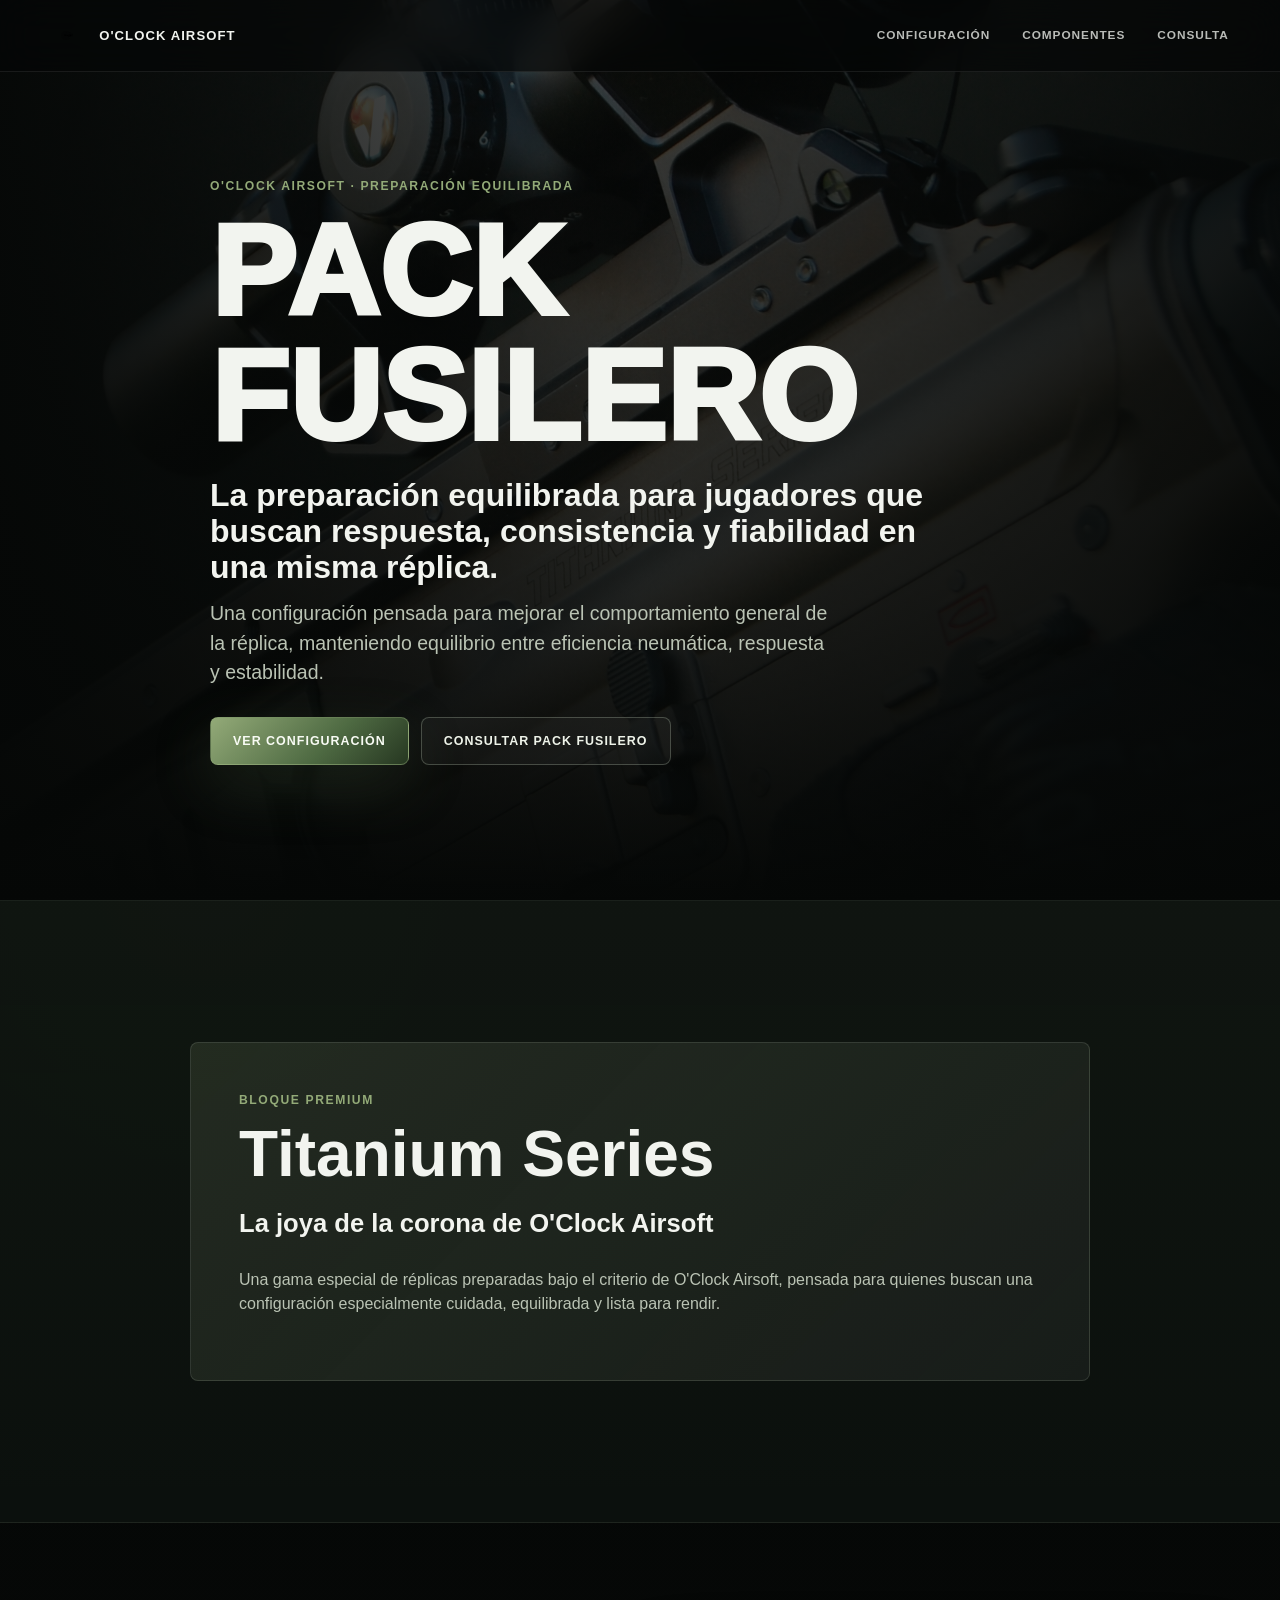
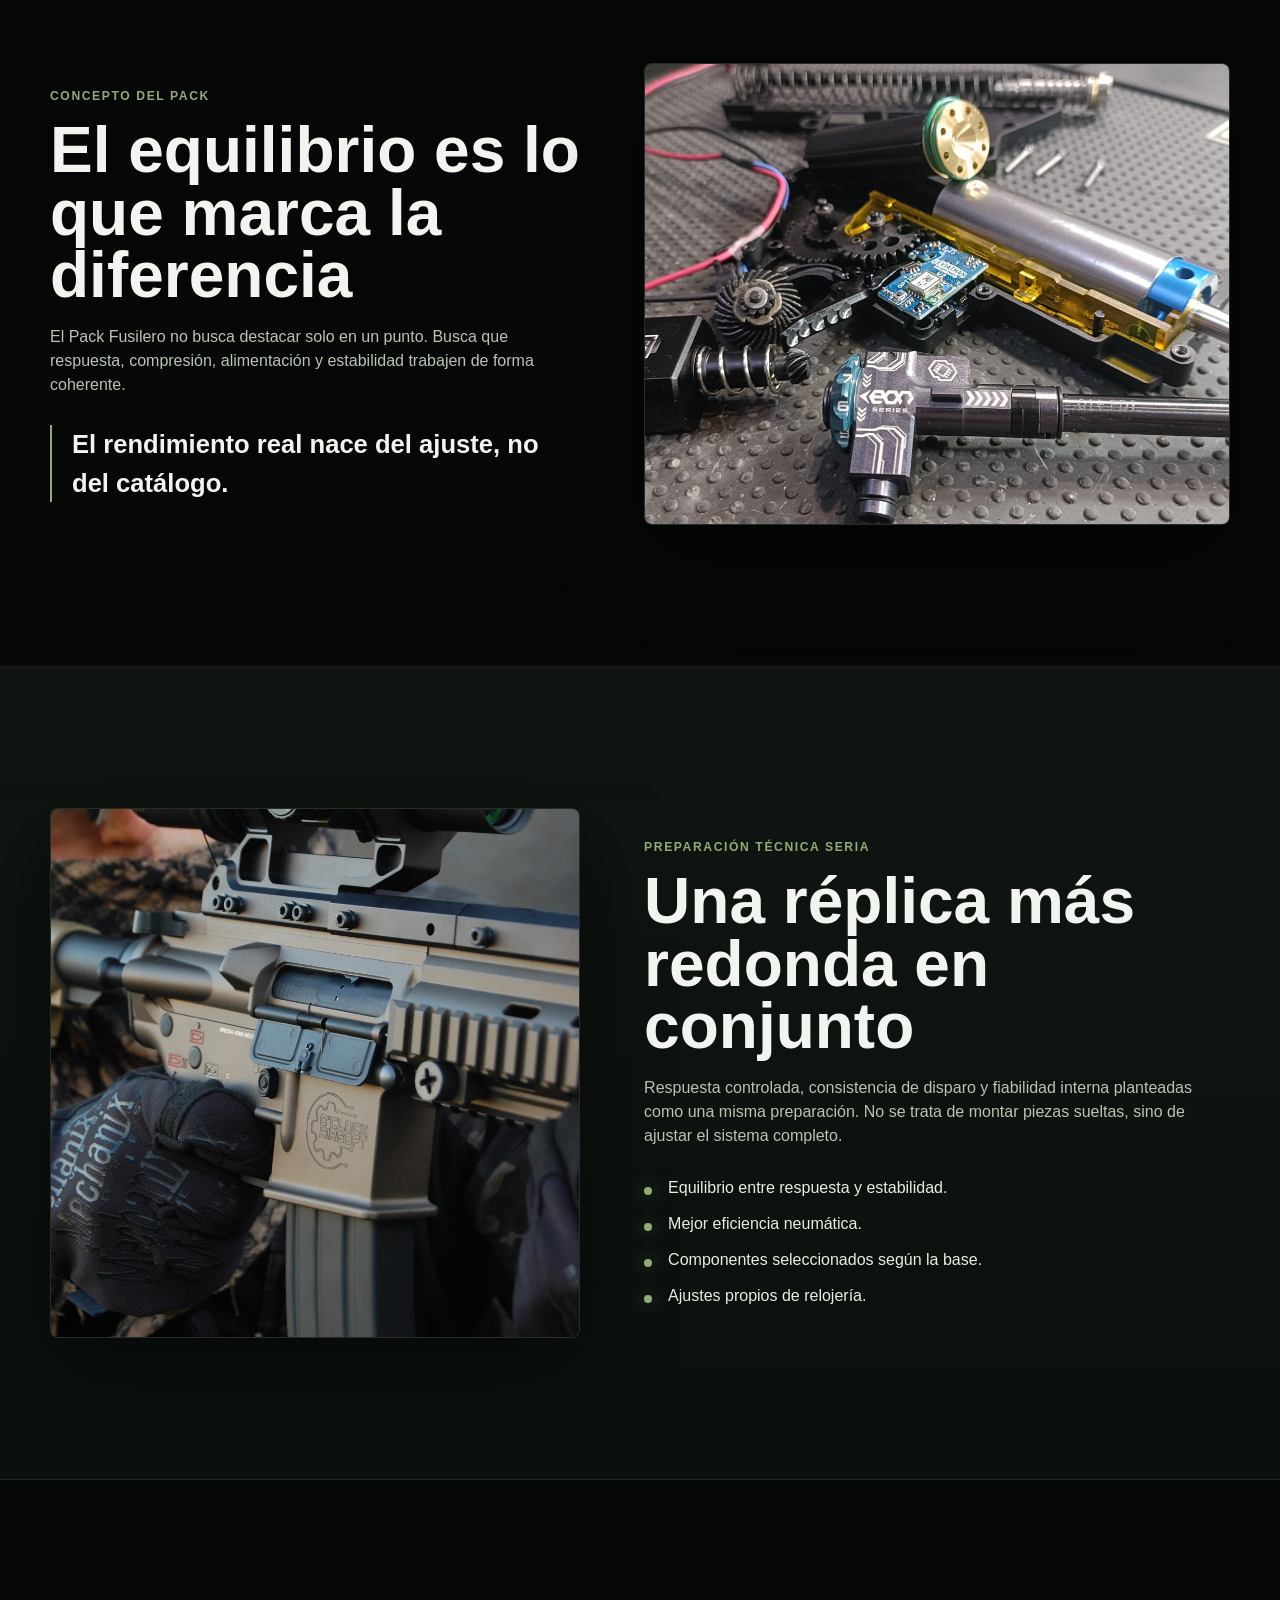
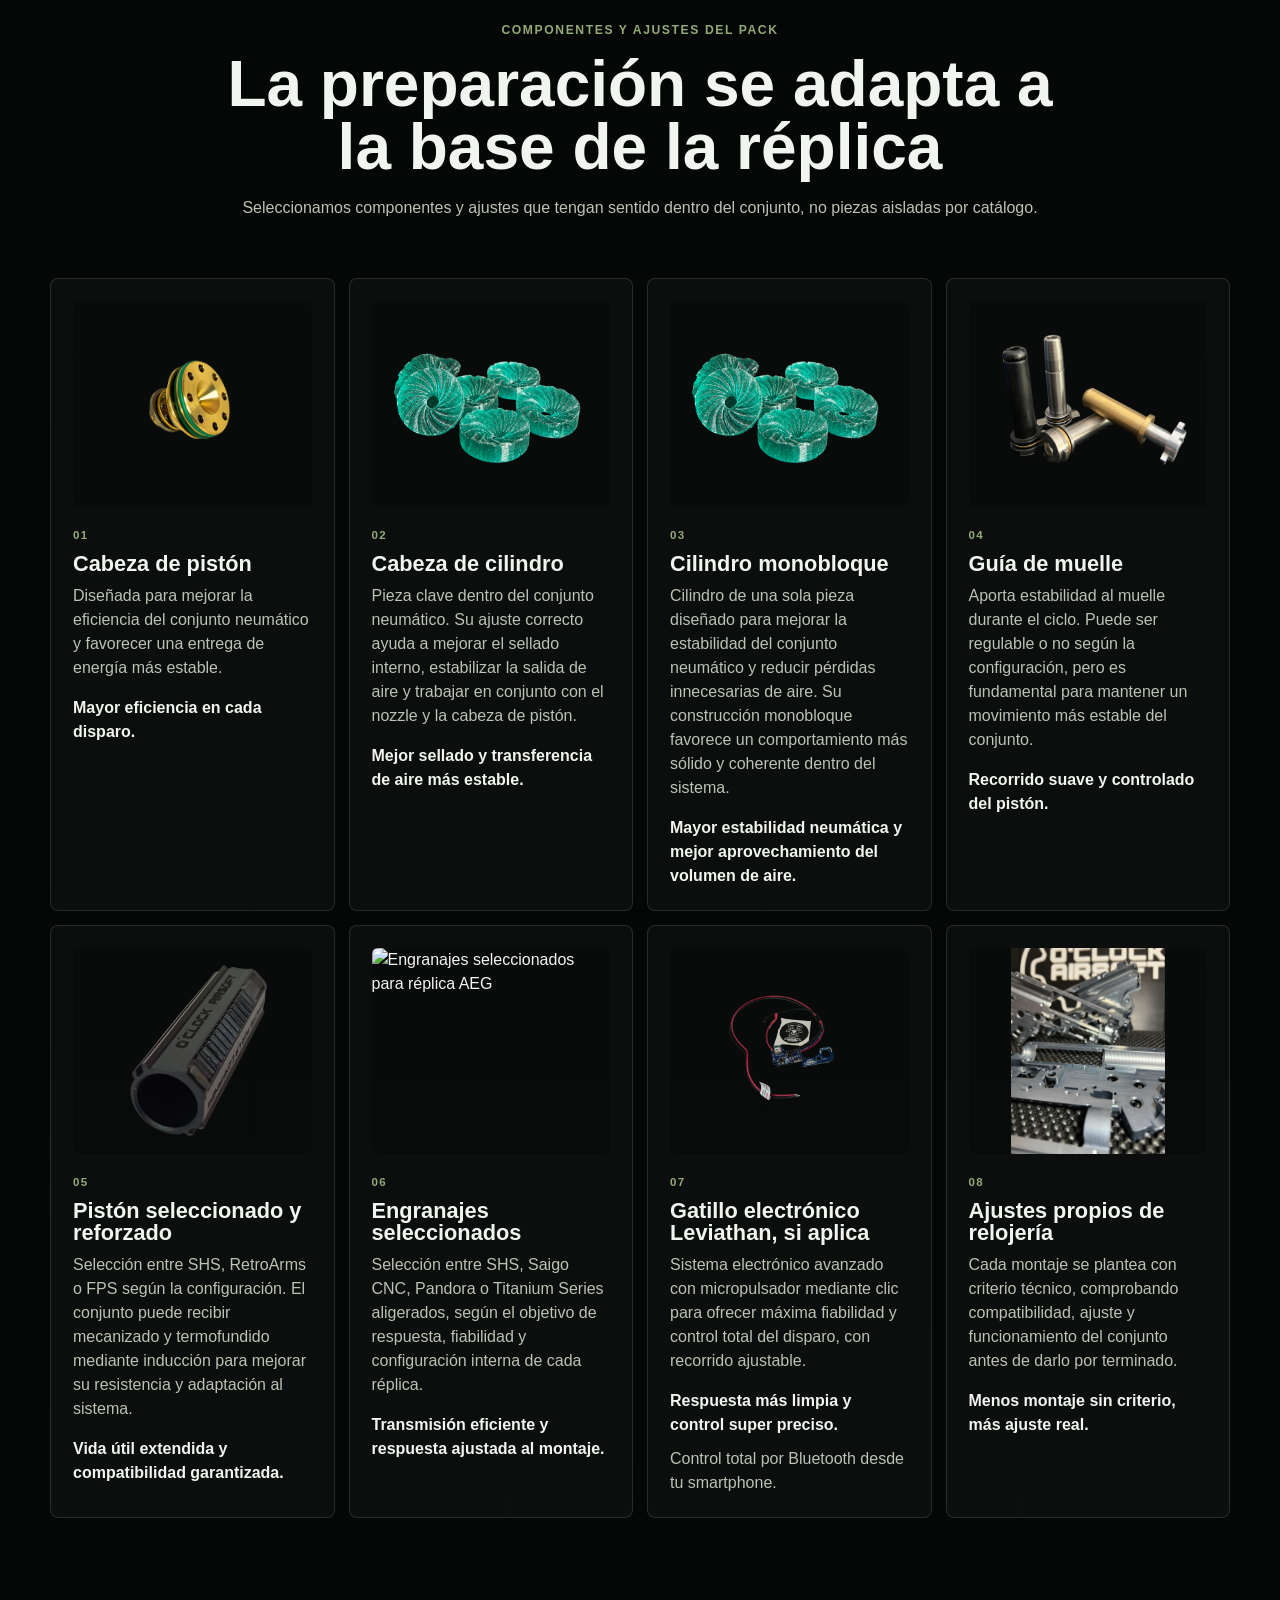
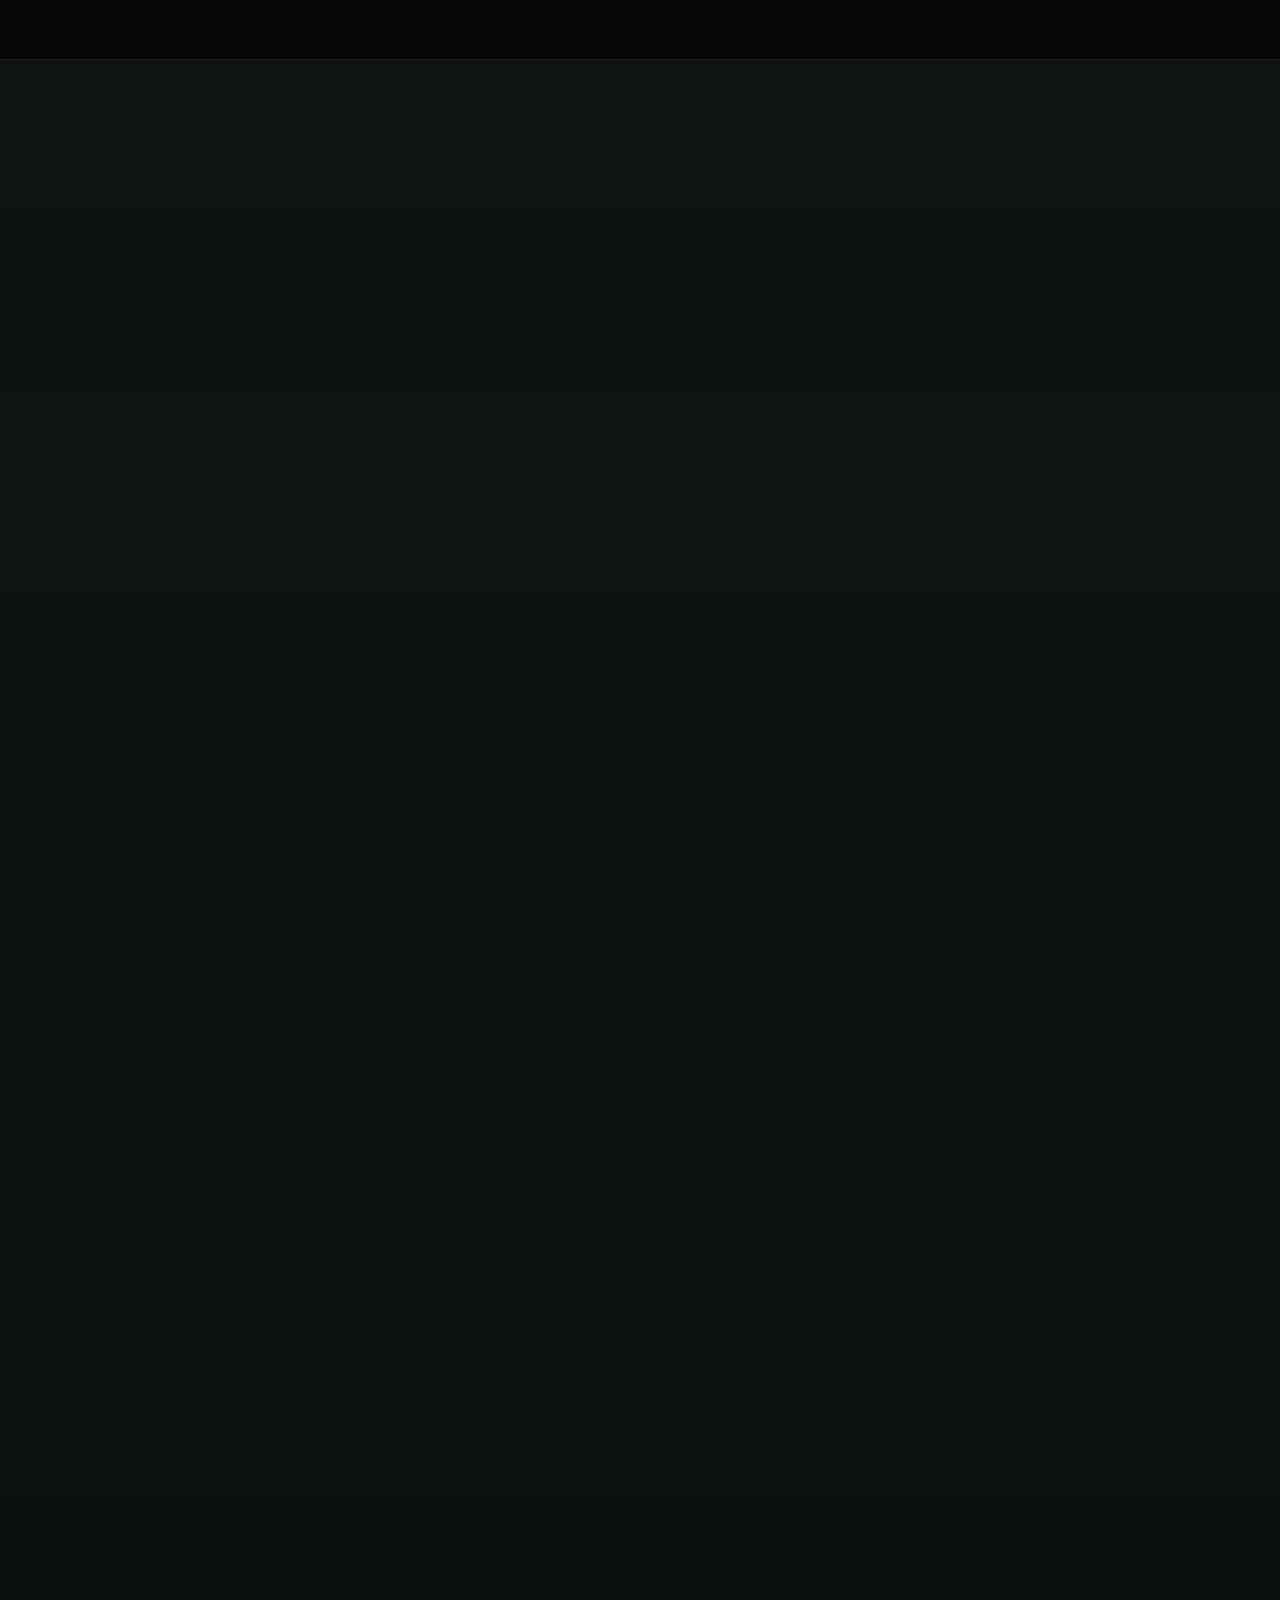
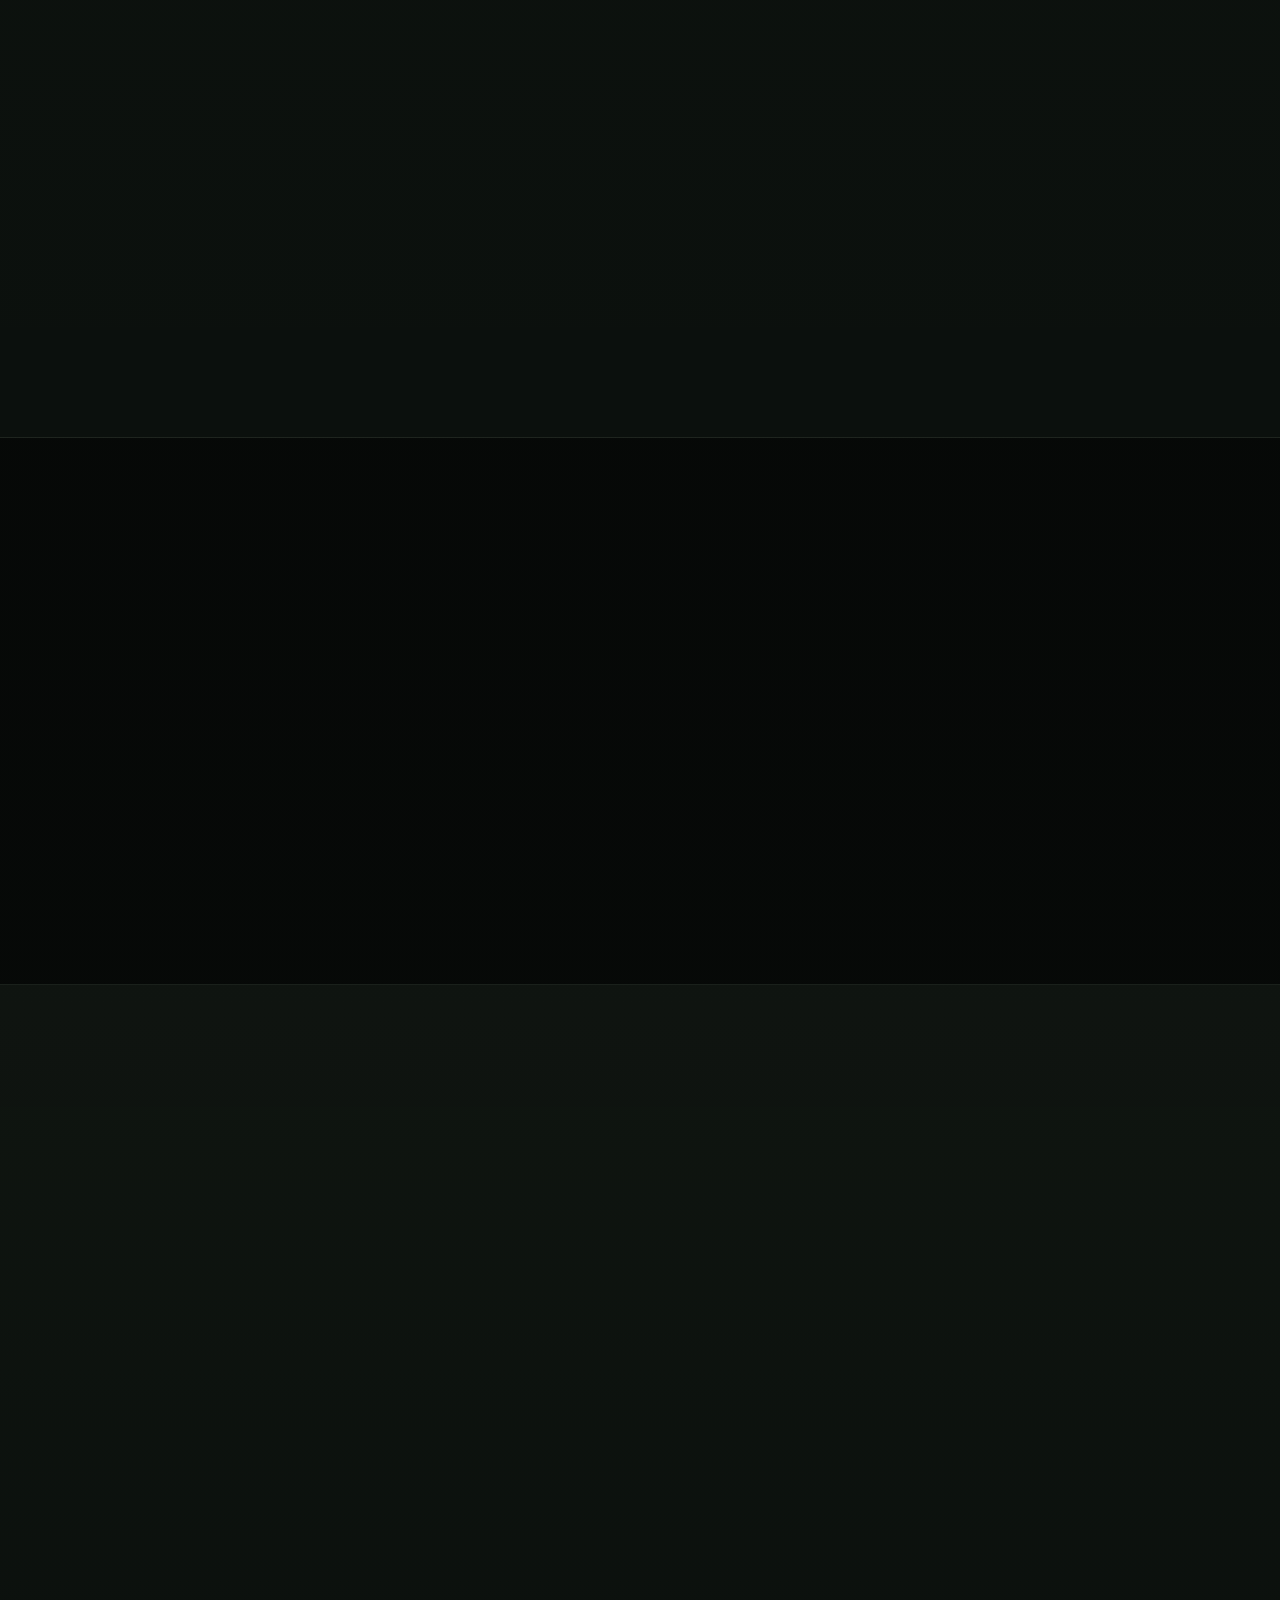
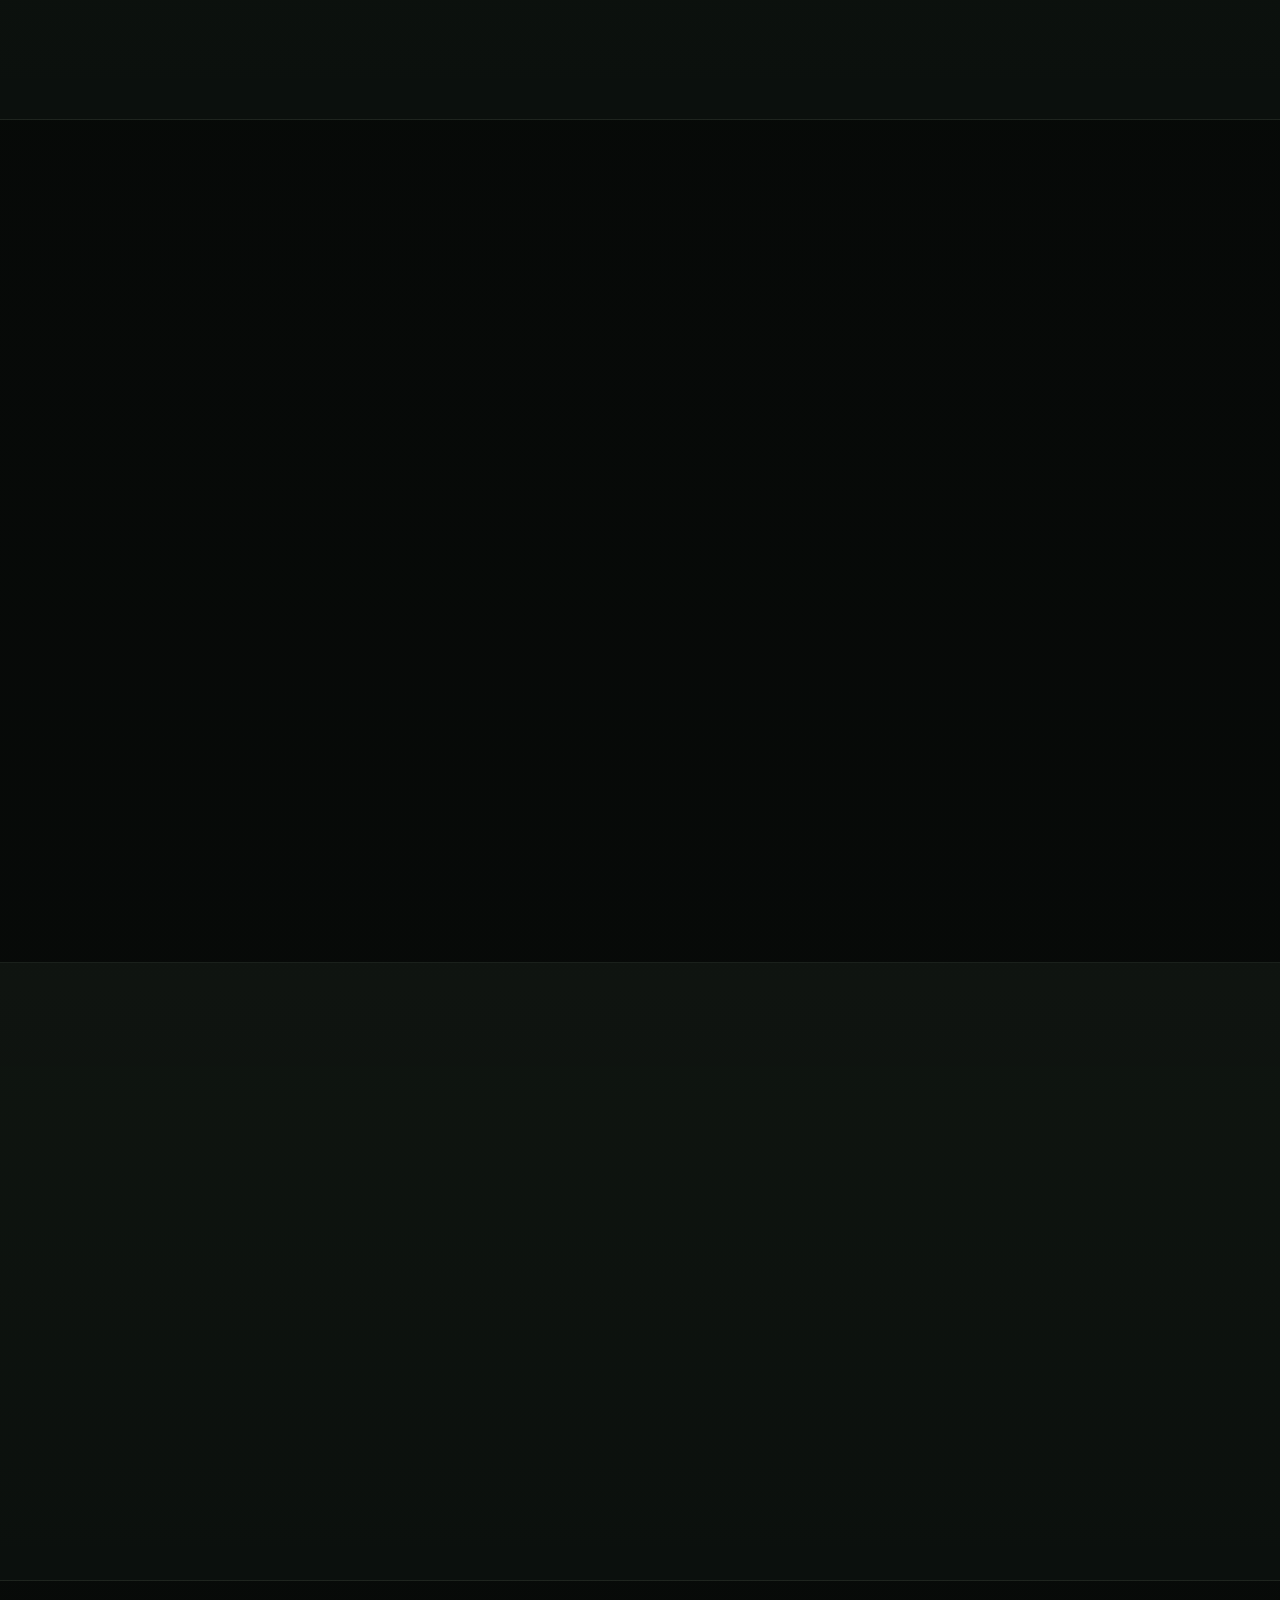
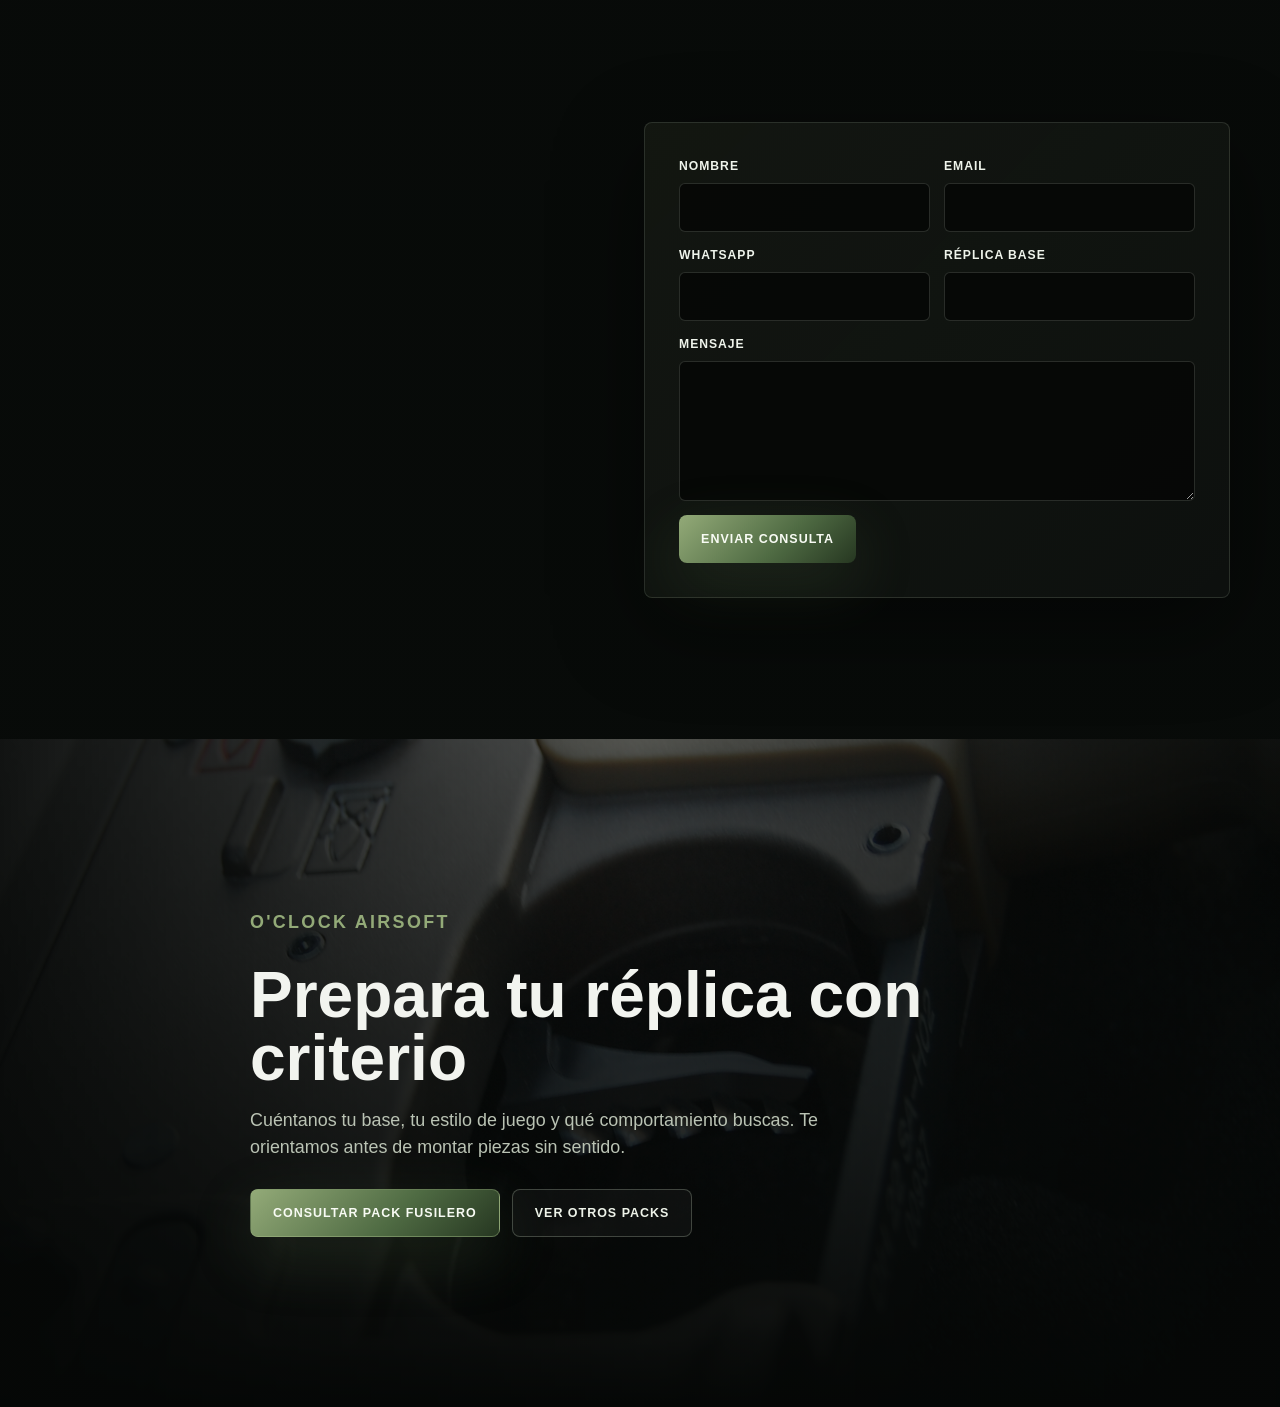
==== index.html @ 848386f7 "Add files via upload" ====
﻿<!DOCTYPE html>
<html lang="es">
<head>
  <meta charset="UTF-8">
  <meta name="viewport" content="width=device-width, initial-scale=1.0">
  <meta name="description" content="Landing del Pack Fusilero de O'Clock Airsoft: equilibrio, consistencia, respuesta controlada y preparación técnica seria.">
  <title>O'Clock Airsoft | Pack Fusilero</title>
  <link rel="stylesheet" href="style.css">
</head>
<body>
  <header class="site-header" aria-label="Navegación principal">
    <a class="site-header__brand" href="#inicio" aria-label="O'Clock Airsoft">
      <img src="images/oclock-logo.png" alt="Logotipo de O'Clock Airsoft">
      <span>O'Clock Airsoft</span>
    </a>
    <nav class="site-header__nav" aria-label="Secciones">
      <a href="#configuracion">Configuración</a>
      <a href="#componentes">Componentes</a>
      <a href="#consulta">Consulta</a>
    </nav>
  </header>

  <main id="inicio">
    <!-- HERO PRINCIPAL -->
    <section class="hero" aria-labelledby="hero-title">
      <div class="hero__bg" aria-hidden="true">
        <img src="images/pack-overview.JPG" alt="">
      </div>
      <div class="hero__content page-shell">
        <div class="hero__copy">
          <p class="eyebrow reveal">O'Clock Airsoft · Preparación equilibrada</p>
          <h1 id="hero-title" class="hero__title reveal">Pack Fusilero</h1>
          <p class="hero__subtitle reveal">La preparación equilibrada para jugadores que buscan respuesta, consistencia y fiabilidad en una misma réplica.</p>
          <p class="hero__text reveal">
            Una configuración pensada para mejorar el comportamiento general de la réplica, manteniendo equilibrio entre eficiencia neumática, respuesta y estabilidad.
          </p>
          <div class="hero__actions reveal">
            <a class="button button--primary" href="#configuracion">Ver configuración</a>
            <a class="button button--secondary" href="#consulta">Consultar Pack Fusilero</a>
          </div>
        </div>
      </div>
    </section>
    <!-- FIN HERO PRINCIPAL -->

    <!-- TITANIUM SERIES -->
    <section class="titanium section-pad section-raised" aria-labelledby="titanium-title">
      <div class="titanium__inner page-shell reveal">
        <p class="section-kicker">Bloque premium</p>
        <h2 id="titanium-title">Titanium Series</h2>
        <p class="titanium__lead">La joya de la corona de O'Clock Airsoft</p>
        <p>
          Una gama especial de réplicas preparadas bajo el criterio de O'Clock Airsoft, pensada para quienes buscan una configuración especialmente cuidada, equilibrada y lista para rendir.
        </p>
      </div>
    </section>
    <!-- FIN TITANIUM SERIES -->

    <!-- CONCEPTO DEL PACK -->
    <section class="concept section-pad" aria-labelledby="concept-title">
      <div class="concept__inner page-shell">
        <div class="concept__copy reveal">
          <p class="section-kicker">Concepto del pack</p>
          <h2 id="concept-title">El equilibrio es lo que marca la diferencia</h2>
          <p>
            El Pack Fusilero no busca destacar solo en un punto. Busca que respuesta, compresión, alimentación y estabilidad trabajen de forma coherente.
          </p>
          <blockquote>El rendimiento real nace del ajuste, no del catálogo.</blockquote>
        </div>
        <div class="concept__media image-panel reveal">
          <img src="images/concept-system.jpg" alt="Sistema técnico de componentes trabajando en equilibrio">
        </div>
      </div>
    </section>
    <!-- FIN CONCEPTO DEL PACK -->

    <!-- CONFIGURACIÓN PRINCIPAL -->
    <section id="configuracion" class="overview section-pad section-raised" aria-labelledby="overview-title">
      <div class="overview__inner page-shell">
        <div class="overview__media image-panel reveal">
          <img src="images/performance-detail.JPG" alt="Detalle técnico del Pack Fusilero">
        </div>
        <div class="overview__copy reveal">
          <p class="section-kicker">Preparación técnica seria</p>
          <h2 id="overview-title">Una réplica más redonda en conjunto</h2>
          <p>
            Respuesta controlada, consistencia de disparo y fiabilidad interna planteadas como una misma preparación. No se trata de montar piezas sueltas, sino de ajustar el sistema completo.
          </p>
          <ul class="feature-list">
            <li>Equilibrio entre respuesta y estabilidad.</li>
            <li>Mejor eficiencia neumática.</li>
            <li>Componentes seleccionados según la base.</li>
            <li>Ajustes propios de relojería.</li>
          </ul>
        </div>
      </div>
    </section>
    <!-- FIN CONFIGURACIÓN PRINCIPAL -->

    <!-- COMPONENTES Y AJUSTES -->
    <section id="componentes" class="components section-pad" aria-labelledby="components-title">
      <div class="page-shell">
        <div class="section-heading reveal">
          <p class="section-kicker">Componentes y ajustes del pack</p>
          <h2 id="components-title">La preparación se adapta a la base de la réplica</h2>
          <p>Seleccionamos componentes y ajustes que tengan sentido dentro del conjunto, no piezas aisladas por catálogo.</p>
        </div>
        <div class="component-grid">
          <article class="component-card reveal">
            <img src="images/component-piston-head.png" alt="Cabeza de pistón para Pack Fusilero">
            <span>01</span>
            <h3>Cabeza de pistón</h3>
            <p>Diseñada para mejorar la eficiencia del conjunto neumático y favorecer una entrega de energía más estable.</p>
            <strong>Mayor eficiencia en cada disparo.</strong>
          </article>
          <article class="component-card reveal">
            <img src="images/component-cylinder-head.png" alt="Cabeza de cilindro para Pack Fusilero">
            <span>02</span>
            <h3>Cabeza de cilindro</h3>
            <p>Pieza clave dentro del conjunto neumático. Su ajuste correcto ayuda a mejorar el sellado interno, estabilizar la salida de aire y trabajar en conjunto con el nozzle y la cabeza de pistón.</p>
            <strong>Mejor sellado y transferencia de aire más estable.</strong>
          </article>
          <article class="component-card reveal">
            <img src="images/component-cylinder-head.png" alt="Cilindro monobloque para Pack Fusilero">
            <span>03</span>
            <h3>Cilindro monobloque</h3>
            <p>Cilindro de una sola pieza diseñado para mejorar la estabilidad del conjunto neumático y reducir pérdidas innecesarias de aire. Su construcción monobloque favorece un comportamiento más sólido y coherente dentro del sistema.</p>
            <strong>Mayor estabilidad neumática y mejor aprovechamiento del volumen de aire.</strong>
          </article>
          <article class="component-card reveal">
            <img src="images/component-spring-guide.png" alt="Guía de muelle para Pack Fusilero">
            <span>04</span>
            <h3>Guía de muelle</h3>
            <p>Aporta estabilidad al muelle durante el ciclo. Puede ser regulable o no según la configuración, pero es fundamental para mantener un movimiento más estable del conjunto.</p>
            <strong>Recorrido suave y controlado del pistón.</strong>
          </article>
          <article class="component-card reveal">
            <img src="images/component-piston.png" alt="Pistón seleccionado y reforzado para Pack Fusilero">
            <span>05</span>
            <h3>Pistón seleccionado y reforzado</h3>
            <p>Selección entre SHS, RetroArms o FPS según la configuración. El conjunto puede recibir mecanizado y termofundido mediante inducción para mejorar su resistencia y adaptación al sistema.</p>
            <strong>Vida útil extendida y compatibilidad garantizada.</strong>
          </article>
          <article class="component-card reveal">
            <img src="images/engranajes-seleccionados.png" alt="Engranajes seleccionados para réplica AEG">
            <span>06</span>
            <h3>Engranajes seleccionados</h3>
            <p>Selección entre SHS, Saigo CNC, Pandora o Titanium Series aligerados, según el objetivo de respuesta, fiabilidad y configuración interna de cada réplica.</p>
            <strong>Transmisión eficiente y respuesta ajustada al montaje.</strong>
          </article>
          <article class="component-card reveal">
            <img src="images/component-extra.png" alt="Gatillo electrónico Leviathan para Pack Fusilero">
            <span>07</span>
            <h3>Gatillo electrónico Leviathan, si aplica</h3>
            <p>Sistema electrónico avanzado con micropulsador mediante clic para ofrecer máxima fiabilidad y control total del disparo, con recorrido ajustable.</p>
            <strong>Respuesta más limpia y control super preciso.</strong>
            <em>Control total por Bluetooth desde tu smartphone.</em>
          </article>
          <article class="component-card reveal">
            <img src="images/Gearbox.jpeg" alt="Ajustes propios de relojería en gearbox">
            <span>08</span>
            <h3>Ajustes propios de relojería</h3>
            <p>Cada montaje se plantea con criterio técnico, comprobando compatibilidad, ajuste y funcionamiento del conjunto antes de darlo por terminado.</p>
            <strong>Menos montaje sin criterio, más ajuste real.</strong>
          </article>
        </div>
      </div>
    </section>
    <!-- FIN COMPONENTES Y AJUSTES -->

    <!-- LO QUE EL USUARIO NOTA -->
    <section class="benefits section-pad section-raised" aria-labelledby="benefits-title">
      <div class="page-shell">
        <div class="section-heading reveal">
          <p class="section-kicker">Beneficios técnicos</p>
          <h2 id="benefits-title">Lo que el usuario nota</h2>
        </div>
        <div class="benefit-grid">
          <article class="benefit-card reveal"><span>01</span><h3>Respuesta más directa</h3><p>Una configuración correctamente equilibrada reduce pérdidas innecesarias y permite que la réplica transmita una sensación de disparo más inmediata y controlada.</p><strong>Respuesta instantánea.</strong></article>
          <article class="benefit-card reveal"><span>02</span><h3>Mayor consistencia</h3><p>La mejora del conjunto neumático y mecánico ayuda a reducir variaciones entre disparos, favoreciendo una trayectoria más repetible.</p><strong>Agrupación a largas distancias.</strong></article>
          <article class="benefit-card reveal"><span>03</span><h3>Mejor eficiencia neumática</h3><p>Un sellado correcto permite aprovechar mejor el aire disponible, reducir pérdidas de energía y estabilizar el comportamiento del sistema.</p><strong>Más rendimiento con menos pérdida.</strong></article>
          <article class="benefit-card reveal"><span>04</span><h3>Ajustes propios de relojería</h3><p>La preparación no se basa en montar piezas sin criterio, sino en revisar compatibilidad, funcionamiento y ajuste real.</p><strong>Ajuste técnico real.</strong></article>
        </div>
        <div class="benefits__image image-panel reveal">
          <img src="images/performance-detail.JPG" alt="Detalle técnico del Pack Fusilero orientado a consistencia y respuesta controlada">
        </div>
      </div>
    </section>
    <!-- FIN LO QUE EL USUARIO NOTA -->

    <!-- CRITERIO TÉCNICO -->
    <section class="criteria section-pad" aria-labelledby="criteria-title">
      <div class="criteria__inner page-shell">
        <div class="criteria__copy reveal">
          <p class="section-kicker">Criterio técnico</p>
          <h2 id="criteria-title">Ajustes propios de relojería</h2>
          <p>
            Cada réplica tiene tolerancias, desgaste y comportamiento propio. Por eso una preparación seria necesita revisar compresión, transmisión, alimentación y electrónica como partes de un mismo sistema.
          </p>
        </div>
        <div class="criteria__grid reveal">
          <span>Compresión</span>
          <span>Transmisión</span>
          <span>Alimentación</span>
          <span>Electrónica</span>
          <span>Compatibilidad</span>
          <span>Prueba final</span>
        </div>
      </div>
    </section>
    <!-- FIN CRITERIO TÉCNICO -->

    <!-- PROCESO DE TRABAJO -->
    <section class="process section-pad section-raised" aria-labelledby="process-title">
      <div class="page-shell">
        <div class="section-heading reveal">
          <p class="section-kicker">Proceso de trabajo</p>
          <h2 id="process-title">Cómo trabajamos una preparación</h2>
        </div>
        <div class="process-grid">
          <article class="process-step reveal"><span>01</span><h3>Analizamos la réplica</h3><p>Revisamos base, compatibilidad y estado interno.</p></article>
          <article class="process-step reveal"><span>02</span><h3>Definimos el uso</h3><p>No se prepara igual una réplica de asalto, fusilero, tirador o DMR.</p></article>
          <article class="process-step reveal"><span>03</span><h3>Seleccionamos componentes</h3><p>Elegimos piezas que tengan sentido dentro del conjunto.</p></article>
          <article class="process-step reveal"><span>04</span><h3>Ajustamos el sistema</h3><p>Compresión, transmisión, electrónica y alimentación deben trabajar juntas.</p></article>
          <article class="process-step reveal"><span>05</span><h3>Probamos funcionamiento</h3><p>La configuración se comprueba antes de darla por cerrada.</p></article>
        </div>
      </div>
    </section>
    <!-- FIN PROCESO DE TRABAJO -->

    <!-- FICHA PRÁCTICA -->
    <section class="specs section-pad" aria-labelledby="specs-title">
      <div class="page-shell">
        <div class="section-heading reveal">
          <p class="section-kicker">Ficha práctica</p>
          <h2 id="specs-title">Información práctica para decidir</h2>
        </div>
        <div class="spec-grid">
          <article class="spec-card reveal"><h3>Para quién es</h3><p>Jugadores que buscan una réplica versátil, equilibrada y fiable para uso general.</p></article>
          <article class="spec-card reveal"><h3>Qué se revisa</h3><p>Compresión, alimentación, transmisión, compatibilidad interna y comportamiento general.</p></article>
          <article class="spec-card reveal"><h3>Qué puede incluir</h3><p>Componentes seleccionados según la base de la réplica y el objetivo de rendimiento.</p></article>
          <article class="spec-card reveal"><h3>Instalación</h3><p>Recomendable instalación técnica para asegurar ajuste, compatibilidad y funcionamiento correcto.</p></article>
          <article class="spec-card reveal"><h3>Compatibilidad</h3><p>Depende de la plataforma, gearbox, tolerancias internas y estado previo de la réplica.</p></article>
          <article class="spec-card reveal"><h3>Antes de comprar</h3><p>Consulta compatibilidad para evitar montar piezas que no trabajen bien juntas.</p></article>
        </div>
      </div>
    </section>
    <!-- FIN FICHA PRÁCTICA -->

    <!-- OTRAS CONFIGURACIONES -->
    <section id="otros-packs" class="other-packs section-pad section-raised" aria-labelledby="other-title">
      <div class="page-shell">
        <div class="section-heading reveal">
          <p class="section-kicker">Otras configuraciones disponibles</p>
          <h2 id="other-title">Elige el enfoque según tu forma de jugar</h2>
        </div>
        <div class="other-packs__grid">
          <a class="pack-link reveal" href="#"><span>Pack Asalto</span><strong>Respuesta inmediata, ciclo limpio y control en juego dinámico.</strong></a>
          <a class="pack-link reveal" href="#"><span>Pack Tirador</span><strong>Precisión, agrupación y disparo limpio para usuarios que buscan control.</strong></a>
          <a class="pack-link reveal" href="#"><span>Pack DMR</span><strong>Consistencia con bola pesada, estabilidad y largo alcance.</strong></a>
        </div>
      </div>
    </section>
    <!-- FIN OTRAS CONFIGURACIONES -->

    <!-- FORMULARIO DE CONSULTA -->
    <section id="consulta" class="consult section-pad" aria-labelledby="consult-title">
      <div class="consult__inner page-shell">
        <div class="consult__copy reveal">
          <p class="section-kicker">Consulta técnica</p>
          <h2 id="consult-title">Cuéntanos qué réplica quieres preparar</h2>
          <p>
            Déjanos tu base, estilo de juego y comportamiento buscado. Revisaremos compatibilidad antes de recomendar una configuración.
          </p>
        </div>
        <form class="consult-form reveal" action="https://formspree.io/f/xnjrakep" method="POST">
          <input type="hidden" name="_subject" value="Nueva consulta Pack Fusilero - O’Clock Airsoft">
          <input type="hidden" name="_next" value="gracias.html">
          <input type="hidden" name="pack" value="Pack Fusilero">
          <label>Nombre<input type="text" name="nombre" autocomplete="name" required></label>
          <label>Email<input type="email" name="email" autocomplete="email" required></label>
          <label>WhatsApp<input type="tel" name="whatsapp" autocomplete="tel"></label>
          <label>Réplica base<input type="text" name="replica"></label>
          <label class="consult-form__wide">Mensaje<textarea name="mensaje" rows="5" required></textarea></label>
          <button class="button button--primary" type="submit">Enviar consulta</button>
        </form>
      </div>
    </section>
    <!-- FIN FORMULARIO DE CONSULTA -->

    <!-- CTA FINAL -->
    <section class="final-cta" aria-labelledby="final-title">
      <div class="final-cta__bg" aria-hidden="true">
        <img src="images/final-cta-bg.JPG" alt="">
      </div>
      <div class="final-cta__content page-shell reveal">
        <p class="section-kicker">O'Clock Airsoft</p>
        <h2 id="final-title">Prepara tu réplica con criterio</h2>
        <p>
          Cuéntanos tu base, tu estilo de juego y qué comportamiento buscas. Te orientamos antes de montar piezas sin sentido.
        </p>
        <div class="final-cta__actions">
          <a class="button button--primary" href="#consulta">Consultar Pack Fusilero</a>
          <a class="button button--secondary" href="#otros-packs">Ver otros packs</a>
        </div>
      </div>
    </section>
    <!-- FIN CTA FINAL -->
  </main>

  <script src="script.js"></script>
</body>
</html>
---- style.css ----
:root {
  --bg: #050706;
  --bg-elevated: #0a0f0c;
  --panel: #101711;
  --panel-soft: #162017;
  --text: #f2f4ef;
  --muted: #bac3b4;
  --soft: #7f8a7b;
  --line: rgba(222, 236, 214, 0.13);
  --line-strong: rgba(222, 236, 214, 0.24);
  --accent: #4f6b43;
  --accent-strong: #93aa78;
  --steel: #758579;
  --shadow: 0 28px 90px rgba(0, 0, 0, 0.48);
  --radius: 8px;
  --container: 1180px;
  --header-height: 72px;
}

* {
  box-sizing: border-box;
}

html {
  scroll-behavior: smooth;
}

body {
  margin: 0;
  color: var(--text);
  font-family: Inter, Arial, sans-serif;
  line-height: 1.5;
  background:
    radial-gradient(circle at 82% 4%, rgba(117, 133, 121, 0.18), transparent 30rem),
    radial-gradient(circle at 16% 8%, rgba(79, 107, 67, 0.2), transparent 28rem),
    linear-gradient(180deg, #060807 0%, var(--bg) 36%, #080b09 100%);
  overflow-x: hidden;
}

body::before {
  position: fixed;
  inset: 0;
  z-index: -1;
  pointer-events: none;
  content: "";
  background-image:
    linear-gradient(rgba(255, 255, 255, 0.025) 1px, transparent 1px),
    linear-gradient(90deg, rgba(255, 255, 255, 0.018) 1px, transparent 1px);
  background-size: 72px 72px;
  mask-image: linear-gradient(to bottom, rgba(0, 0, 0, 0.9), transparent 76%);
}

img {
  display: block;
  max-width: 100%;
  height: auto;
}

a {
  color: inherit;
  text-decoration: none;
}

button,
input,
textarea {
  font: inherit;
}

.page-shell {
  width: min(calc(100% - 40px), var(--container));
  margin-inline: auto;
}

.section-pad {
  padding: clamp(78px, 11vw, 150px) 0;
}

.section-raised {
  background:
    linear-gradient(180deg, rgba(143, 166, 118, 0.045), rgba(255, 255, 255, 0.008)),
    rgba(10, 15, 12, 0.94);
  border-block: 1px solid rgba(222, 236, 214, 0.07);
}

.site-header {
  position: fixed;
  inset: 0 0 auto;
  z-index: 20;
  display: grid;
  grid-template-columns: 1fr auto;
  align-items: center;
  min-height: var(--header-height);
  padding: 0 clamp(18px, 4vw, 52px);
  background: rgba(5, 7, 6, 0.68);
  border-bottom: 1px solid rgba(255, 255, 255, 0.08);
  backdrop-filter: blur(18px);
}

.site-header__brand {
  display: inline-flex;
  align-items: center;
  gap: 12px;
  width: fit-content;
  font-size: 0.82rem;
  font-weight: 850;
  letter-spacing: 0.08em;
  text-transform: uppercase;
}

.site-header__brand img {
  width: 36px;
  height: 36px;
  object-fit: contain;
}

.site-header__nav {
  display: flex;
  gap: clamp(14px, 3vw, 32px);
  color: rgba(242, 244, 239, 0.76);
  font-size: 0.74rem;
  font-weight: 850;
  letter-spacing: 0.08em;
  text-transform: uppercase;
}

.eyebrow,
.section-kicker {
  margin: 0 0 14px;
  color: var(--accent-strong);
  font-size: 0.76rem;
  font-weight: 850;
  letter-spacing: 0.13em;
  text-transform: uppercase;
}

h1,
h2,
h3,
p {
  margin-top: 0;
}

h1,
h2,
h3 {
  color: var(--text);
  line-height: 0.98;
  letter-spacing: 0;
}

h2 {
  margin-bottom: 18px;
  font-size: clamp(2.25rem, 5vw, 5rem);
  font-weight: 890;
}

h3 {
  margin-bottom: 10px;
  font-size: clamp(1.08rem, 1.7vw, 1.45rem);
}

p {
  color: var(--muted);
}

.button {
  display: inline-flex;
  align-items: center;
  justify-content: center;
  min-height: 48px;
  padding: 0 22px;
  border: 1px solid var(--line-strong);
  border-radius: var(--radius);
  font-size: 0.78rem;
  font-weight: 850;
  letter-spacing: 0.08em;
  text-transform: uppercase;
  transition: transform 220ms ease, background 220ms ease, border-color 220ms ease;
}

.button:hover {
  transform: translateY(-2px);
}

.button--primary {
  background: linear-gradient(135deg, var(--accent-strong), var(--accent) 58%, #263721);
  border-color: rgba(147, 170, 120, 0.46);
  color: #f8fbf4;
  box-shadow: 0 20px 60px rgba(79, 107, 67, 0.24);
}

.button--secondary {
  background: rgba(255, 255, 255, 0.035);
  color: #eef3e9;
}

.hero {
  position: relative;
  display: grid;
  min-height: 100svh;
  align-items: center;
  padding: calc(var(--header-height) + 42px) 0 72px;
  overflow: hidden;
}

.hero__bg {
  position: absolute;
  inset: 0;
}

.hero__bg::after {
  position: absolute;
  inset: 0;
  content: "";
  background:
    linear-gradient(90deg, rgba(5, 7, 6, 0.94), rgba(5, 7, 6, 0.58), rgba(5, 7, 6, 0.9)),
    linear-gradient(180deg, rgba(5, 7, 6, 0.08), var(--bg));
}

.hero__bg img {
  width: 100%;
  height: 100%;
  object-fit: cover;
  object-position: center 46%;
  transform: scale(1.02);
}

.hero__content,
.concept__inner,
.overview__inner,
.criteria__inner,
.consult__inner {
  display: grid;
  grid-template-columns: minmax(0, 0.95fr) minmax(0, 1.05fr);
  gap: clamp(28px, 5vw, 72px);
  align-items: center;
}

.hero__content {
  position: relative;
  z-index: 1;
  max-width: 860px;
  grid-template-columns: minmax(0, 1fr);
}

.hero__title {
  margin: 0 0 18px;
  max-width: 9ch;
  font-size: clamp(4rem, 10vw, 8.8rem);
  font-weight: 940;
  text-transform: uppercase;
}

.hero__subtitle {
  max-width: 720px;
  margin-bottom: 14px;
  color: var(--text);
  font-size: clamp(1.35rem, 2.5vw, 2.25rem);
  font-weight: 780;
  line-height: 1.12;
}

.hero__text {
  max-width: 620px;
  margin-bottom: 30px;
  font-size: clamp(1.02rem, 1.55vw, 1.22rem);
}

.hero__actions,
.final-cta__actions {
  display: flex;
  flex-wrap: wrap;
  gap: 12px;
}

.image-panel {
  overflow: hidden;
  border: 1px solid var(--line);
  border-radius: var(--radius);
  background: #0b0f0c;
  box-shadow: var(--shadow);
}

.image-panel img {
  width: 100%;
  min-height: 460px;
  object-fit: cover;
}

.titanium__inner,
.control-panel {
  max-width: 900px;
  padding: clamp(26px, 4vw, 48px);
  border: 1px solid var(--line);
  border-radius: var(--radius);
  background:
    linear-gradient(135deg, rgba(147, 170, 120, 0.12), rgba(255, 255, 255, 0.025)),
    rgba(255, 255, 255, 0.025);
}

.titanium__lead {
  color: var(--text);
  font-size: clamp(1.2rem, 2vw, 1.65rem);
  font-weight: 780;
}

.concept blockquote {
  margin: 28px 0 0;
  padding-left: 20px;
  border-left: 2px solid var(--accent-strong);
  color: var(--text);
  font-size: clamp(1.2rem, 2vw, 1.65rem);
  font-weight: 720;
}

.feature-list {
  display: grid;
  gap: 12px;
  margin: 28px 0 0;
  padding: 0;
  list-style: none;
}

.feature-list li {
  position: relative;
  padding-left: 24px;
  color: #e7eee1;
}

.feature-list li::before {
  position: absolute;
  left: 0;
  top: 0.68em;
  width: 8px;
  height: 8px;
  content: "";
  border-radius: 50%;
  background: var(--accent-strong);
  box-shadow: 0 0 20px rgba(147, 170, 120, 0.55);
}

.section-heading {
  max-width: 840px;
  margin: 0 auto clamp(34px, 5vw, 58px);
  text-align: center;
}

.component-grid {
  display: grid;
  grid-template-columns: repeat(4, 1fr);
  gap: 14px;
}

.component-card,
.benefit-card,
.process-step,
.spec-card,
.pack-link {
  min-height: 100%;
  padding: 22px;
  border: 1px solid var(--line);
  border-radius: var(--radius);
  background: rgba(255, 255, 255, 0.032);
}

.component-card img {
  width: 100%;
  aspect-ratio: 1.16;
  margin-bottom: 20px;
  border-radius: 6px;
  object-fit: contain;
  background: rgba(0, 0, 0, 0.2);
}

.component-card span,
.benefit-card span,
.process-step span,
.pack-link span {
  display: block;
  margin-bottom: 9px;
  color: var(--accent-strong);
  font-size: 0.72rem;
  font-weight: 900;
  letter-spacing: 0.12em;
  text-transform: uppercase;
}

.component-card strong,
.benefit-card strong {
  display: block;
  margin-top: 14px;
  color: var(--text);
}

.component-card em {
  display: block;
  margin-top: 10px;
  color: var(--muted);
  font-style: normal;
}

.benefit-grid {
  display: grid;
  grid-template-columns: repeat(4, 1fr);
  gap: 14px;
}

.benefits__image {
  margin-top: clamp(28px, 5vw, 54px);
}

.benefits__image img {
  width: 100%;
  min-height: clamp(220px, 30vw, 360px);
  object-fit: cover;
  object-position: center;
}

.criteria__grid {
  display: grid;
  grid-template-columns: repeat(2, 1fr);
  gap: 12px;
}

.criteria__grid span {
  padding: 18px;
  border: 1px solid var(--line);
  border-radius: var(--radius);
  background: rgba(255, 255, 255, 0.032);
  color: var(--text);
  font-weight: 820;
}

.process-grid {
  display: grid;
  grid-template-columns: repeat(5, 1fr);
  gap: 14px;
}

.spec-grid {
  display: grid;
  grid-template-columns: repeat(3, 1fr);
  gap: 14px;
}

.spec-card h3 {
  color: var(--accent-strong);
}

.other-packs__grid {
  display: grid;
  grid-template-columns: repeat(3, 1fr);
  gap: 14px;
}

.pack-link strong {
  display: block;
  color: var(--text);
}

.consult__inner {
  align-items: start;
}

.consult-form {
  display: grid;
  grid-template-columns: repeat(2, 1fr);
  gap: 14px;
  padding: clamp(22px, 3vw, 34px);
  border: 1px solid var(--line);
  border-radius: var(--radius);
  background:
    linear-gradient(135deg, rgba(147, 170, 120, 0.08), rgba(255, 255, 255, 0.025)),
    rgba(8, 11, 9, 0.82);
  box-shadow: var(--shadow);
}

.consult-form label {
  display: grid;
  gap: 8px;
  color: #eff4eb;
  font-size: 0.76rem;
  font-weight: 850;
  letter-spacing: 0.08em;
  text-transform: uppercase;
}

.consult-form__wide {
  grid-column: 1 / -1;
}

.consult-form input,
.consult-form textarea {
  width: 100%;
  min-height: 46px;
  padding: 12px 14px;
  border: 1px solid rgba(222, 236, 214, 0.16);
  border-radius: 6px;
  outline: 0;
  background: rgba(5, 7, 6, 0.82);
  color: var(--text);
  font-size: 0.95rem;
  letter-spacing: 0;
  text-transform: none;
  transition: border-color 200ms ease, box-shadow 200ms ease;
}

.consult-form textarea {
  min-height: 128px;
  resize: vertical;
}

.consult-form input:focus,
.consult-form textarea:focus {
  border-color: rgba(147, 170, 120, 0.7);
  box-shadow: 0 0 0 3px rgba(147, 170, 120, 0.12);
}

.consult-form button {
  width: fit-content;
  border: 0;
  cursor: pointer;
}

.final-cta {
  position: relative;
  display: grid;
  min-height: 620px;
  align-items: center;
  overflow: hidden;
  padding: clamp(90px, 14vw, 170px) 0;
}

.final-cta__bg {
  position: absolute;
  inset: 0;
}

.final-cta__bg::after {
  position: absolute;
  inset: 0;
  content: "";
  background:
    linear-gradient(90deg, rgba(5, 7, 6, 0.92), rgba(5, 7, 6, 0.58), rgba(5, 7, 6, 0.9)),
    linear-gradient(180deg, rgba(5, 7, 6, 0.2), var(--bg));
}

.final-cta__bg img {
  width: 100%;
  height: 100%;
  object-fit: cover;
}

.final-cta__content {
  position: relative;
  z-index: 1;
  max-width: 780px;
}

.final-cta__content p {
  max-width: 640px;
  margin-bottom: 28px;
  font-size: 1.12rem;
}

.thanks {
  position: relative;
  display: grid;
  min-height: 100svh;
  align-items: center;
  overflow: hidden;
  padding: clamp(80px, 12vw, 150px) 0;
}

.thanks__bg {
  position: absolute;
  inset: 0;
}

.thanks__bg::after {
  position: absolute;
  inset: 0;
  content: "";
  background:
    linear-gradient(90deg, rgba(5, 7, 6, 0.94), rgba(5, 7, 6, 0.68), rgba(5, 7, 6, 0.92)),
    linear-gradient(180deg, rgba(5, 7, 6, 0.16), var(--bg));
}

.thanks__bg img {
  width: 100%;
  height: 100%;
  object-fit: cover;
}

.thanks__content {
  position: relative;
  z-index: 1;
  max-width: 820px;
  padding: clamp(24px, 5vw, 48px);
  border: 1px solid var(--line);
  border-radius: var(--radius);
  background:
    linear-gradient(135deg, rgba(147, 170, 120, 0.1), rgba(255, 255, 255, 0.025)),
    rgba(8, 11, 9, 0.82);
  box-shadow: var(--shadow);
  backdrop-filter: blur(16px);
}

.thanks__brand {
  display: inline-flex;
  align-items: center;
  gap: 12px;
  margin-bottom: 34px;
  color: var(--text);
  font-size: 0.82rem;
  font-weight: 850;
  letter-spacing: 0.08em;
  text-transform: uppercase;
}

.thanks__brand img {
  width: 38px;
  height: 38px;
  object-fit: contain;
}

.thanks h1 {
  margin: 0 0 20px;
  font-size: clamp(3.4rem, 8vw, 7.2rem);
  font-weight: 940;
  text-transform: uppercase;
}

.thanks p {
  max-width: 660px;
  margin-bottom: 30px;
  font-size: clamp(1.02rem, 1.7vw, 1.24rem);
}

.reveal {
  opacity: 0;
  transform: translateY(24px);
  transition: opacity 620ms ease, transform 620ms ease;
}

.reveal.is-visible {
  opacity: 1;
  transform: translateY(0);
}

@media (max-width: 1080px) {
  .component-grid,
  .benefit-grid {
    grid-template-columns: repeat(2, 1fr);
  }

  .process-grid {
    grid-template-columns: repeat(3, 1fr);
  }
}

@media (max-width: 900px) {
  .site-header {
    grid-template-columns: 1fr;
    gap: 12px;
    padding-block: 14px;
  }

  .site-header__nav {
    display: none;
  }

  .hero {
    padding-top: 110px;
  }

  .hero__content,
  .concept__inner,
  .overview__inner,
  .criteria__inner,
  .consult__inner {
    grid-template-columns: 1fr;
  }

  .spec-grid,
  .other-packs__grid {
    grid-template-columns: 1fr;
  }
}

@media (max-width: 700px) {
  .page-shell {
    width: min(calc(100% - 28px), var(--container));
  }

  .section-pad {
    padding: 68px 0;
  }

  .hero__title {
    font-size: clamp(3.25rem, 15vw, 6rem);
  }

  .hero__actions,
  .final-cta__actions {
    align-items: stretch;
    flex-direction: column;
  }

  .button {
    width: 100%;
  }

  .component-grid,
  .benefit-grid,
  .process-grid,
  .criteria__grid,
  .consult-form {
    grid-template-columns: 1fr;
  }

  .image-panel img {
    min-height: 320px;
  }

  .consult-form button {
    width: 100%;
  }
}

@media (prefers-reduced-motion: reduce) {
  *,
  *::before,
  *::after {
    scroll-behavior: auto !important;
    transition-duration: 0.01ms !important;
    animation-duration: 0.01ms !important;
  }

  .reveal {
    opacity: 1;
    transform: none;
  }
}
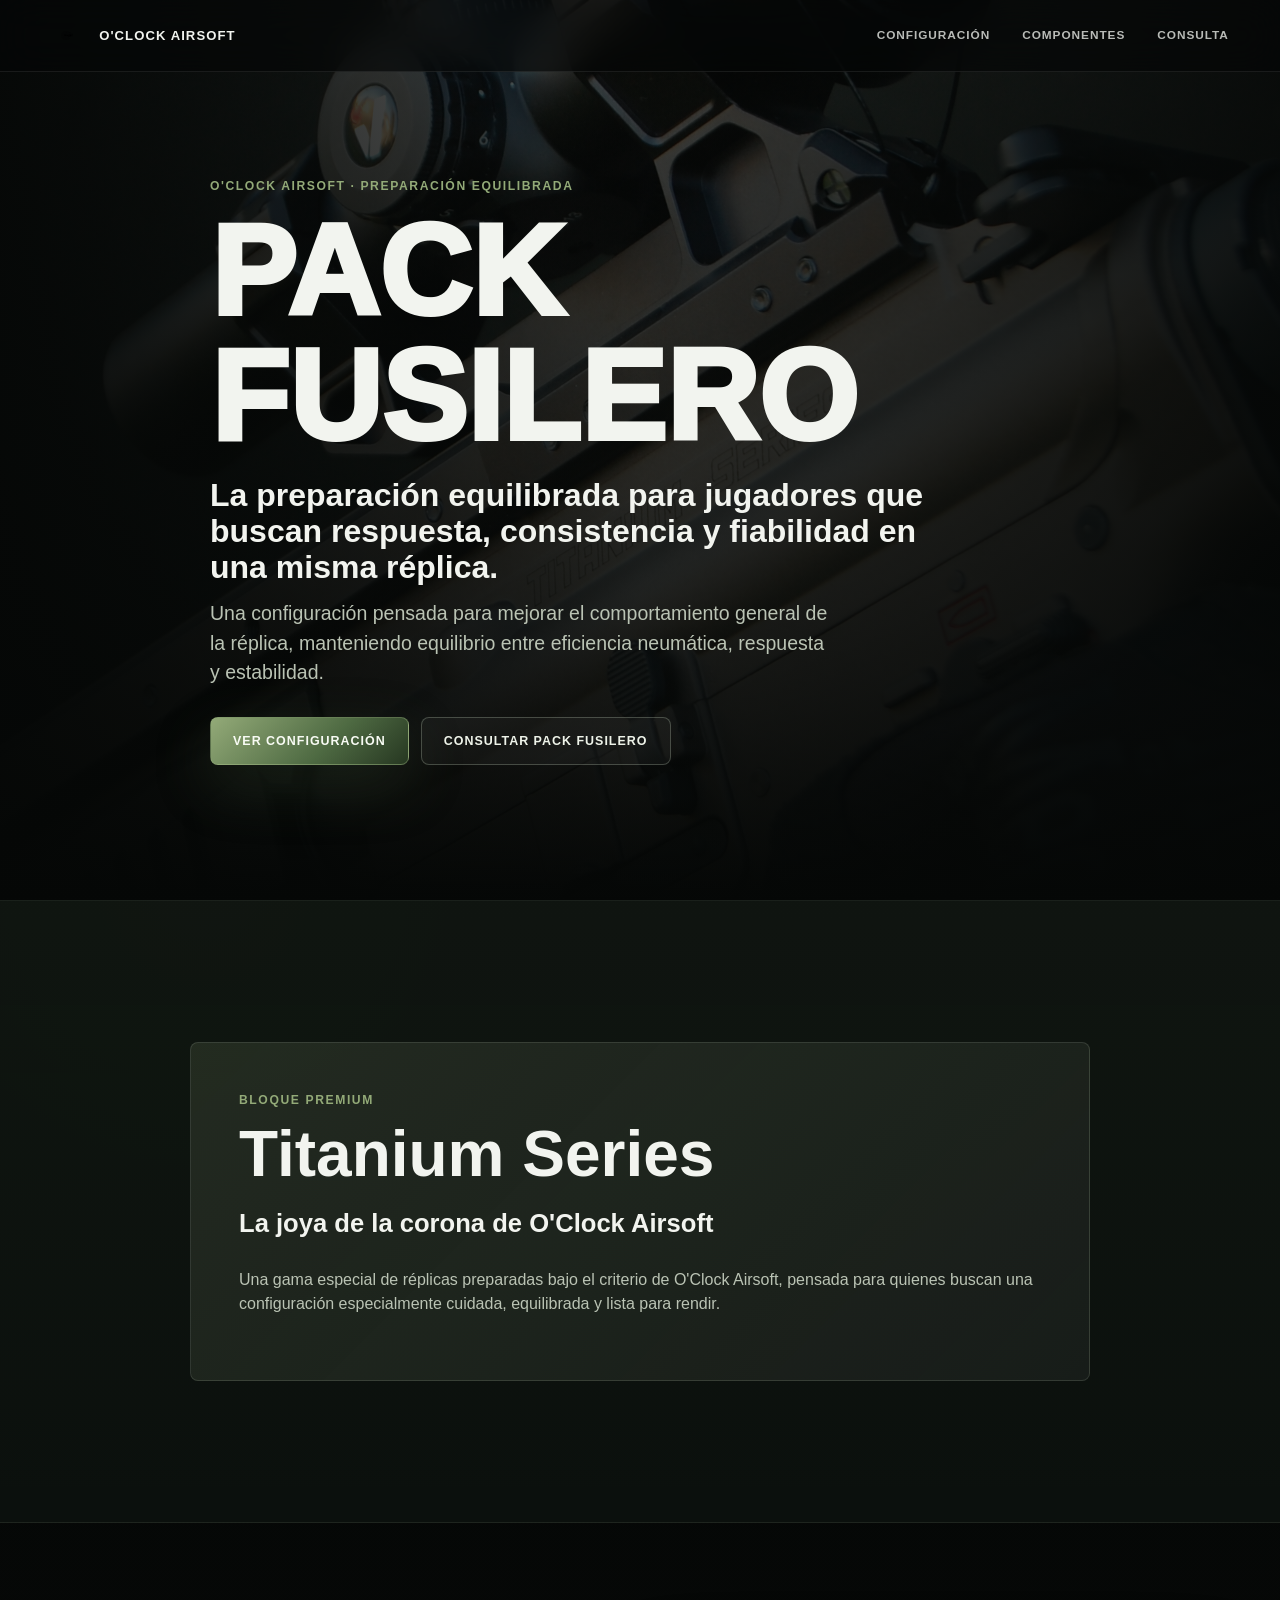
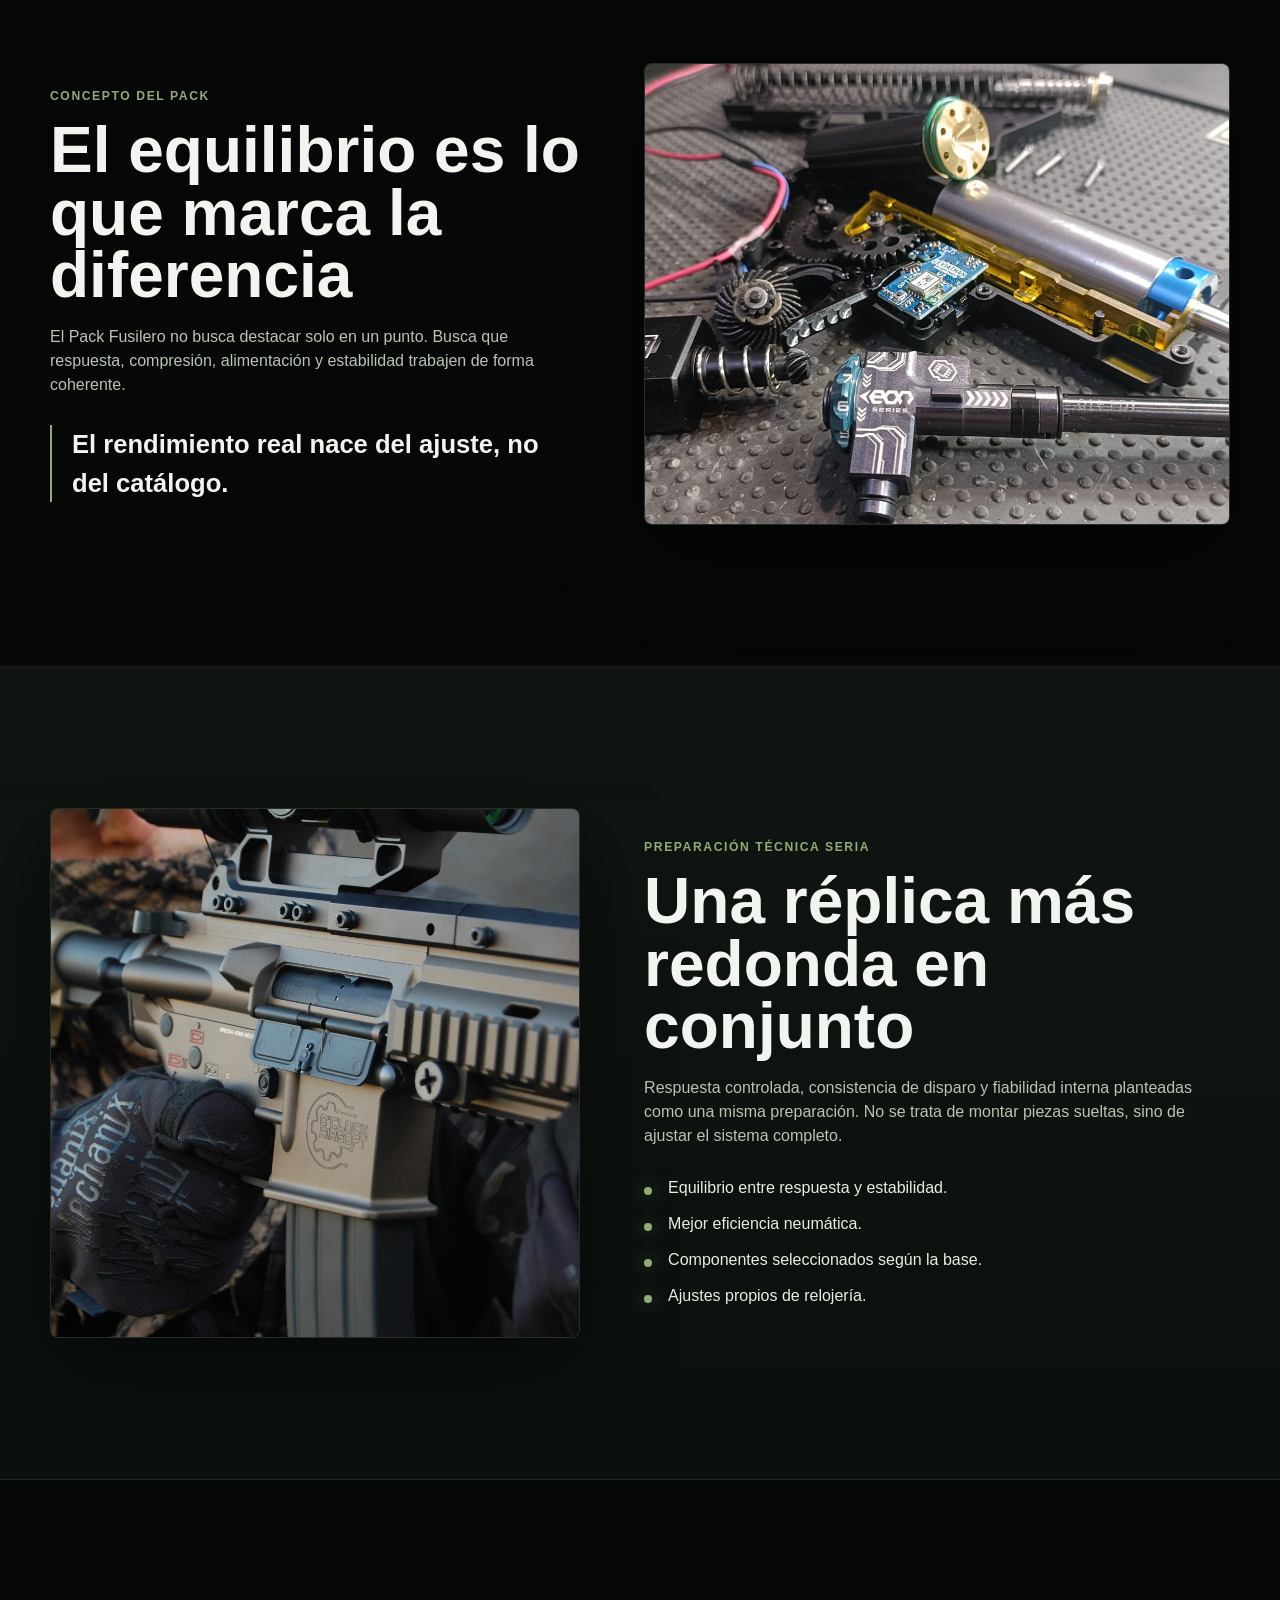
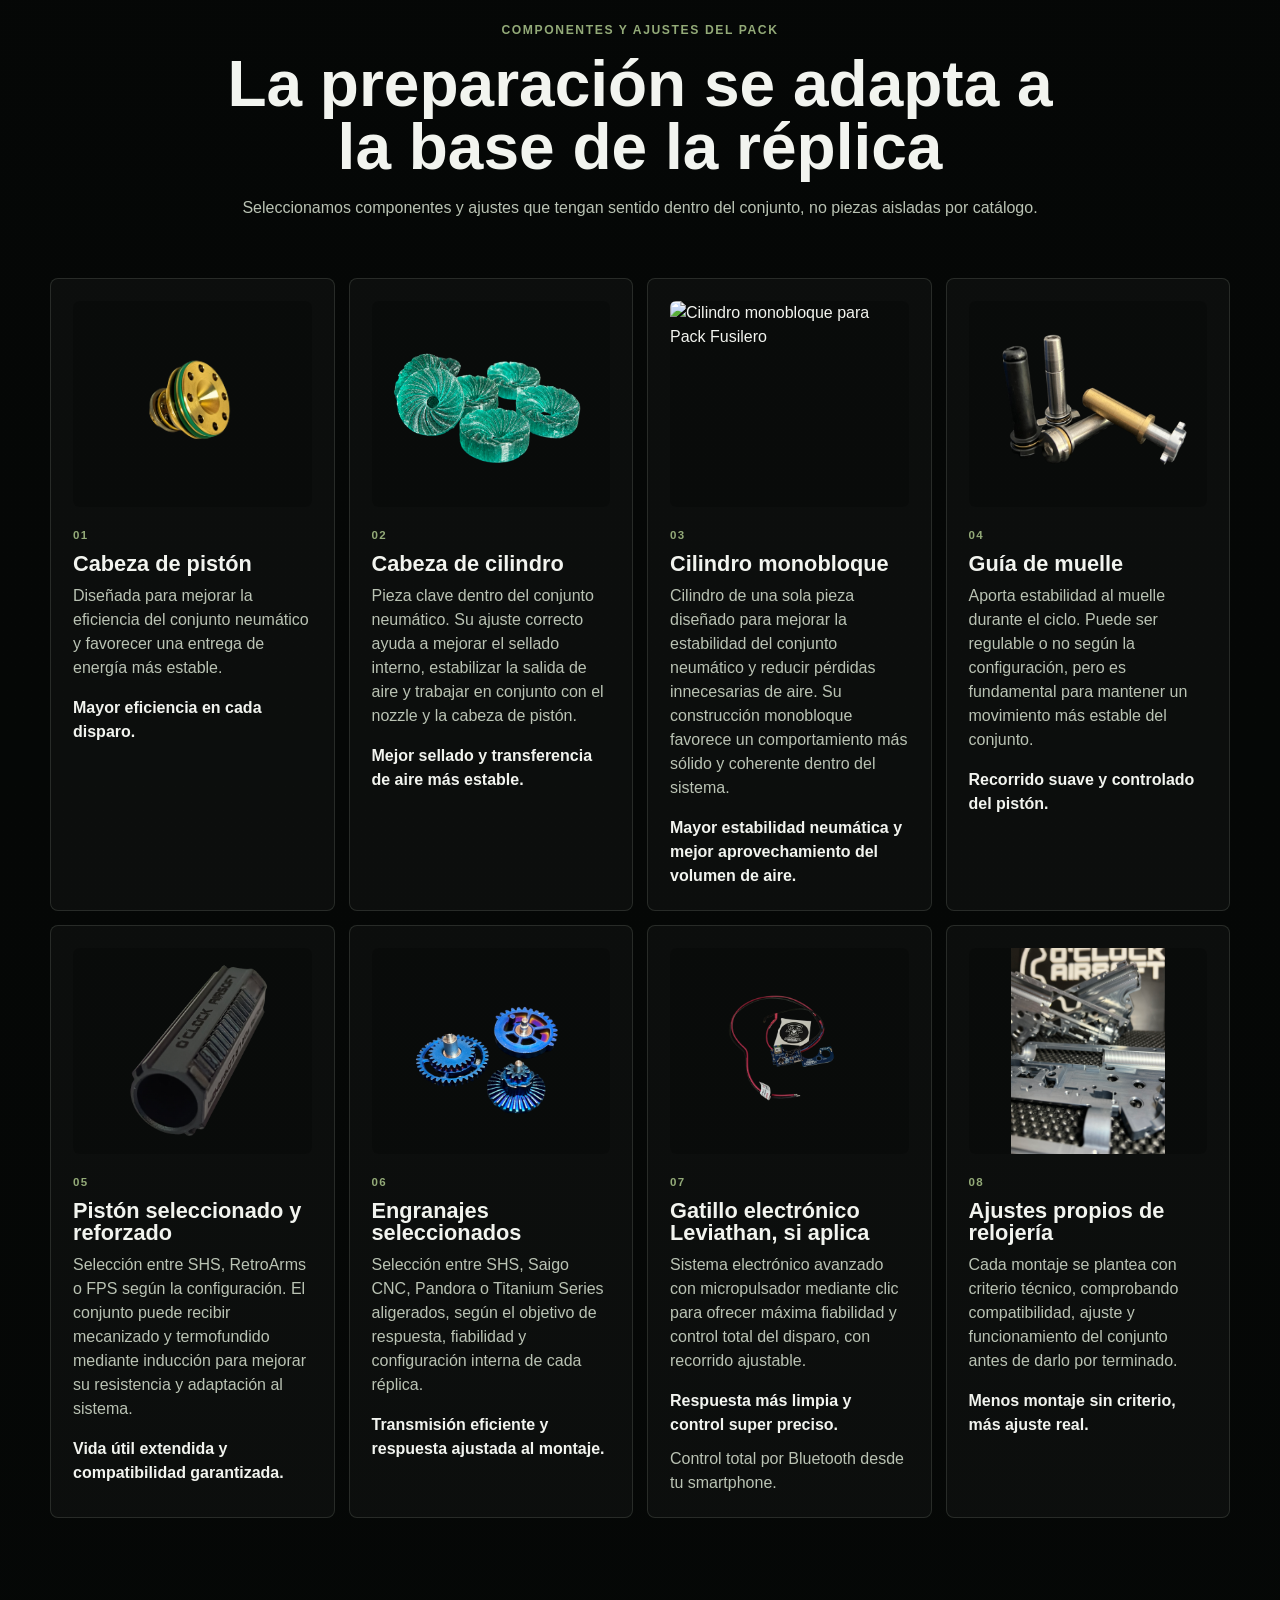
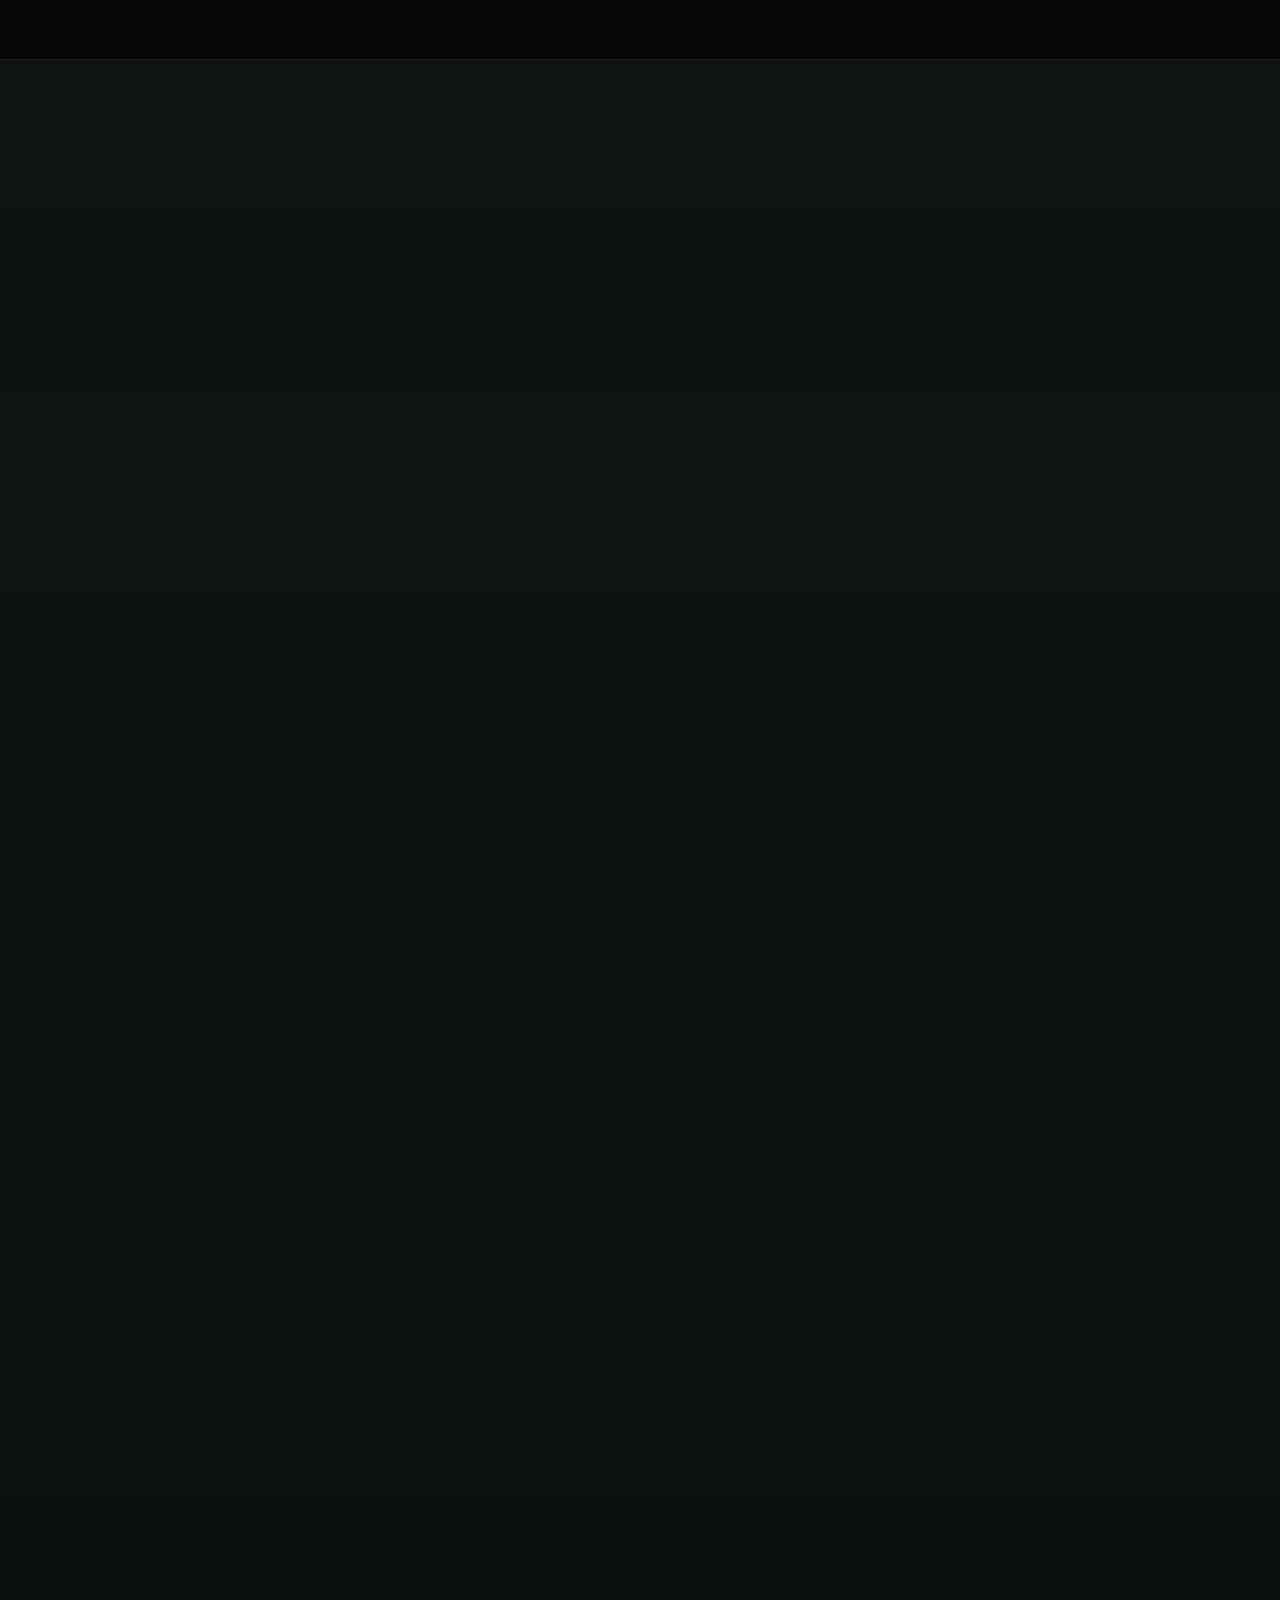
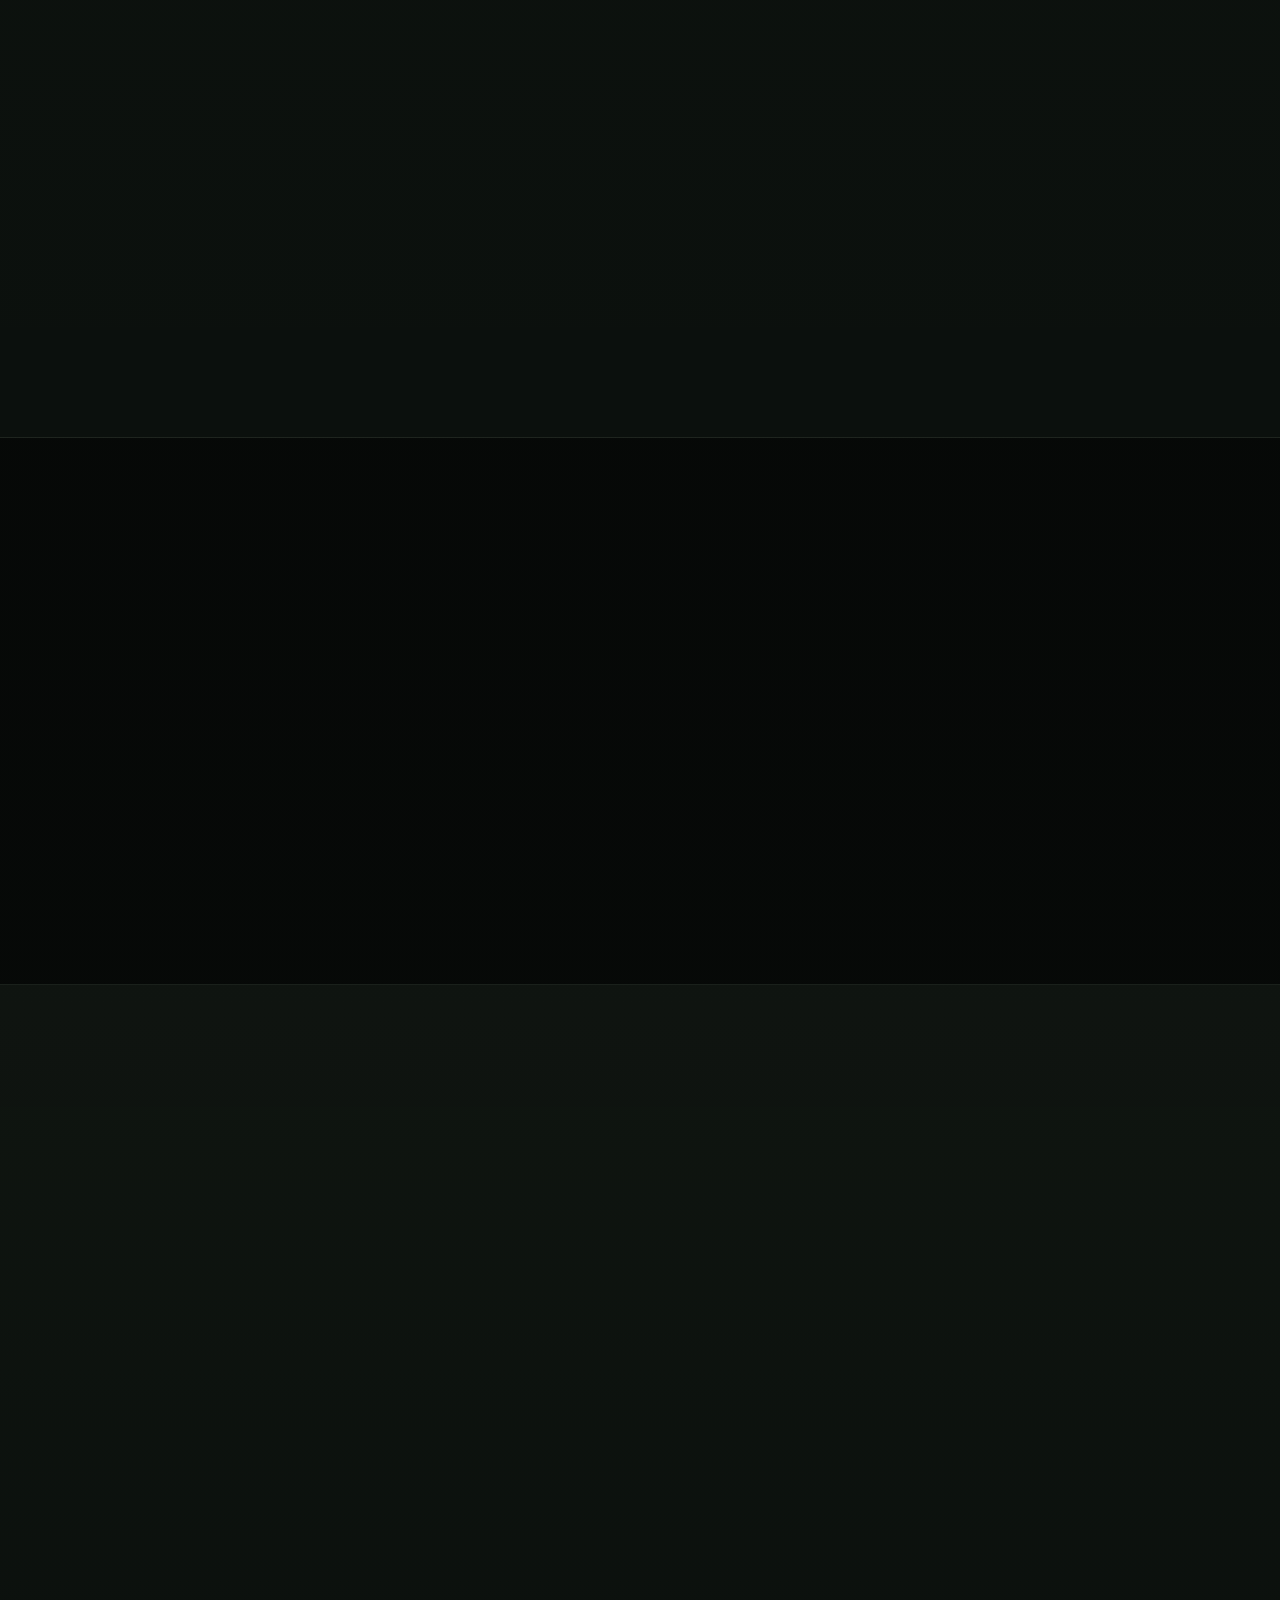
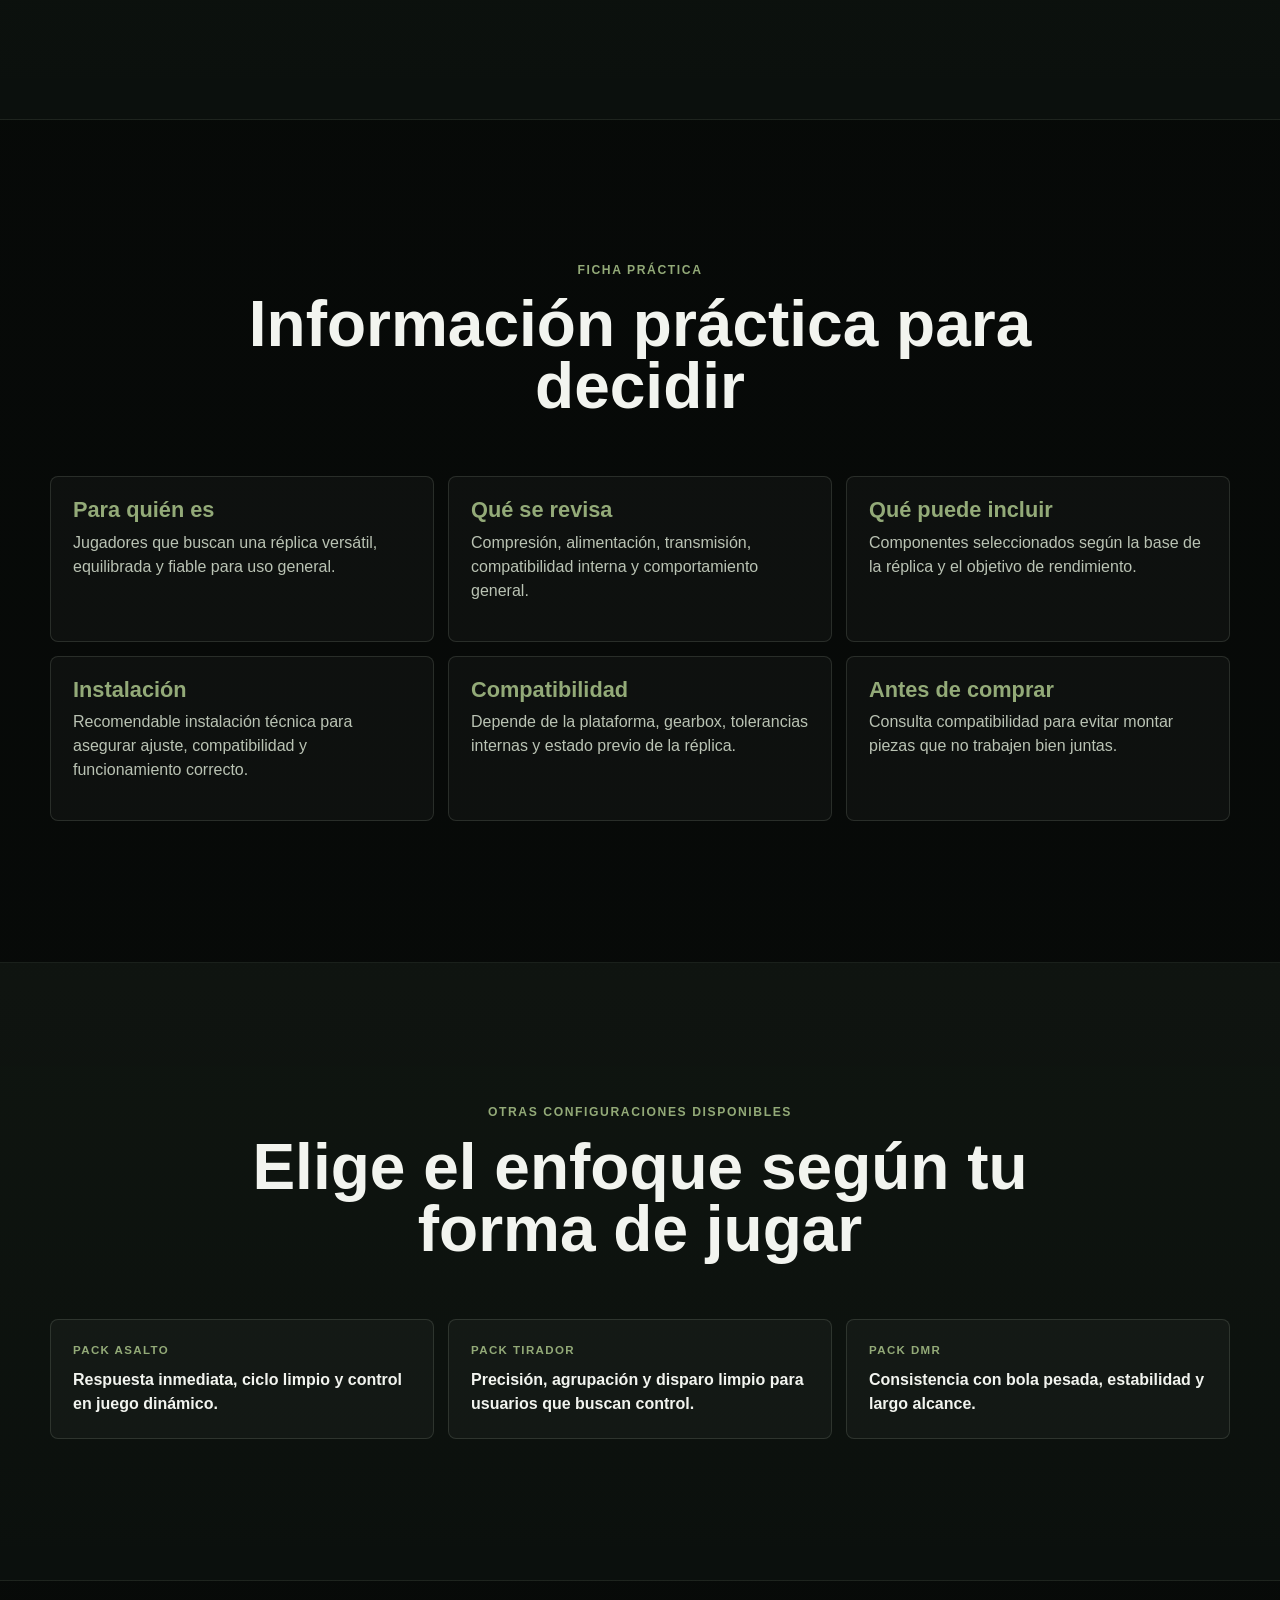
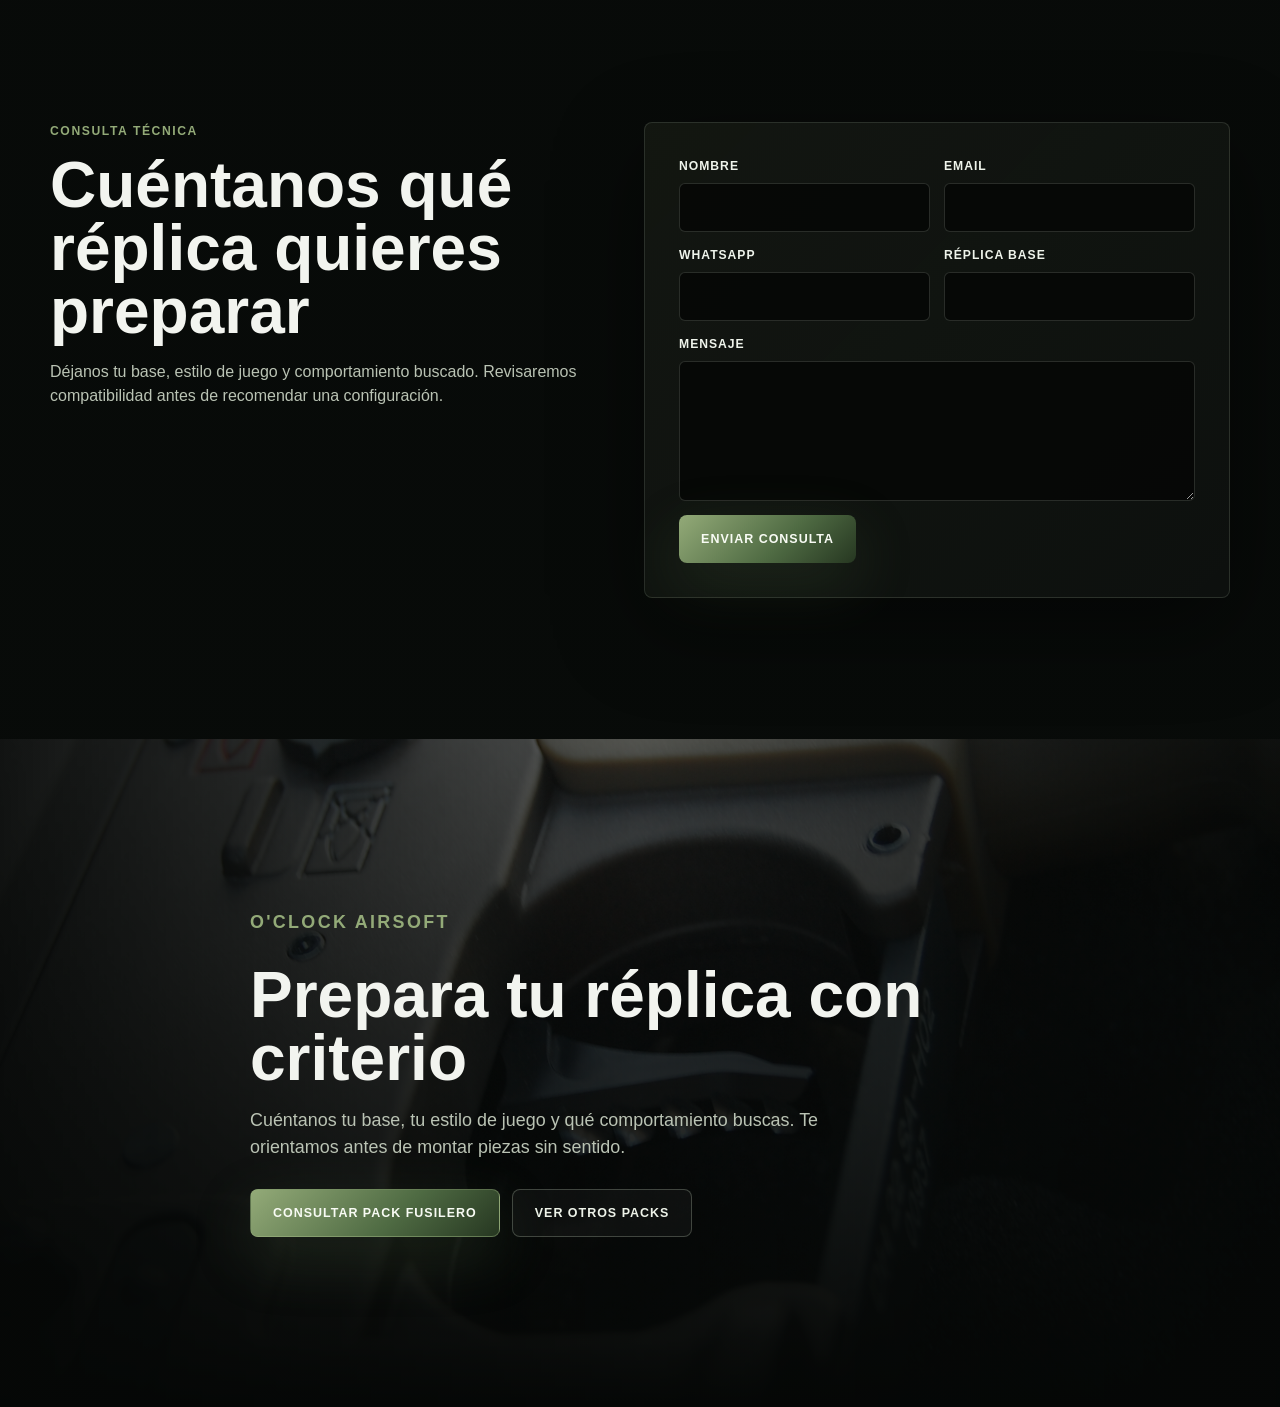
==== commit e763a5d9: "Update index.html" ====
--- a/index.html
+++ b/index.html
@@ -1,314 +1,314 @@
-﻿<!DOCTYPE html>
-<html lang="es">
-<head>
-  <meta charset="UTF-8">
-  <meta name="viewport" content="width=device-width, initial-scale=1.0">
-  <meta name="description" content="Landing del Pack Fusilero de O'Clock Airsoft: equilibrio, consistencia, respuesta controlada y preparación técnica seria.">
-  <title>O'Clock Airsoft | Pack Fusilero</title>
-  <link rel="stylesheet" href="style.css">
-</head>
-<body>
-  <header class="site-header" aria-label="Navegación principal">
-    <a class="site-header__brand" href="#inicio" aria-label="O'Clock Airsoft">
-      <img src="images/oclock-logo.png" alt="Logotipo de O'Clock Airsoft">
-      <span>O'Clock Airsoft</span>
-    </a>
-    <nav class="site-header__nav" aria-label="Secciones">
-      <a href="#configuracion">Configuración</a>
-      <a href="#componentes">Componentes</a>
-      <a href="#consulta">Consulta</a>
-    </nav>
-  </header>
-
-  <main id="inicio">
-    <!-- HERO PRINCIPAL -->
-    <section class="hero" aria-labelledby="hero-title">
-      <div class="hero__bg" aria-hidden="true">
-        <img src="images/pack-overview.JPG" alt="">
-      </div>
-      <div class="hero__content page-shell">
-        <div class="hero__copy">
-          <p class="eyebrow reveal">O'Clock Airsoft · Preparación equilibrada</p>
-          <h1 id="hero-title" class="hero__title reveal">Pack Fusilero</h1>
-          <p class="hero__subtitle reveal">La preparación equilibrada para jugadores que buscan respuesta, consistencia y fiabilidad en una misma réplica.</p>
-          <p class="hero__text reveal">
-            Una configuración pensada para mejorar el comportamiento general de la réplica, manteniendo equilibrio entre eficiencia neumática, respuesta y estabilidad.
-          </p>
-          <div class="hero__actions reveal">
-            <a class="button button--primary" href="#configuracion">Ver configuración</a>
-            <a class="button button--secondary" href="#consulta">Consultar Pack Fusilero</a>
-          </div>
-        </div>
-      </div>
-    </section>
-    <!-- FIN HERO PRINCIPAL -->
-
-    <!-- TITANIUM SERIES -->
-    <section class="titanium section-pad section-raised" aria-labelledby="titanium-title">
-      <div class="titanium__inner page-shell reveal">
-        <p class="section-kicker">Bloque premium</p>
-        <h2 id="titanium-title">Titanium Series</h2>
-        <p class="titanium__lead">La joya de la corona de O'Clock Airsoft</p>
-        <p>
-          Una gama especial de réplicas preparadas bajo el criterio de O'Clock Airsoft, pensada para quienes buscan una configuración especialmente cuidada, equilibrada y lista para rendir.
-        </p>
-      </div>
-    </section>
-    <!-- FIN TITANIUM SERIES -->
-
-    <!-- CONCEPTO DEL PACK -->
-    <section class="concept section-pad" aria-labelledby="concept-title">
-      <div class="concept__inner page-shell">
-        <div class="concept__copy reveal">
-          <p class="section-kicker">Concepto del pack</p>
-          <h2 id="concept-title">El equilibrio es lo que marca la diferencia</h2>
-          <p>
-            El Pack Fusilero no busca destacar solo en un punto. Busca que respuesta, compresión, alimentación y estabilidad trabajen de forma coherente.
-          </p>
-          <blockquote>El rendimiento real nace del ajuste, no del catálogo.</blockquote>
-        </div>
-        <div class="concept__media image-panel reveal">
-          <img src="images/concept-system.jpg" alt="Sistema técnico de componentes trabajando en equilibrio">
-        </div>
-      </div>
-    </section>
-    <!-- FIN CONCEPTO DEL PACK -->
-
-    <!-- CONFIGURACIÓN PRINCIPAL -->
-    <section id="configuracion" class="overview section-pad section-raised" aria-labelledby="overview-title">
-      <div class="overview__inner page-shell">
-        <div class="overview__media image-panel reveal">
-          <img src="images/performance-detail.JPG" alt="Detalle técnico del Pack Fusilero">
-        </div>
-        <div class="overview__copy reveal">
-          <p class="section-kicker">Preparación técnica seria</p>
-          <h2 id="overview-title">Una réplica más redonda en conjunto</h2>
-          <p>
-            Respuesta controlada, consistencia de disparo y fiabilidad interna planteadas como una misma preparación. No se trata de montar piezas sueltas, sino de ajustar el sistema completo.
-          </p>
-          <ul class="feature-list">
-            <li>Equilibrio entre respuesta y estabilidad.</li>
-            <li>Mejor eficiencia neumática.</li>
-            <li>Componentes seleccionados según la base.</li>
-            <li>Ajustes propios de relojería.</li>
-          </ul>
-        </div>
-      </div>
-    </section>
-    <!-- FIN CONFIGURACIÓN PRINCIPAL -->
-
-    <!-- COMPONENTES Y AJUSTES -->
-    <section id="componentes" class="components section-pad" aria-labelledby="components-title">
-      <div class="page-shell">
-        <div class="section-heading reveal">
-          <p class="section-kicker">Componentes y ajustes del pack</p>
-          <h2 id="components-title">La preparación se adapta a la base de la réplica</h2>
-          <p>Seleccionamos componentes y ajustes que tengan sentido dentro del conjunto, no piezas aisladas por catálogo.</p>
-        </div>
-        <div class="component-grid">
-          <article class="component-card reveal">
-            <img src="images/component-piston-head.png" alt="Cabeza de pistón para Pack Fusilero">
-            <span>01</span>
-            <h3>Cabeza de pistón</h3>
-            <p>Diseñada para mejorar la eficiencia del conjunto neumático y favorecer una entrega de energía más estable.</p>
-            <strong>Mayor eficiencia en cada disparo.</strong>
-          </article>
-          <article class="component-card reveal">
-            <img src="images/component-cylinder-head.png" alt="Cabeza de cilindro para Pack Fusilero">
-            <span>02</span>
-            <h3>Cabeza de cilindro</h3>
-            <p>Pieza clave dentro del conjunto neumático. Su ajuste correcto ayuda a mejorar el sellado interno, estabilizar la salida de aire y trabajar en conjunto con el nozzle y la cabeza de pistón.</p>
-            <strong>Mejor sellado y transferencia de aire más estable.</strong>
-          </article>
-          <article class="component-card reveal">
-            <img src="images/component-cylinder-head.png" alt="Cilindro monobloque para Pack Fusilero">
-            <span>03</span>
-            <h3>Cilindro monobloque</h3>
-            <p>Cilindro de una sola pieza diseñado para mejorar la estabilidad del conjunto neumático y reducir pérdidas innecesarias de aire. Su construcción monobloque favorece un comportamiento más sólido y coherente dentro del sistema.</p>
-            <strong>Mayor estabilidad neumática y mejor aprovechamiento del volumen de aire.</strong>
-          </article>
-          <article class="component-card reveal">
-            <img src="images/component-spring-guide.png" alt="Guía de muelle para Pack Fusilero">
-            <span>04</span>
-            <h3>Guía de muelle</h3>
-            <p>Aporta estabilidad al muelle durante el ciclo. Puede ser regulable o no según la configuración, pero es fundamental para mantener un movimiento más estable del conjunto.</p>
-            <strong>Recorrido suave y controlado del pistón.</strong>
-          </article>
-          <article class="component-card reveal">
-            <img src="images/component-piston.png" alt="Pistón seleccionado y reforzado para Pack Fusilero">
-            <span>05</span>
-            <h3>Pistón seleccionado y reforzado</h3>
-            <p>Selección entre SHS, RetroArms o FPS según la configuración. El conjunto puede recibir mecanizado y termofundido mediante inducción para mejorar su resistencia y adaptación al sistema.</p>
-            <strong>Vida útil extendida y compatibilidad garantizada.</strong>
-          </article>
-          <article class="component-card reveal">
-            <img src="images/engranajes-seleccionados.png" alt="Engranajes seleccionados para réplica AEG">
-            <span>06</span>
-            <h3>Engranajes seleccionados</h3>
-            <p>Selección entre SHS, Saigo CNC, Pandora o Titanium Series aligerados, según el objetivo de respuesta, fiabilidad y configuración interna de cada réplica.</p>
-            <strong>Transmisión eficiente y respuesta ajustada al montaje.</strong>
-          </article>
-          <article class="component-card reveal">
-            <img src="images/component-extra.png" alt="Gatillo electrónico Leviathan para Pack Fusilero">
-            <span>07</span>
-            <h3>Gatillo electrónico Leviathan, si aplica</h3>
-            <p>Sistema electrónico avanzado con micropulsador mediante clic para ofrecer máxima fiabilidad y control total del disparo, con recorrido ajustable.</p>
-            <strong>Respuesta más limpia y control super preciso.</strong>
-            <em>Control total por Bluetooth desde tu smartphone.</em>
-          </article>
-          <article class="component-card reveal">
-            <img src="images/Gearbox.jpeg" alt="Ajustes propios de relojería en gearbox">
-            <span>08</span>
-            <h3>Ajustes propios de relojería</h3>
-            <p>Cada montaje se plantea con criterio técnico, comprobando compatibilidad, ajuste y funcionamiento del conjunto antes de darlo por terminado.</p>
-            <strong>Menos montaje sin criterio, más ajuste real.</strong>
-          </article>
-        </div>
-      </div>
-    </section>
-    <!-- FIN COMPONENTES Y AJUSTES -->
-
-    <!-- LO QUE EL USUARIO NOTA -->
-    <section class="benefits section-pad section-raised" aria-labelledby="benefits-title">
-      <div class="page-shell">
-        <div class="section-heading reveal">
-          <p class="section-kicker">Beneficios técnicos</p>
-          <h2 id="benefits-title">Lo que el usuario nota</h2>
-        </div>
-        <div class="benefit-grid">
-          <article class="benefit-card reveal"><span>01</span><h3>Respuesta más directa</h3><p>Una configuración correctamente equilibrada reduce pérdidas innecesarias y permite que la réplica transmita una sensación de disparo más inmediata y controlada.</p><strong>Respuesta instantánea.</strong></article>
-          <article class="benefit-card reveal"><span>02</span><h3>Mayor consistencia</h3><p>La mejora del conjunto neumático y mecánico ayuda a reducir variaciones entre disparos, favoreciendo una trayectoria más repetible.</p><strong>Agrupación a largas distancias.</strong></article>
-          <article class="benefit-card reveal"><span>03</span><h3>Mejor eficiencia neumática</h3><p>Un sellado correcto permite aprovechar mejor el aire disponible, reducir pérdidas de energía y estabilizar el comportamiento del sistema.</p><strong>Más rendimiento con menos pérdida.</strong></article>
-          <article class="benefit-card reveal"><span>04</span><h3>Ajustes propios de relojería</h3><p>La preparación no se basa en montar piezas sin criterio, sino en revisar compatibilidad, funcionamiento y ajuste real.</p><strong>Ajuste técnico real.</strong></article>
-        </div>
-        <div class="benefits__image image-panel reveal">
-          <img src="images/performance-detail.JPG" alt="Detalle técnico del Pack Fusilero orientado a consistencia y respuesta controlada">
-        </div>
-      </div>
-    </section>
-    <!-- FIN LO QUE EL USUARIO NOTA -->
-
-    <!-- CRITERIO TÉCNICO -->
-    <section class="criteria section-pad" aria-labelledby="criteria-title">
-      <div class="criteria__inner page-shell">
-        <div class="criteria__copy reveal">
-          <p class="section-kicker">Criterio técnico</p>
-          <h2 id="criteria-title">Ajustes propios de relojería</h2>
-          <p>
-            Cada réplica tiene tolerancias, desgaste y comportamiento propio. Por eso una preparación seria necesita revisar compresión, transmisión, alimentación y electrónica como partes de un mismo sistema.
-          </p>
-        </div>
-        <div class="criteria__grid reveal">
-          <span>Compresión</span>
-          <span>Transmisión</span>
-          <span>Alimentación</span>
-          <span>Electrónica</span>
-          <span>Compatibilidad</span>
-          <span>Prueba final</span>
-        </div>
-      </div>
-    </section>
-    <!-- FIN CRITERIO TÉCNICO -->
-
-    <!-- PROCESO DE TRABAJO -->
-    <section class="process section-pad section-raised" aria-labelledby="process-title">
-      <div class="page-shell">
-        <div class="section-heading reveal">
-          <p class="section-kicker">Proceso de trabajo</p>
-          <h2 id="process-title">Cómo trabajamos una preparación</h2>
-        </div>
-        <div class="process-grid">
-          <article class="process-step reveal"><span>01</span><h3>Analizamos la réplica</h3><p>Revisamos base, compatibilidad y estado interno.</p></article>
-          <article class="process-step reveal"><span>02</span><h3>Definimos el uso</h3><p>No se prepara igual una réplica de asalto, fusilero, tirador o DMR.</p></article>
-          <article class="process-step reveal"><span>03</span><h3>Seleccionamos componentes</h3><p>Elegimos piezas que tengan sentido dentro del conjunto.</p></article>
-          <article class="process-step reveal"><span>04</span><h3>Ajustamos el sistema</h3><p>Compresión, transmisión, electrónica y alimentación deben trabajar juntas.</p></article>
-          <article class="process-step reveal"><span>05</span><h3>Probamos funcionamiento</h3><p>La configuración se comprueba antes de darla por cerrada.</p></article>
-        </div>
-      </div>
-    </section>
-    <!-- FIN PROCESO DE TRABAJO -->
-
-    <!-- FICHA PRÁCTICA -->
-    <section class="specs section-pad" aria-labelledby="specs-title">
-      <div class="page-shell">
-        <div class="section-heading reveal">
-          <p class="section-kicker">Ficha práctica</p>
-          <h2 id="specs-title">Información práctica para decidir</h2>
-        </div>
-        <div class="spec-grid">
-          <article class="spec-card reveal"><h3>Para quién es</h3><p>Jugadores que buscan una réplica versátil, equilibrada y fiable para uso general.</p></article>
-          <article class="spec-card reveal"><h3>Qué se revisa</h3><p>Compresión, alimentación, transmisión, compatibilidad interna y comportamiento general.</p></article>
-          <article class="spec-card reveal"><h3>Qué puede incluir</h3><p>Componentes seleccionados según la base de la réplica y el objetivo de rendimiento.</p></article>
-          <article class="spec-card reveal"><h3>Instalación</h3><p>Recomendable instalación técnica para asegurar ajuste, compatibilidad y funcionamiento correcto.</p></article>
-          <article class="spec-card reveal"><h3>Compatibilidad</h3><p>Depende de la plataforma, gearbox, tolerancias internas y estado previo de la réplica.</p></article>
-          <article class="spec-card reveal"><h3>Antes de comprar</h3><p>Consulta compatibilidad para evitar montar piezas que no trabajen bien juntas.</p></article>
-        </div>
-      </div>
-    </section>
-    <!-- FIN FICHA PRÁCTICA -->
-
-    <!-- OTRAS CONFIGURACIONES -->
-    <section id="otros-packs" class="other-packs section-pad section-raised" aria-labelledby="other-title">
-      <div class="page-shell">
-        <div class="section-heading reveal">
-          <p class="section-kicker">Otras configuraciones disponibles</p>
-          <h2 id="other-title">Elige el enfoque según tu forma de jugar</h2>
-        </div>
-        <div class="other-packs__grid">
-          <a class="pack-link reveal" href="#"><span>Pack Asalto</span><strong>Respuesta inmediata, ciclo limpio y control en juego dinámico.</strong></a>
-          <a class="pack-link reveal" href="#"><span>Pack Tirador</span><strong>Precisión, agrupación y disparo limpio para usuarios que buscan control.</strong></a>
-          <a class="pack-link reveal" href="#"><span>Pack DMR</span><strong>Consistencia con bola pesada, estabilidad y largo alcance.</strong></a>
-        </div>
-      </div>
-    </section>
-    <!-- FIN OTRAS CONFIGURACIONES -->
-
-    <!-- FORMULARIO DE CONSULTA -->
-    <section id="consulta" class="consult section-pad" aria-labelledby="consult-title">
-      <div class="consult__inner page-shell">
-        <div class="consult__copy reveal">
-          <p class="section-kicker">Consulta técnica</p>
-          <h2 id="consult-title">Cuéntanos qué réplica quieres preparar</h2>
-          <p>
-            Déjanos tu base, estilo de juego y comportamiento buscado. Revisaremos compatibilidad antes de recomendar una configuración.
-          </p>
-        </div>
-        <form class="consult-form reveal" action="https://formspree.io/f/xnjrakep" method="POST">
-          <input type="hidden" name="_subject" value="Nueva consulta Pack Fusilero - O’Clock Airsoft">
-          <input type="hidden" name="_next" value="gracias.html">
-          <input type="hidden" name="pack" value="Pack Fusilero">
-          <label>Nombre<input type="text" name="nombre" autocomplete="name" required></label>
-          <label>Email<input type="email" name="email" autocomplete="email" required></label>
-          <label>WhatsApp<input type="tel" name="whatsapp" autocomplete="tel"></label>
-          <label>Réplica base<input type="text" name="replica"></label>
-          <label class="consult-form__wide">Mensaje<textarea name="mensaje" rows="5" required></textarea></label>
-          <button class="button button--primary" type="submit">Enviar consulta</button>
-        </form>
-      </div>
-    </section>
-    <!-- FIN FORMULARIO DE CONSULTA -->
-
-    <!-- CTA FINAL -->
-    <section class="final-cta" aria-labelledby="final-title">
-      <div class="final-cta__bg" aria-hidden="true">
-        <img src="images/final-cta-bg.JPG" alt="">
-      </div>
-      <div class="final-cta__content page-shell reveal">
-        <p class="section-kicker">O'Clock Airsoft</p>
-        <h2 id="final-title">Prepara tu réplica con criterio</h2>
-        <p>
-          Cuéntanos tu base, tu estilo de juego y qué comportamiento buscas. Te orientamos antes de montar piezas sin sentido.
-        </p>
-        <div class="final-cta__actions">
-          <a class="button button--primary" href="#consulta">Consultar Pack Fusilero</a>
-          <a class="button button--secondary" href="#otros-packs">Ver otros packs</a>
-        </div>
-      </div>
-    </section>
-    <!-- FIN CTA FINAL -->
-  </main>
-
-  <script src="script.js"></script>
-</body>
-</html>
-
+<!DOCTYPE html>
+<html lang="es">
+<head>
+  <meta charset="UTF-8">
+  <meta name="viewport" content="width=device-width, initial-scale=1.0">
+  <meta name="description" content="Landing del Pack Fusilero de O'Clock Airsoft: equilibrio, consistencia, respuesta controlada y preparación técnica seria.">
+  <title>O'Clock Airsoft | Pack Fusilero</title>
+  <link rel="stylesheet" href="style.css">
+</head>
+<body>
+  <header class="site-header" aria-label="Navegación principal">
+    <a class="site-header__brand" href="#inicio" aria-label="O'Clock Airsoft">
+      <img src="images/oclock-logo.png" alt="Logotipo de O'Clock Airsoft">
+      <span>O'Clock Airsoft</span>
+    </a>
+    <nav class="site-header__nav" aria-label="Secciones">
+      <a href="#configuracion">Configuración</a>
+      <a href="#componentes">Componentes</a>
+      <a href="#consulta">Consulta</a>
+    </nav>
+  </header>
+
+  <main id="inicio">
+    <!-- HERO PRINCIPAL -->
+    <section class="hero" aria-labelledby="hero-title">
+      <div class="hero__bg" aria-hidden="true">
+        <img src="images/pack-overview.JPG" alt="">
+      </div>
+      <div class="hero__content page-shell">
+        <div class="hero__copy">
+          <p class="eyebrow reveal">O'Clock Airsoft · Preparación equilibrada</p>
+          <h1 id="hero-title" class="hero__title reveal">Pack Fusilero</h1>
+          <p class="hero__subtitle reveal">La preparación equilibrada para jugadores que buscan respuesta, consistencia y fiabilidad en una misma réplica.</p>
+          <p class="hero__text reveal">
+            Una configuración pensada para mejorar el comportamiento general de la réplica, manteniendo equilibrio entre eficiencia neumática, respuesta y estabilidad.
+          </p>
+          <div class="hero__actions reveal">
+            <a class="button button--primary" href="#configuracion">Ver configuración</a>
+            <a class="button button--secondary" href="#consulta">Consultar Pack Fusilero</a>
+          </div>
+        </div>
+      </div>
+    </section>
+    <!-- FIN HERO PRINCIPAL -->
+
+    <!-- TITANIUM SERIES -->
+    <section class="titanium section-pad section-raised" aria-labelledby="titanium-title">
+      <div class="titanium__inner page-shell reveal">
+        <p class="section-kicker">Bloque premium</p>
+        <h2 id="titanium-title">Titanium Series</h2>
+        <p class="titanium__lead">La joya de la corona de O'Clock Airsoft</p>
+        <p>
+          Una gama especial de réplicas preparadas bajo el criterio de O'Clock Airsoft, pensada para quienes buscan una configuración especialmente cuidada, equilibrada y lista para rendir.
+        </p>
+      </div>
+    </section>
+    <!-- FIN TITANIUM SERIES -->
+
+    <!-- CONCEPTO DEL PACK -->
+    <section class="concept section-pad" aria-labelledby="concept-title">
+      <div class="concept__inner page-shell">
+        <div class="concept__copy reveal">
+          <p class="section-kicker">Concepto del pack</p>
+          <h2 id="concept-title">El equilibrio es lo que marca la diferencia</h2>
+          <p>
+            El Pack Fusilero no busca destacar solo en un punto. Busca que respuesta, compresión, alimentación y estabilidad trabajen de forma coherente.
+          </p>
+          <blockquote>El rendimiento real nace del ajuste, no del catálogo.</blockquote>
+        </div>
+        <div class="concept__media image-panel reveal">
+          <img src="images/concept-system.jpg" alt="Sistema técnico de componentes trabajando en equilibrio">
+        </div>
+      </div>
+    </section>
+    <!-- FIN CONCEPTO DEL PACK -->
+
+    <!-- CONFIGURACIÓN PRINCIPAL -->
+    <section id="configuracion" class="overview section-pad section-raised" aria-labelledby="overview-title">
+      <div class="overview__inner page-shell">
+        <div class="overview__media image-panel reveal">
+          <img src="images/performance-detail.JPG" alt="Detalle técnico del Pack Fusilero">
+        </div>
+        <div class="overview__copy reveal">
+          <p class="section-kicker">Preparación técnica seria</p>
+          <h2 id="overview-title">Una réplica más redonda en conjunto</h2>
+          <p>
+            Respuesta controlada, consistencia de disparo y fiabilidad interna planteadas como una misma preparación. No se trata de montar piezas sueltas, sino de ajustar el sistema completo.
+          </p>
+          <ul class="feature-list">
+            <li>Equilibrio entre respuesta y estabilidad.</li>
+            <li>Mejor eficiencia neumática.</li>
+            <li>Componentes seleccionados según la base.</li>
+            <li>Ajustes propios de relojería.</li>
+          </ul>
+        </div>
+      </div>
+    </section>
+    <!-- FIN CONFIGURACIÓN PRINCIPAL -->
+
+    <!-- COMPONENTES Y AJUSTES -->
+    <section id="componentes" class="components section-pad" aria-labelledby="components-title">
+      <div class="page-shell">
+        <div class="section-heading reveal">
+          <p class="section-kicker">Componentes y ajustes del pack</p>
+          <h2 id="components-title">La preparación se adapta a la base de la réplica</h2>
+          <p>Seleccionamos componentes y ajustes que tengan sentido dentro del conjunto, no piezas aisladas por catálogo.</p>
+        </div>
+        <div class="component-grid">
+          <article class="component-card reveal">
+            <img src="images/component-piston-head.png" alt="Cabeza de pistón para Pack Fusilero">
+            <span>01</span>
+            <h3>Cabeza de pistón</h3>
+            <p>Diseñada para mejorar la eficiencia del conjunto neumático y favorecer una entrega de energía más estable.</p>
+            <strong>Mayor eficiencia en cada disparo.</strong>
+          </article>
+          <article class="component-card reveal">
+            <img src="images/component-cylinder-head.png" alt="Cabeza de cilindro para Pack Fusilero">
+            <span>02</span>
+            <h3>Cabeza de cilindro</h3>
+            <p>Pieza clave dentro del conjunto neumático. Su ajuste correcto ayuda a mejorar el sellado interno, estabilizar la salida de aire y trabajar en conjunto con el nozzle y la cabeza de pistón.</p>
+            <strong>Mejor sellado y transferencia de aire más estable.</strong>
+          </article>
+          <article class="component-card reveal">
+            <img src="images/cilindro-monobloque.png" alt="Cilindro monobloque para Pack Fusilero">
+            <span>03</span>
+            <h3>Cilindro monobloque</h3>
+            <p>Cilindro de una sola pieza diseñado para mejorar la estabilidad del conjunto neumático y reducir pérdidas innecesarias de aire. Su construcción monobloque favorece un comportamiento más sólido y coherente dentro del sistema.</p>
+            <strong>Mayor estabilidad neumática y mejor aprovechamiento del volumen de aire.</strong>
+          </article>
+          <article class="component-card reveal">
+            <img src="images/component-spring-guide.png" alt="Guía de muelle para Pack Fusilero">
+            <span>04</span>
+            <h3>Guía de muelle</h3>
+            <p>Aporta estabilidad al muelle durante el ciclo. Puede ser regulable o no según la configuración, pero es fundamental para mantener un movimiento más estable del conjunto.</p>
+            <strong>Recorrido suave y controlado del pistón.</strong>
+          </article>
+          <article class="component-card reveal">
+            <img src="images/component-piston.png" alt="Pistón seleccionado y reforzado para Pack Fusilero">
+            <span>05</span>
+            <h3>Pistón seleccionado y reforzado</h3>
+            <p>Selección entre SHS, RetroArms o FPS según la configuración. El conjunto puede recibir mecanizado y termofundido mediante inducción para mejorar su resistencia y adaptación al sistema.</p>
+            <strong>Vida útil extendida y compatibilidad garantizada.</strong>
+          </article>
+          <article class="component-card reveal">
+            <img src="images/engranajes-seleccionados.png" alt="Engranajes seleccionados para réplica AEG">
+            <span>06</span>
+            <h3>Engranajes seleccionados</h3>
+            <p>Selección entre SHS, Saigo CNC, Pandora o Titanium Series aligerados, según el objetivo de respuesta, fiabilidad y configuración interna de cada réplica.</p>
+            <strong>Transmisión eficiente y respuesta ajustada al montaje.</strong>
+          </article>
+          <article class="component-card reveal">
+            <img src="images/component-extra.png" alt="Gatillo electrónico Leviathan para Pack Fusilero">
+            <span>07</span>
+            <h3>Gatillo electrónico Leviathan, si aplica</h3>
+            <p>Sistema electrónico avanzado con micropulsador mediante clic para ofrecer máxima fiabilidad y control total del disparo, con recorrido ajustable.</p>
+            <strong>Respuesta más limpia y control super preciso.</strong>
+            <em>Control total por Bluetooth desde tu smartphone.</em>
+          </article>
+          <article class="component-card reveal">
+            <img src="images/Gearbox.jpeg" alt="Ajustes propios de relojería en gearbox">
+            <span>08</span>
+            <h3>Ajustes propios de relojería</h3>
+            <p>Cada montaje se plantea con criterio técnico, comprobando compatibilidad, ajuste y funcionamiento del conjunto antes de darlo por terminado.</p>
+            <strong>Menos montaje sin criterio, más ajuste real.</strong>
+          </article>
+        </div>
+      </div>
+    </section>
+    <!-- FIN COMPONENTES Y AJUSTES -->
+
+    <!-- LO QUE EL USUARIO NOTA -->
+    <section class="benefits section-pad section-raised" aria-labelledby="benefits-title">
+      <div class="page-shell">
+        <div class="section-heading reveal">
+          <p class="section-kicker">Beneficios técnicos</p>
+          <h2 id="benefits-title">Lo que el usuario nota</h2>
+        </div>
+        <div class="benefit-grid">
+          <article class="benefit-card reveal"><span>01</span><h3>Respuesta más directa</h3><p>Una configuración correctamente equilibrada reduce pérdidas innecesarias y permite que la réplica transmita una sensación de disparo más inmediata y controlada.</p><strong>Respuesta instantánea.</strong></article>
+          <article class="benefit-card reveal"><span>02</span><h3>Mayor consistencia</h3><p>La mejora del conjunto neumático y mecánico ayuda a reducir variaciones entre disparos, favoreciendo una trayectoria más repetible.</p><strong>Agrupación a largas distancias.</strong></article>
+          <article class="benefit-card reveal"><span>03</span><h3>Mejor eficiencia neumática</h3><p>Un sellado correcto permite aprovechar mejor el aire disponible, reducir pérdidas de energía y estabilizar el comportamiento del sistema.</p><strong>Más rendimiento con menos pérdida.</strong></article>
+          <article class="benefit-card reveal"><span>04</span><h3>Ajustes propios de relojería</h3><p>La preparación no se basa en montar piezas sin criterio, sino en revisar compatibilidad, funcionamiento y ajuste real.</p><strong>Ajuste técnico real.</strong></article>
+        </div>
+        <div class="benefits__image image-panel reveal">
+          <img src="images/performance-detail.JPG" alt="Detalle técnico del Pack Fusilero orientado a consistencia y respuesta controlada">
+        </div>
+      </div>
+    </section>
+    <!-- FIN LO QUE EL USUARIO NOTA -->
+
+    <!-- CRITERIO TÉCNICO -->
+    <section class="criteria section-pad" aria-labelledby="criteria-title">
+      <div class="criteria__inner page-shell">
+        <div class="criteria__copy reveal">
+          <p class="section-kicker">Criterio técnico</p>
+          <h2 id="criteria-title">Ajustes propios de relojería</h2>
+          <p>
+            Cada réplica tiene tolerancias, desgaste y comportamiento propio. Por eso una preparación seria necesita revisar compresión, transmisión, alimentación y electrónica como partes de un mismo sistema.
+          </p>
+        </div>
+        <div class="criteria__grid reveal">
+          <span>Compresión</span>
+          <span>Transmisión</span>
+          <span>Alimentación</span>
+          <span>Electrónica</span>
+          <span>Compatibilidad</span>
+          <span>Prueba final</span>
+        </div>
+      </div>
+    </section>
+    <!-- FIN CRITERIO TÉCNICO -->
+
+    <!-- PROCESO DE TRABAJO -->
+    <section class="process section-pad section-raised" aria-labelledby="process-title">
+      <div class="page-shell">
+        <div class="section-heading reveal">
+          <p class="section-kicker">Proceso de trabajo</p>
+          <h2 id="process-title">Cómo trabajamos una preparación</h2>
+        </div>
+        <div class="process-grid">
+          <article class="process-step reveal"><span>01</span><h3>Analizamos la réplica</h3><p>Revisamos base, compatibilidad y estado interno.</p></article>
+          <article class="process-step reveal"><span>02</span><h3>Definimos el uso</h3><p>No se prepara igual una réplica de asalto, fusilero, tirador o DMR.</p></article>
+          <article class="process-step reveal"><span>03</span><h3>Seleccionamos componentes</h3><p>Elegimos piezas que tengan sentido dentro del conjunto.</p></article>
+          <article class="process-step reveal"><span>04</span><h3>Ajustamos el sistema</h3><p>Compresión, transmisión, electrónica y alimentación deben trabajar juntas.</p></article>
+          <article class="process-step reveal"><span>05</span><h3>Probamos funcionamiento</h3><p>La configuración se comprueba antes de darla por cerrada.</p></article>
+        </div>
+      </div>
+    </section>
+    <!-- FIN PROCESO DE TRABAJO -->
+
+    <!-- FICHA PRÁCTICA -->
+    <section class="specs section-pad" aria-labelledby="specs-title">
+      <div class="page-shell">
+        <div class="section-heading reveal">
+          <p class="section-kicker">Ficha práctica</p>
+          <h2 id="specs-title">Información práctica para decidir</h2>
+        </div>
+        <div class="spec-grid">
+          <article class="spec-card reveal"><h3>Para quién es</h3><p>Jugadores que buscan una réplica versátil, equilibrada y fiable para uso general.</p></article>
+          <article class="spec-card reveal"><h3>Qué se revisa</h3><p>Compresión, alimentación, transmisión, compatibilidad interna y comportamiento general.</p></article>
+          <article class="spec-card reveal"><h3>Qué puede incluir</h3><p>Componentes seleccionados según la base de la réplica y el objetivo de rendimiento.</p></article>
+          <article class="spec-card reveal"><h3>Instalación</h3><p>Recomendable instalación técnica para asegurar ajuste, compatibilidad y funcionamiento correcto.</p></article>
+          <article class="spec-card reveal"><h3>Compatibilidad</h3><p>Depende de la plataforma, gearbox, tolerancias internas y estado previo de la réplica.</p></article>
+          <article class="spec-card reveal"><h3>Antes de comprar</h3><p>Consulta compatibilidad para evitar montar piezas que no trabajen bien juntas.</p></article>
+        </div>
+      </div>
+    </section>
+    <!-- FIN FICHA PRÁCTICA -->
+
+    <!-- OTRAS CONFIGURACIONES -->
+    <section id="otros-packs" class="other-packs section-pad section-raised" aria-labelledby="other-title">
+      <div class="page-shell">
+        <div class="section-heading reveal">
+          <p class="section-kicker">Otras configuraciones disponibles</p>
+          <h2 id="other-title">Elige el enfoque según tu forma de jugar</h2>
+        </div>
+        <div class="other-packs__grid">
+          <a class="pack-link reveal" href="#"><span>Pack Asalto</span><strong>Respuesta inmediata, ciclo limpio y control en juego dinámico.</strong></a>
+          <a class="pack-link reveal" href="#"><span>Pack Tirador</span><strong>Precisión, agrupación y disparo limpio para usuarios que buscan control.</strong></a>
+          <a class="pack-link reveal" href="#"><span>Pack DMR</span><strong>Consistencia con bola pesada, estabilidad y largo alcance.</strong></a>
+        </div>
+      </div>
+    </section>
+    <!-- FIN OTRAS CONFIGURACIONES -->
+
+    <!-- FORMULARIO DE CONSULTA -->
+    <section id="consulta" class="consult section-pad" aria-labelledby="consult-title">
+      <div class="consult__inner page-shell">
+        <div class="consult__copy reveal">
+          <p class="section-kicker">Consulta técnica</p>
+          <h2 id="consult-title">Cuéntanos qué réplica quieres preparar</h2>
+          <p>
+            Déjanos tu base, estilo de juego y comportamiento buscado. Revisaremos compatibilidad antes de recomendar una configuración.
+          </p>
+        </div>
+        <form class="consult-form reveal" action="https://formspree.io/f/xnjrakep" method="POST">
+          <input type="hidden" name="_subject" value="Nueva consulta Pack Fusilero - O’Clock Airsoft">
+          <input type="hidden" name="_next" value="gracias.html">
+          <input type="hidden" name="pack" value="Pack Fusilero">
+          <label>Nombre<input type="text" name="nombre" autocomplete="name" required></label>
+          <label>Email<input type="email" name="email" autocomplete="email" required></label>
+          <label>WhatsApp<input type="tel" name="whatsapp" autocomplete="tel"></label>
+          <label>Réplica base<input type="text" name="replica"></label>
+          <label class="consult-form__wide">Mensaje<textarea name="mensaje" rows="5" required></textarea></label>
+          <button class="button button--primary" type="submit">Enviar consulta</button>
+        </form>
+      </div>
+    </section>
+    <!-- FIN FORMULARIO DE CONSULTA -->
+
+    <!-- CTA FINAL -->
+    <section class="final-cta" aria-labelledby="final-title">
+      <div class="final-cta__bg" aria-hidden="true">
+        <img src="images/final-cta-bg.JPG" alt="">
+      </div>
+      <div class="final-cta__content page-shell reveal">
+        <p class="section-kicker">O'Clock Airsoft</p>
+        <h2 id="final-title">Prepara tu réplica con criterio</h2>
+        <p>
+          Cuéntanos tu base, tu estilo de juego y qué comportamiento buscas. Te orientamos antes de montar piezas sin sentido.
+        </p>
+        <div class="final-cta__actions">
+          <a class="button button--primary" href="#consulta">Consultar Pack Fusilero</a>
+          <a class="button button--secondary" href="#otros-packs">Ver otros packs</a>
+        </div>
+      </div>
+    </section>
+    <!-- FIN CTA FINAL -->
+  </main>
+
+  <script src="script.js"></script>
+</body>
+</html>
+
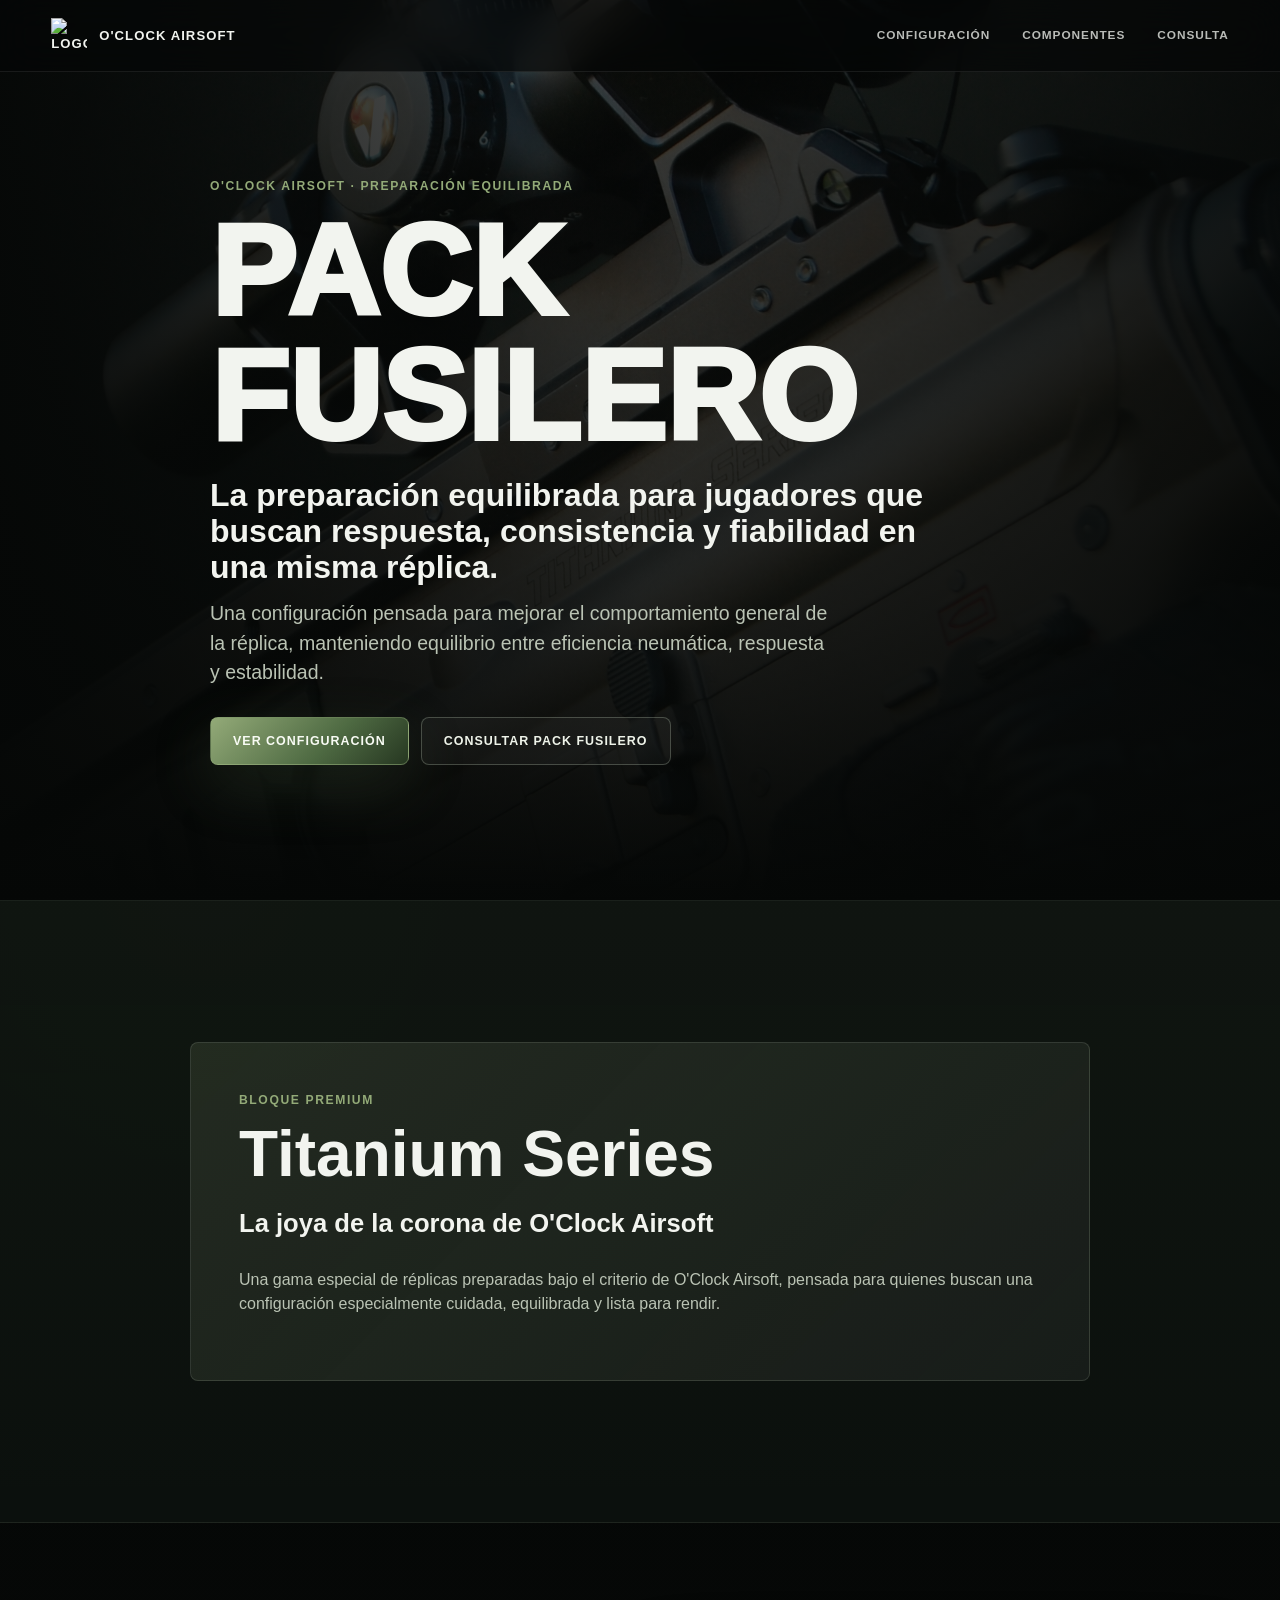
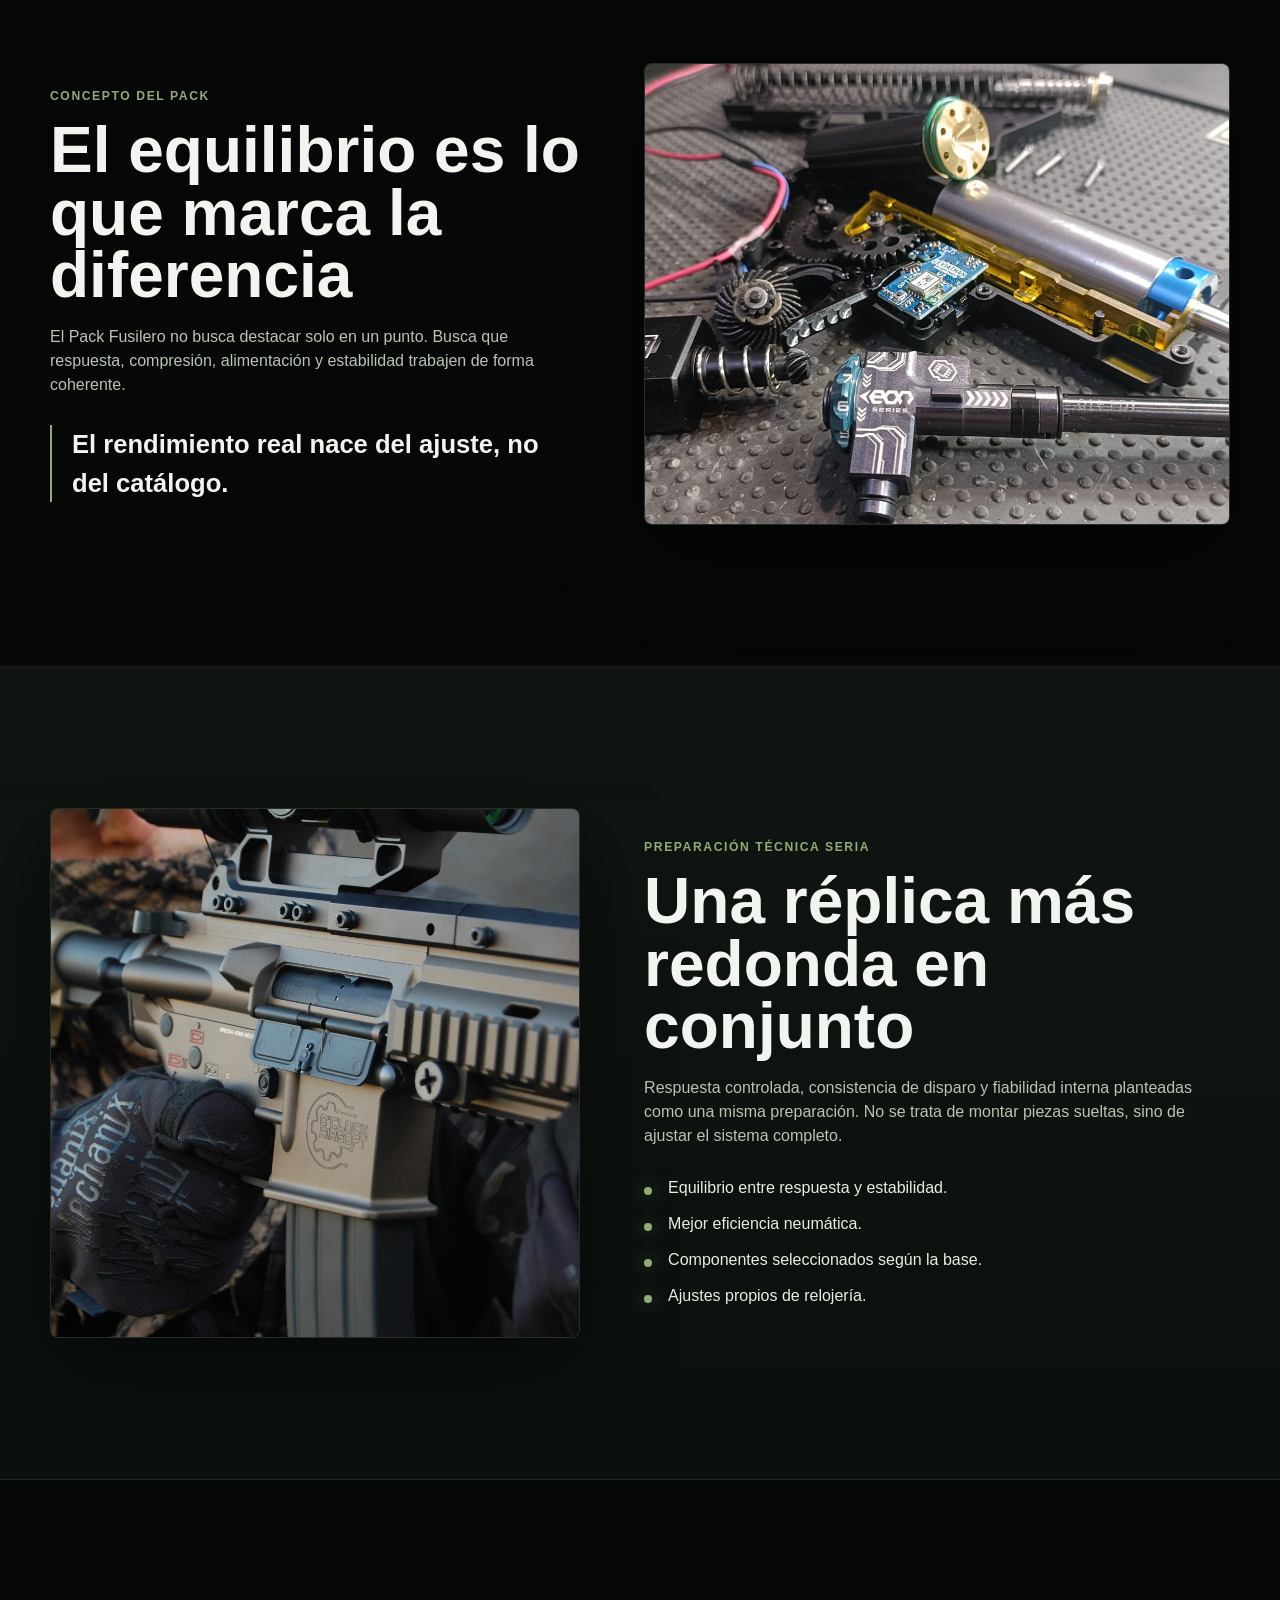
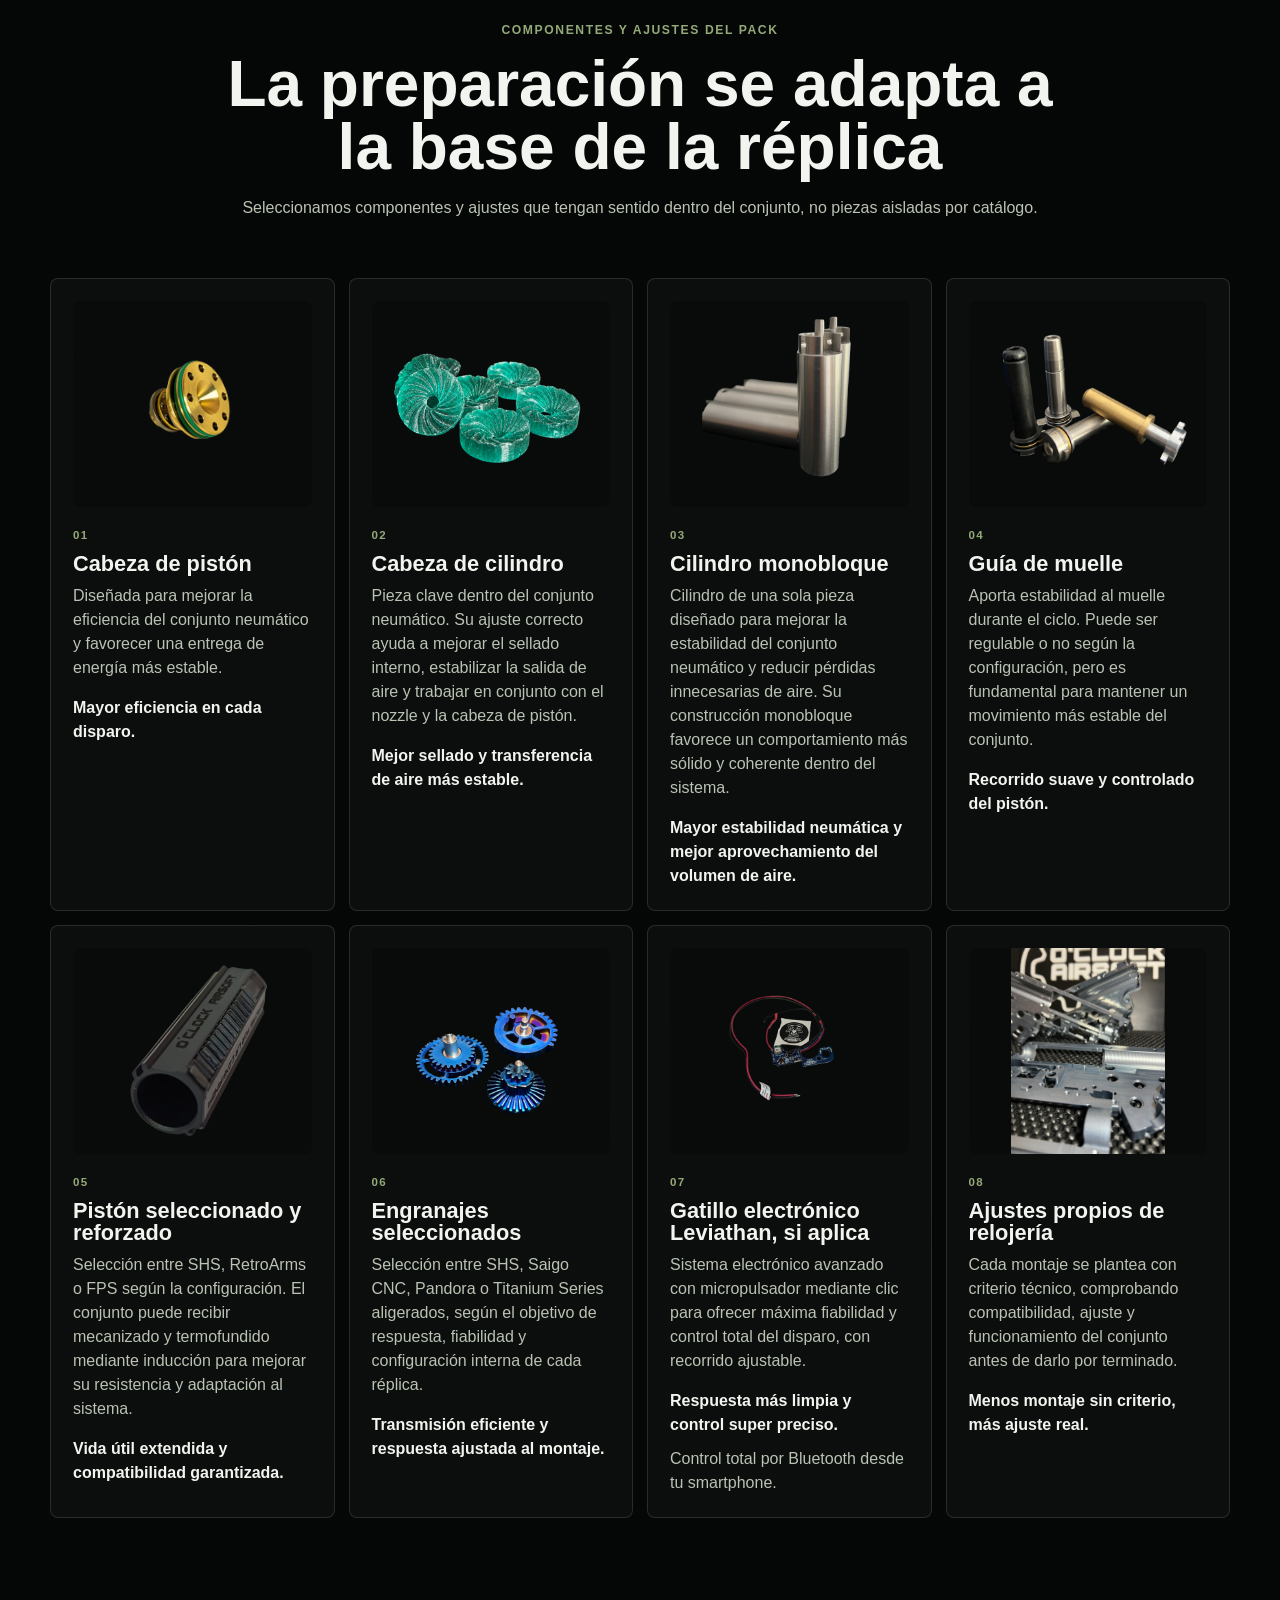
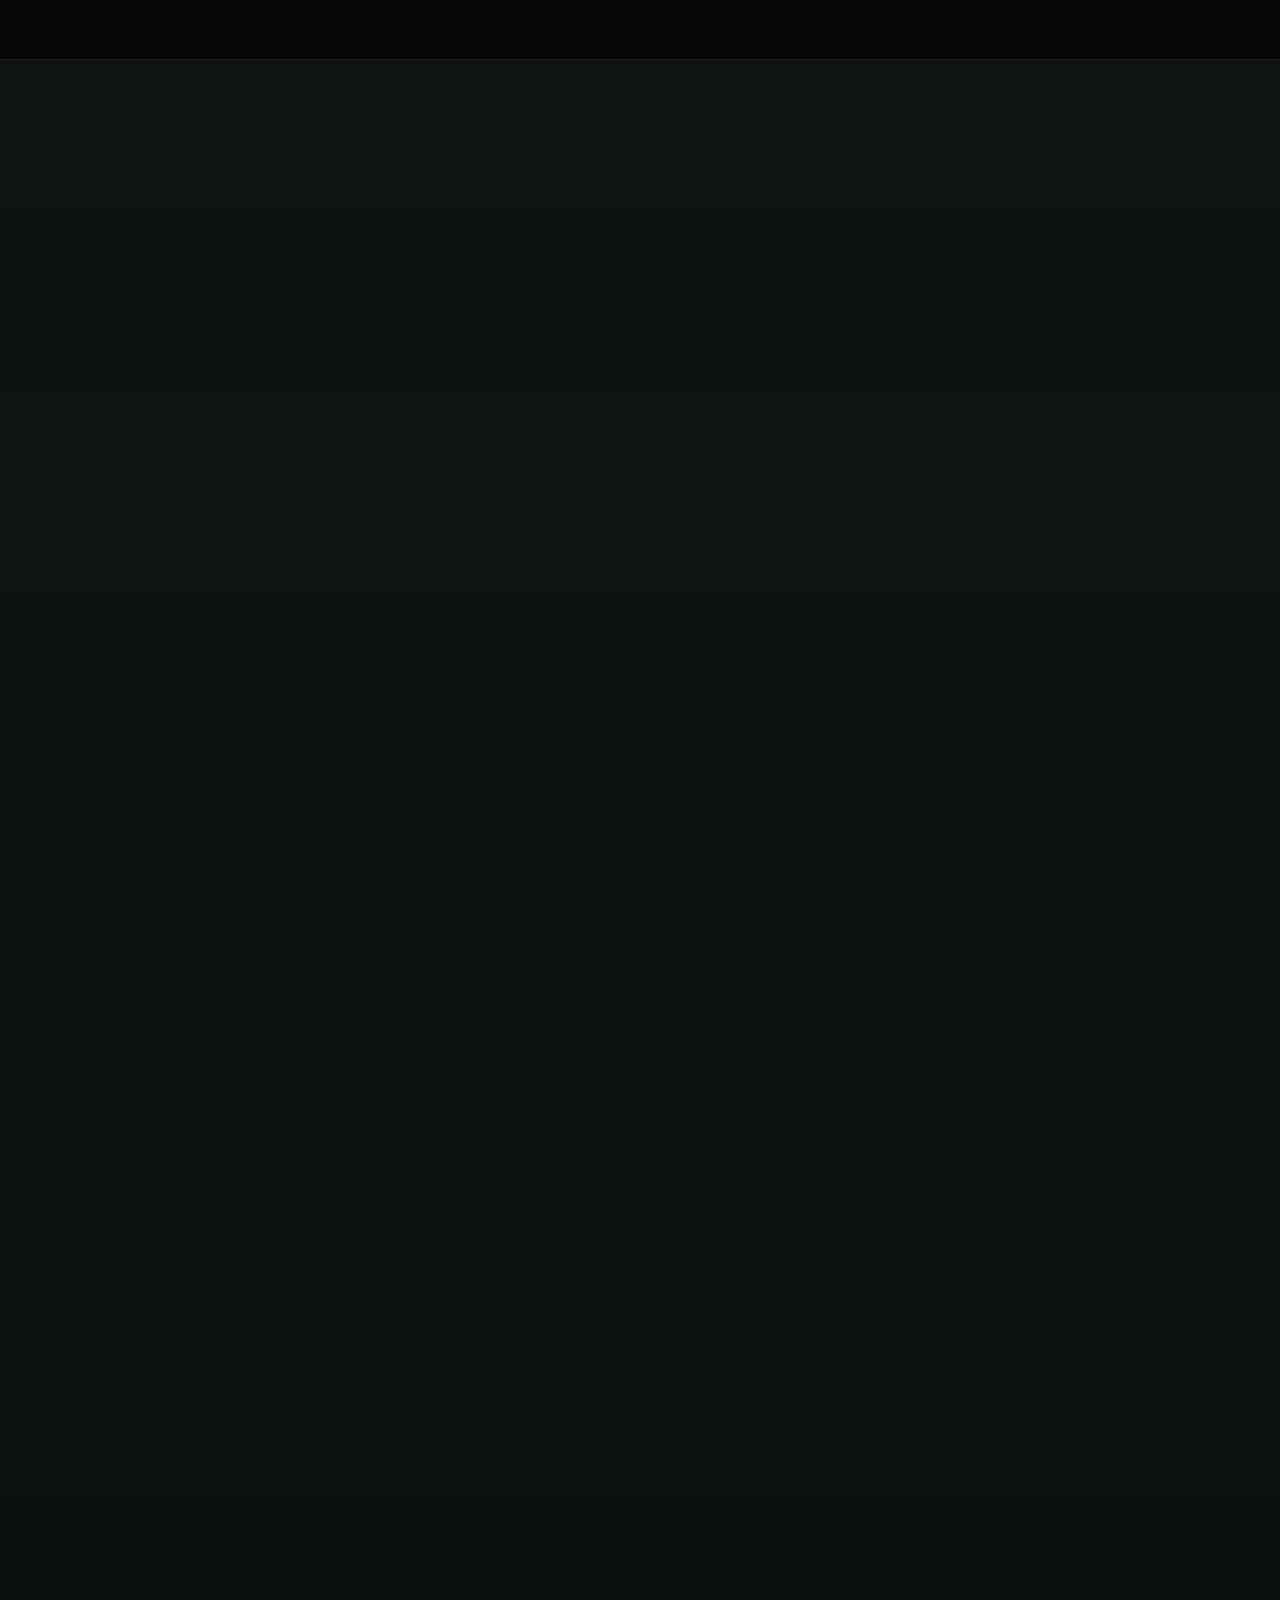
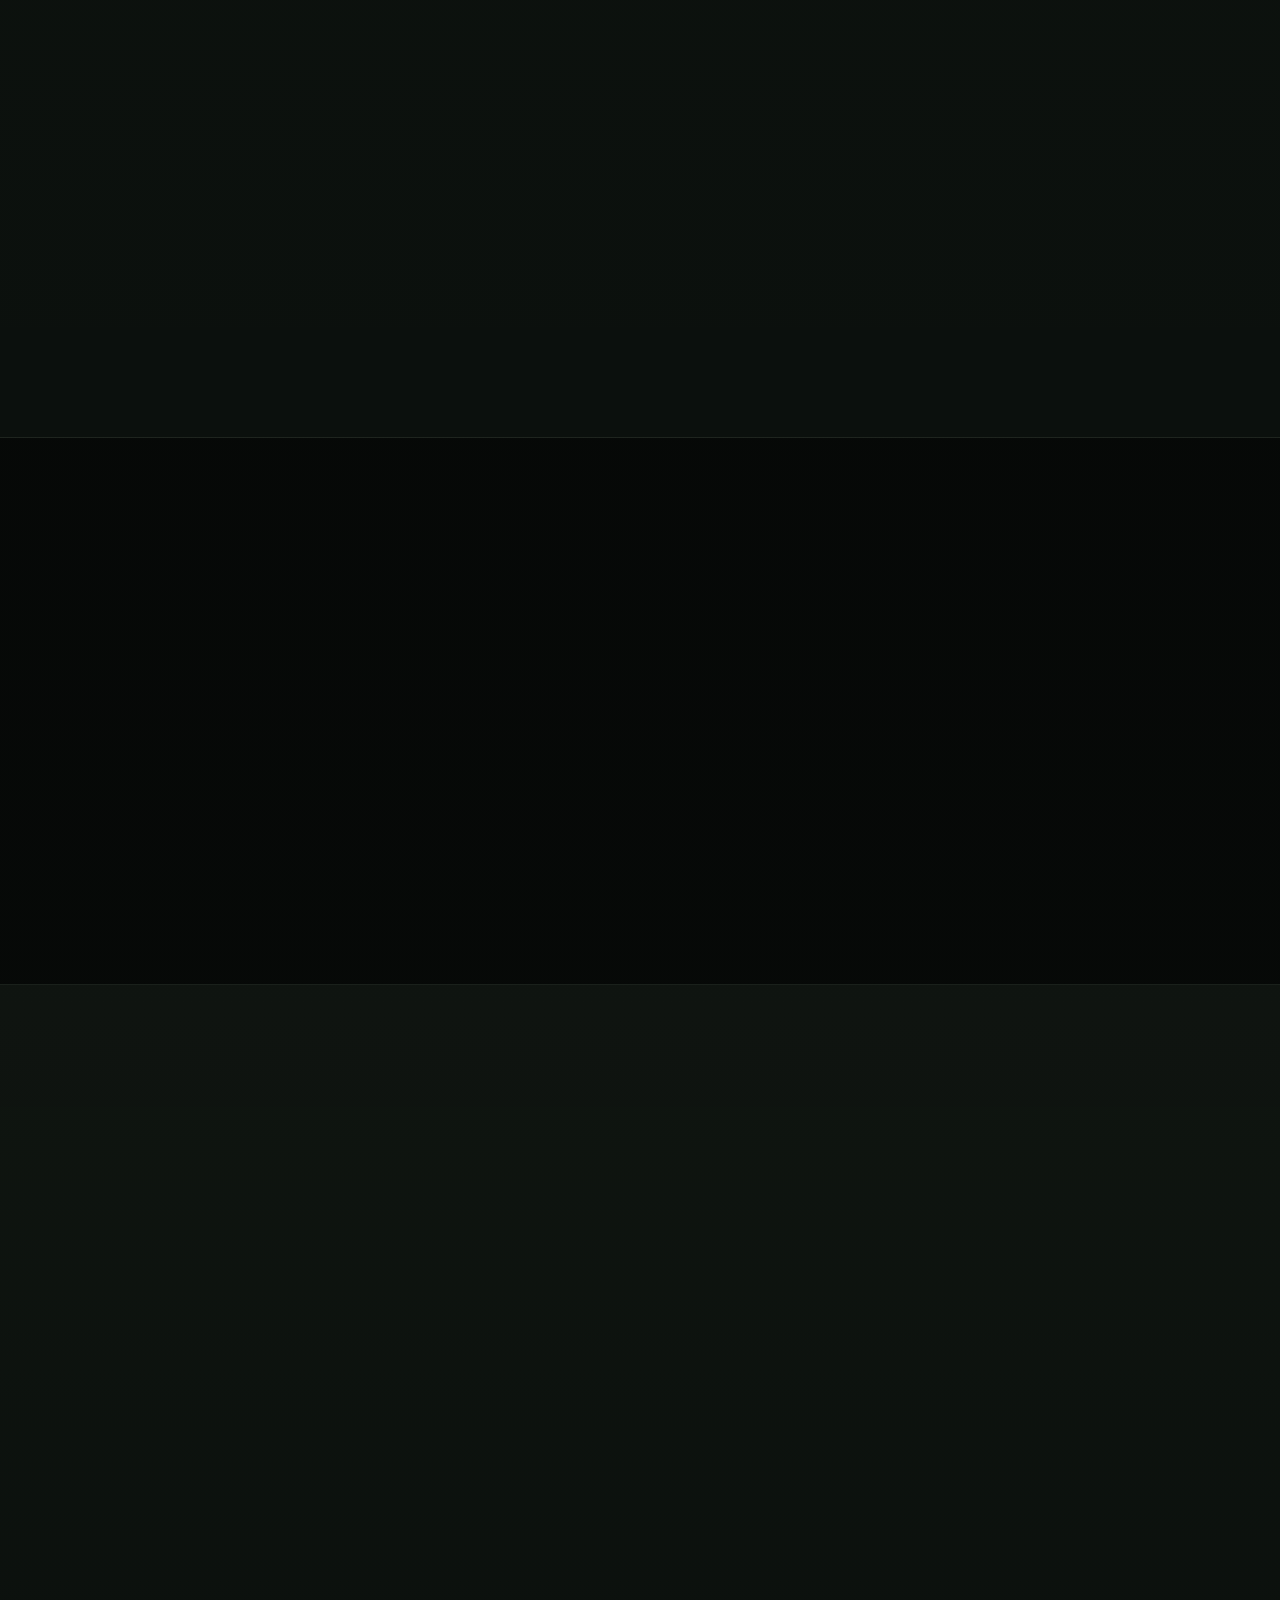
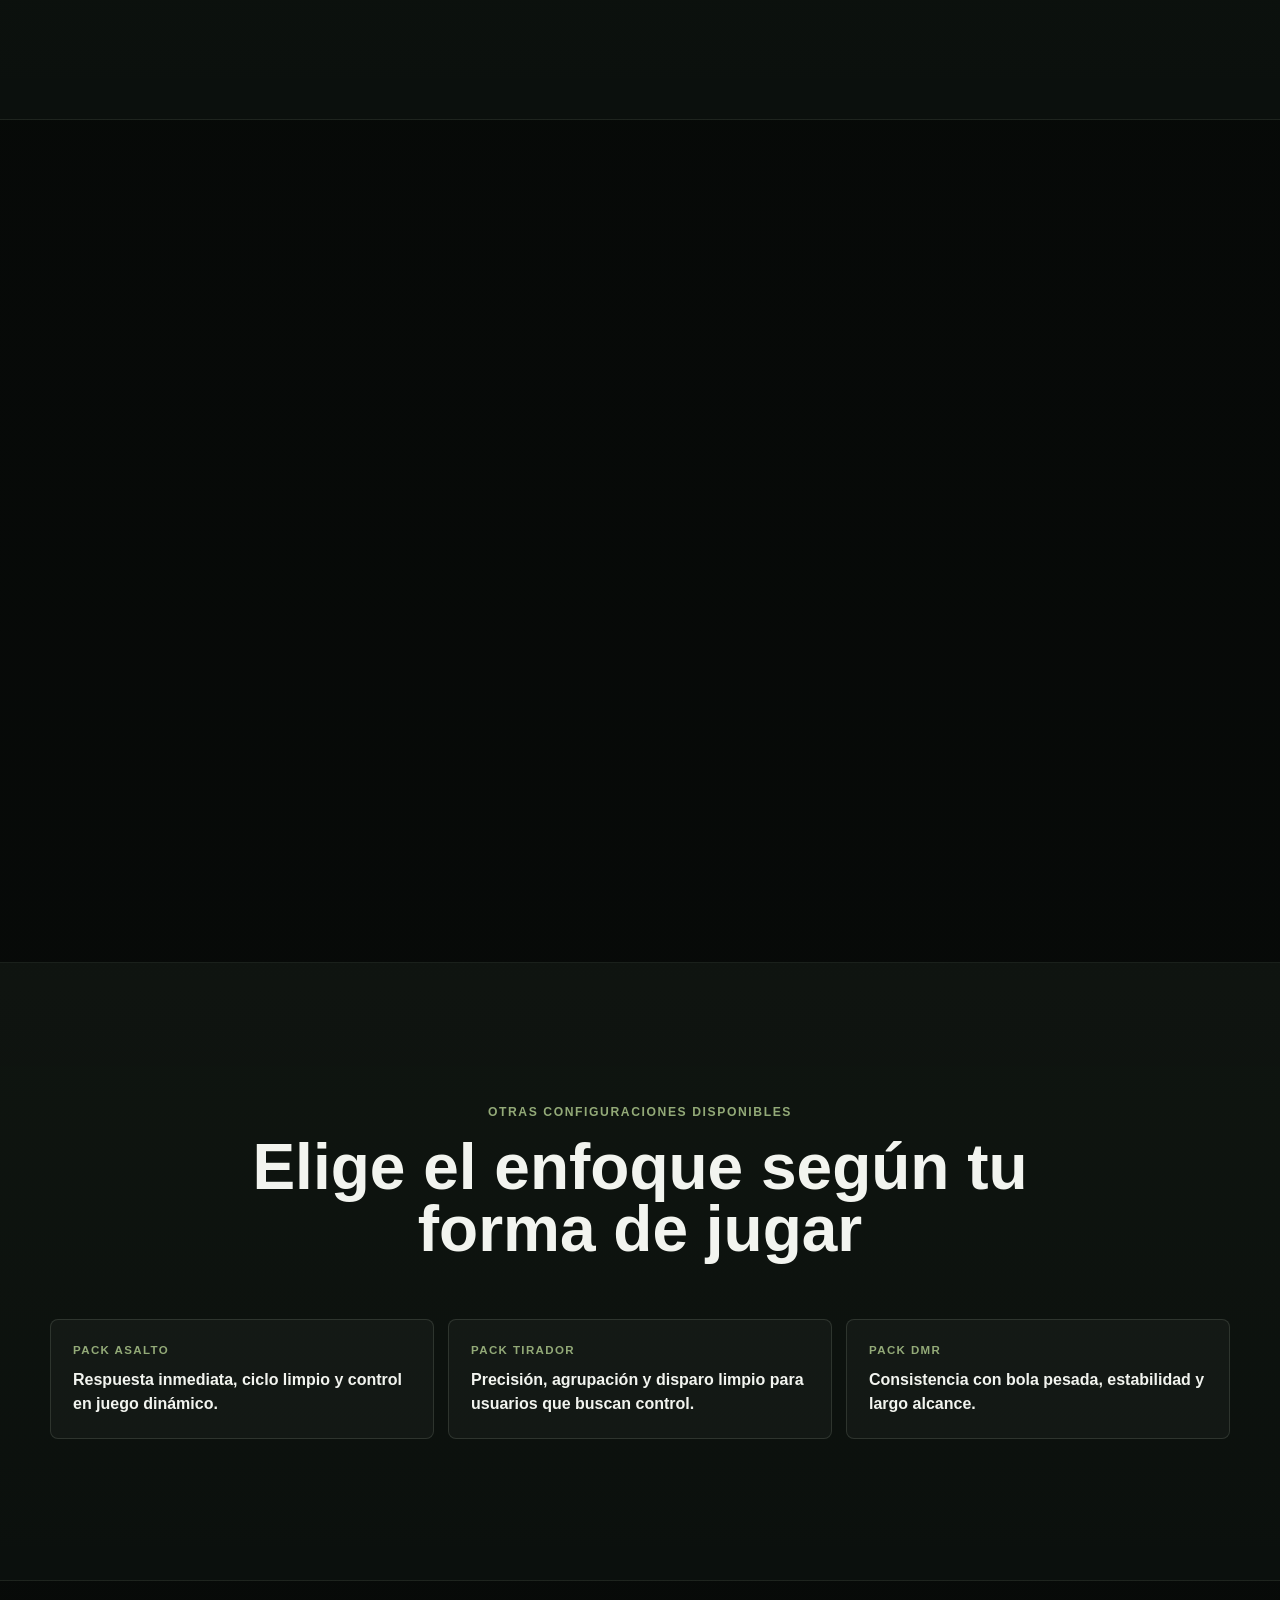
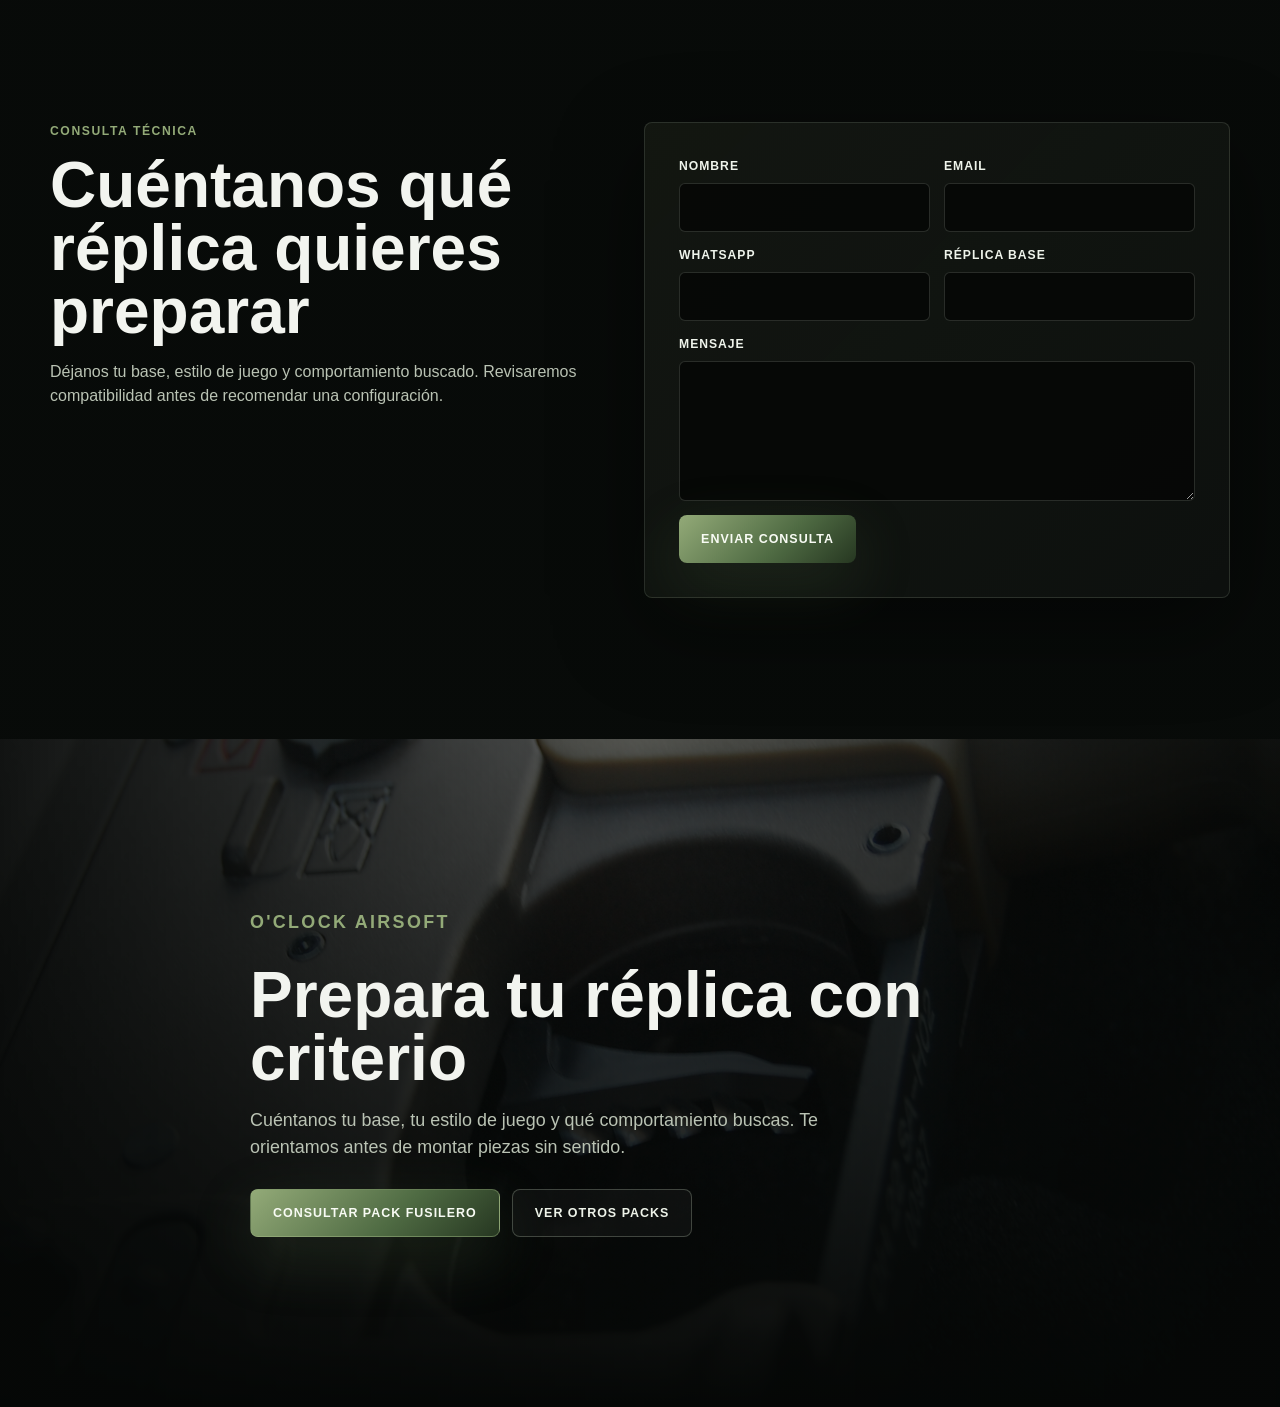
==== commit 6864596b: "Update print statement from 'Hello' to 'Goodbye'" ====
--- a/index.html
+++ b/index.html
@@ -10,7 +10,7 @@
 <body>
   <header class="site-header" aria-label="Navegación principal">
     <a class="site-header__brand" href="#inicio" aria-label="O'Clock Airsoft">
-      <img src="images/oclock-logo.png" alt="Logotipo de O'Clock Airsoft">
+      <img src="images/oclock-logo-blanco.png" alt="Logotipo de O'Clock Airsoft">
       <span>O'Clock Airsoft</span>
     </a>
     <nav class="site-header__nav" aria-label="Secciones">
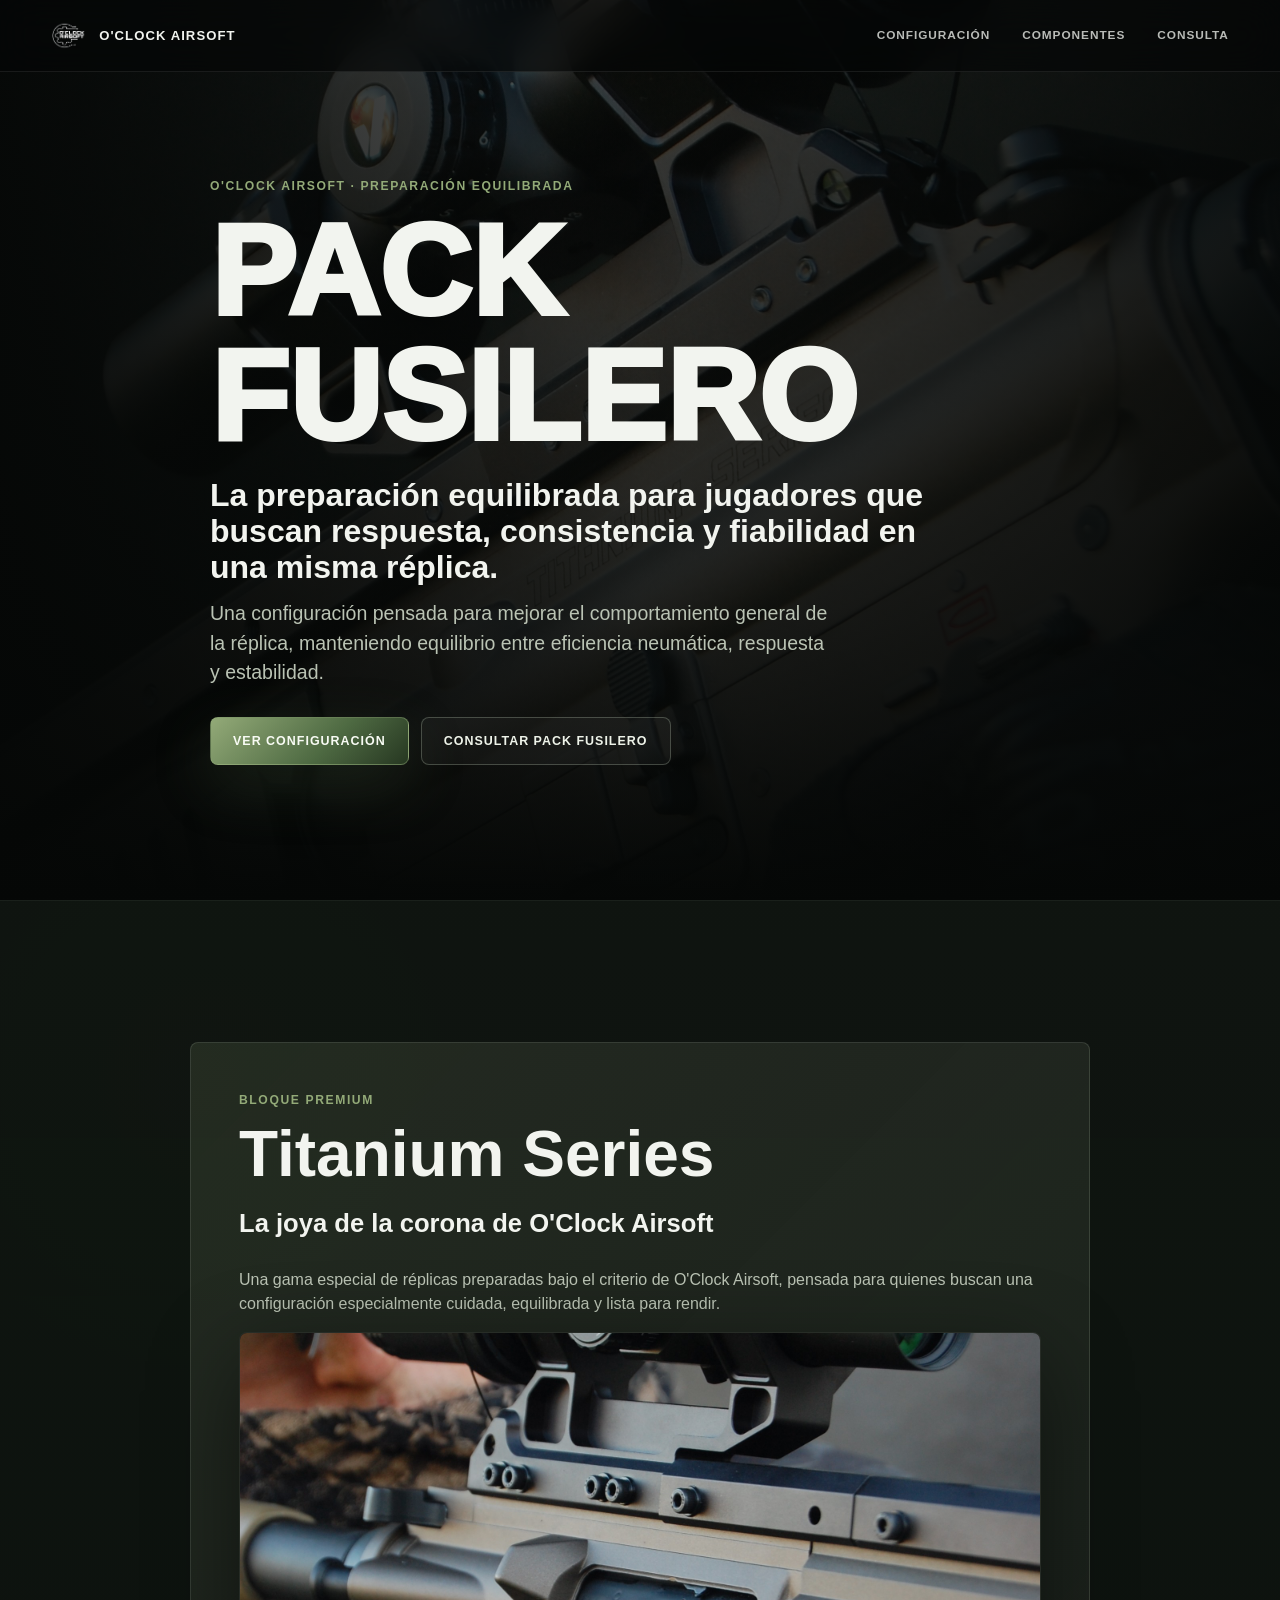
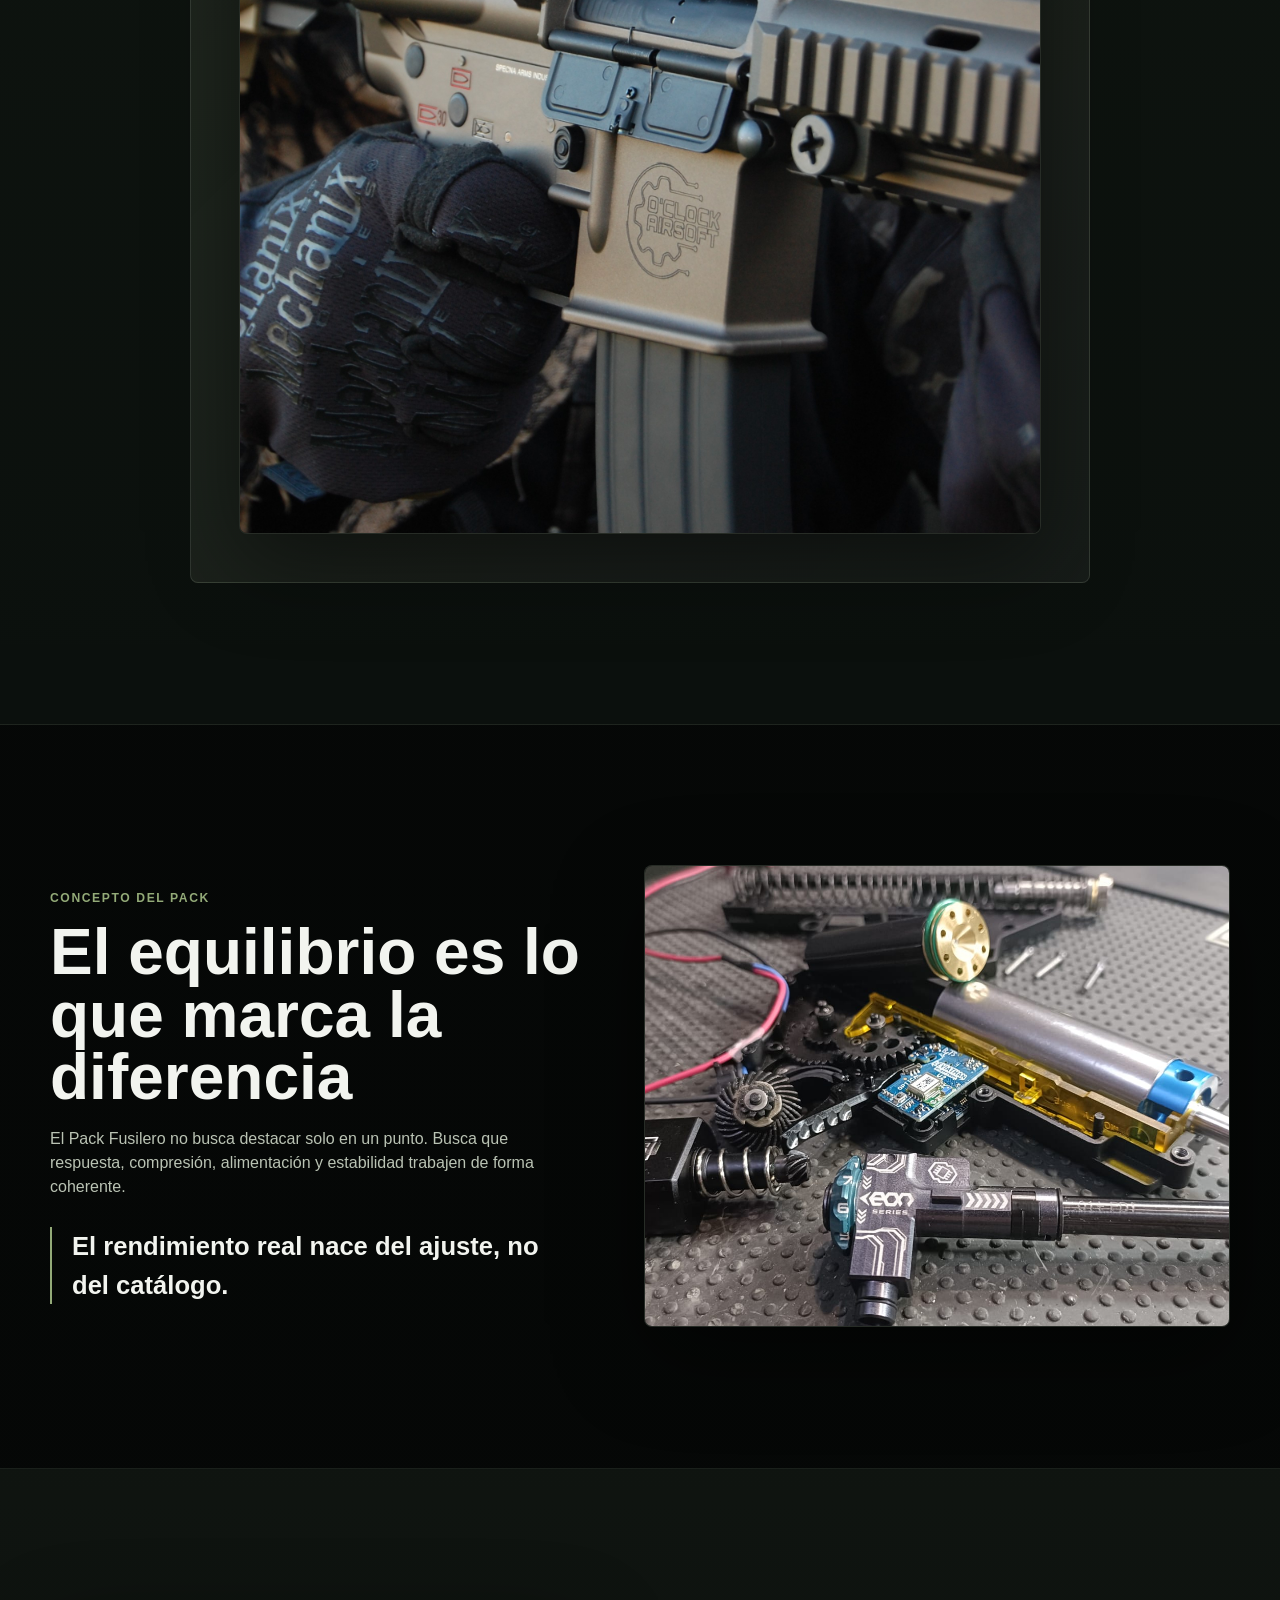
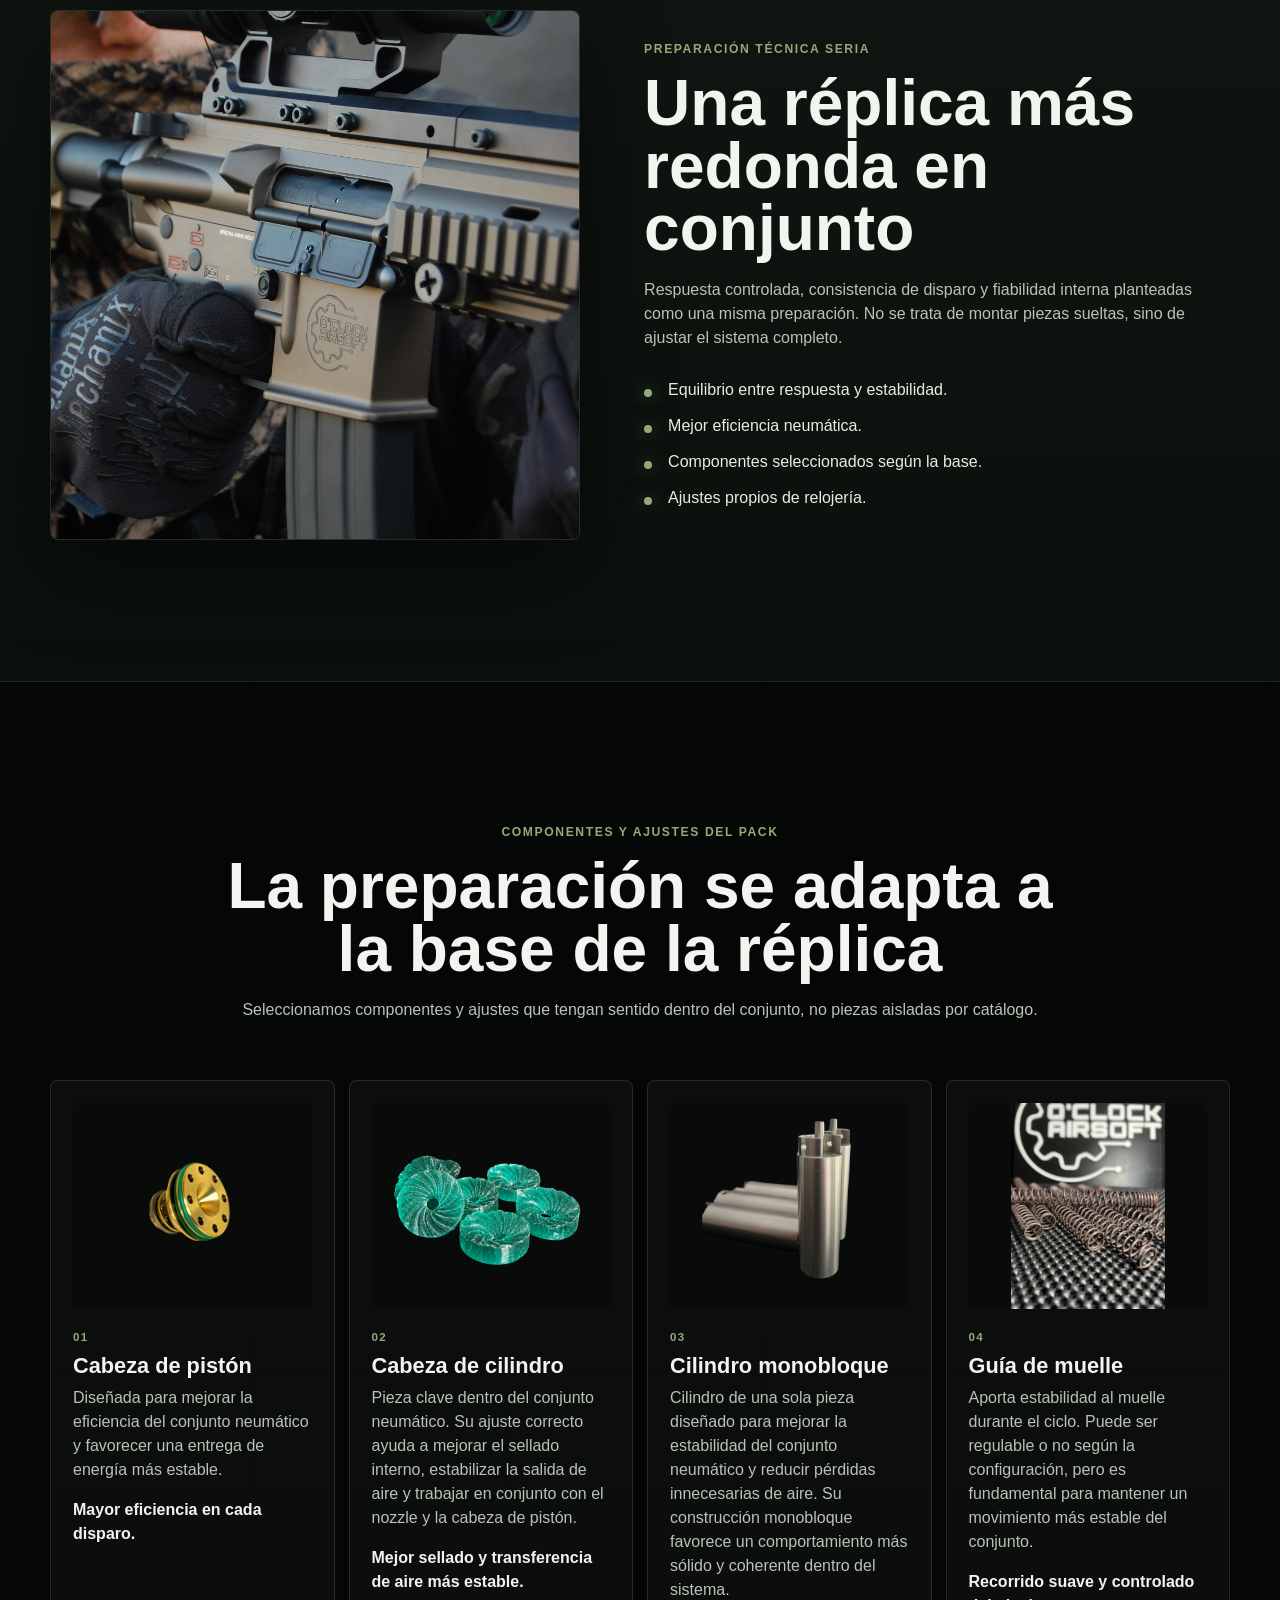
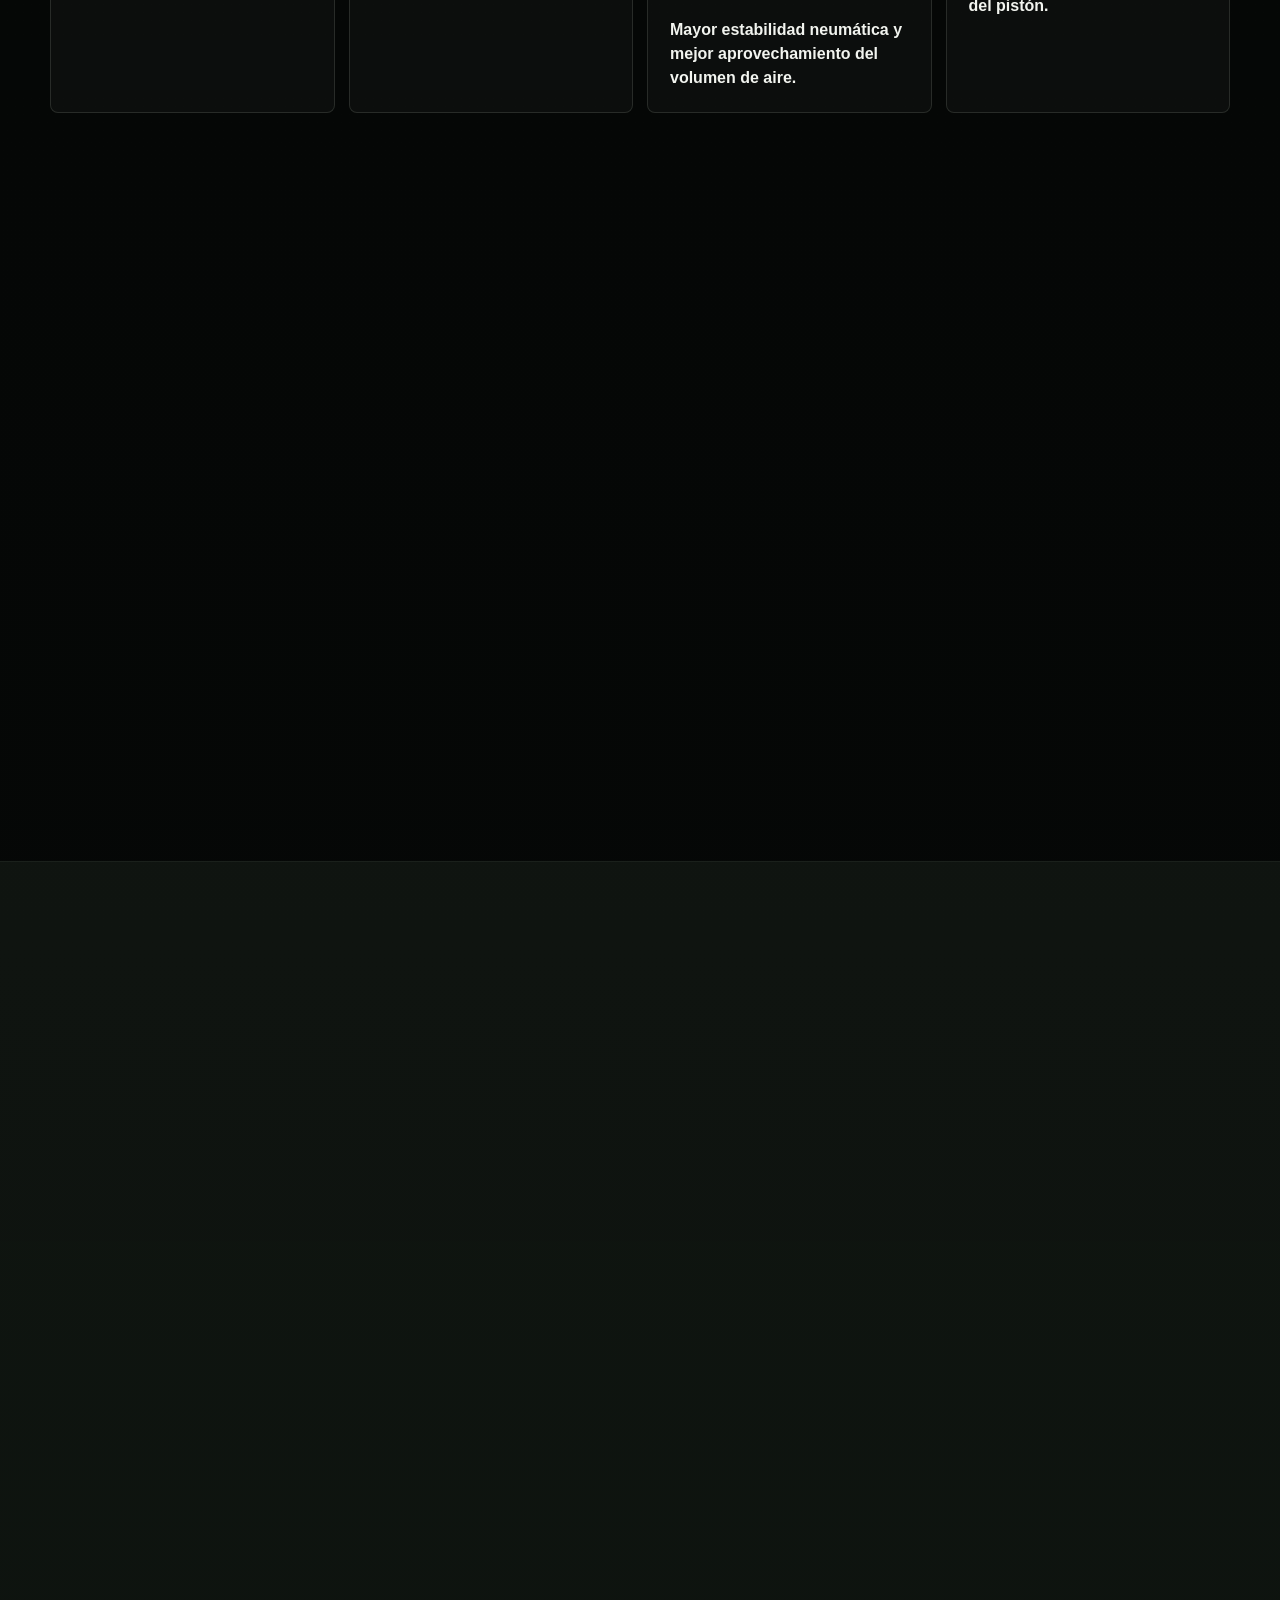
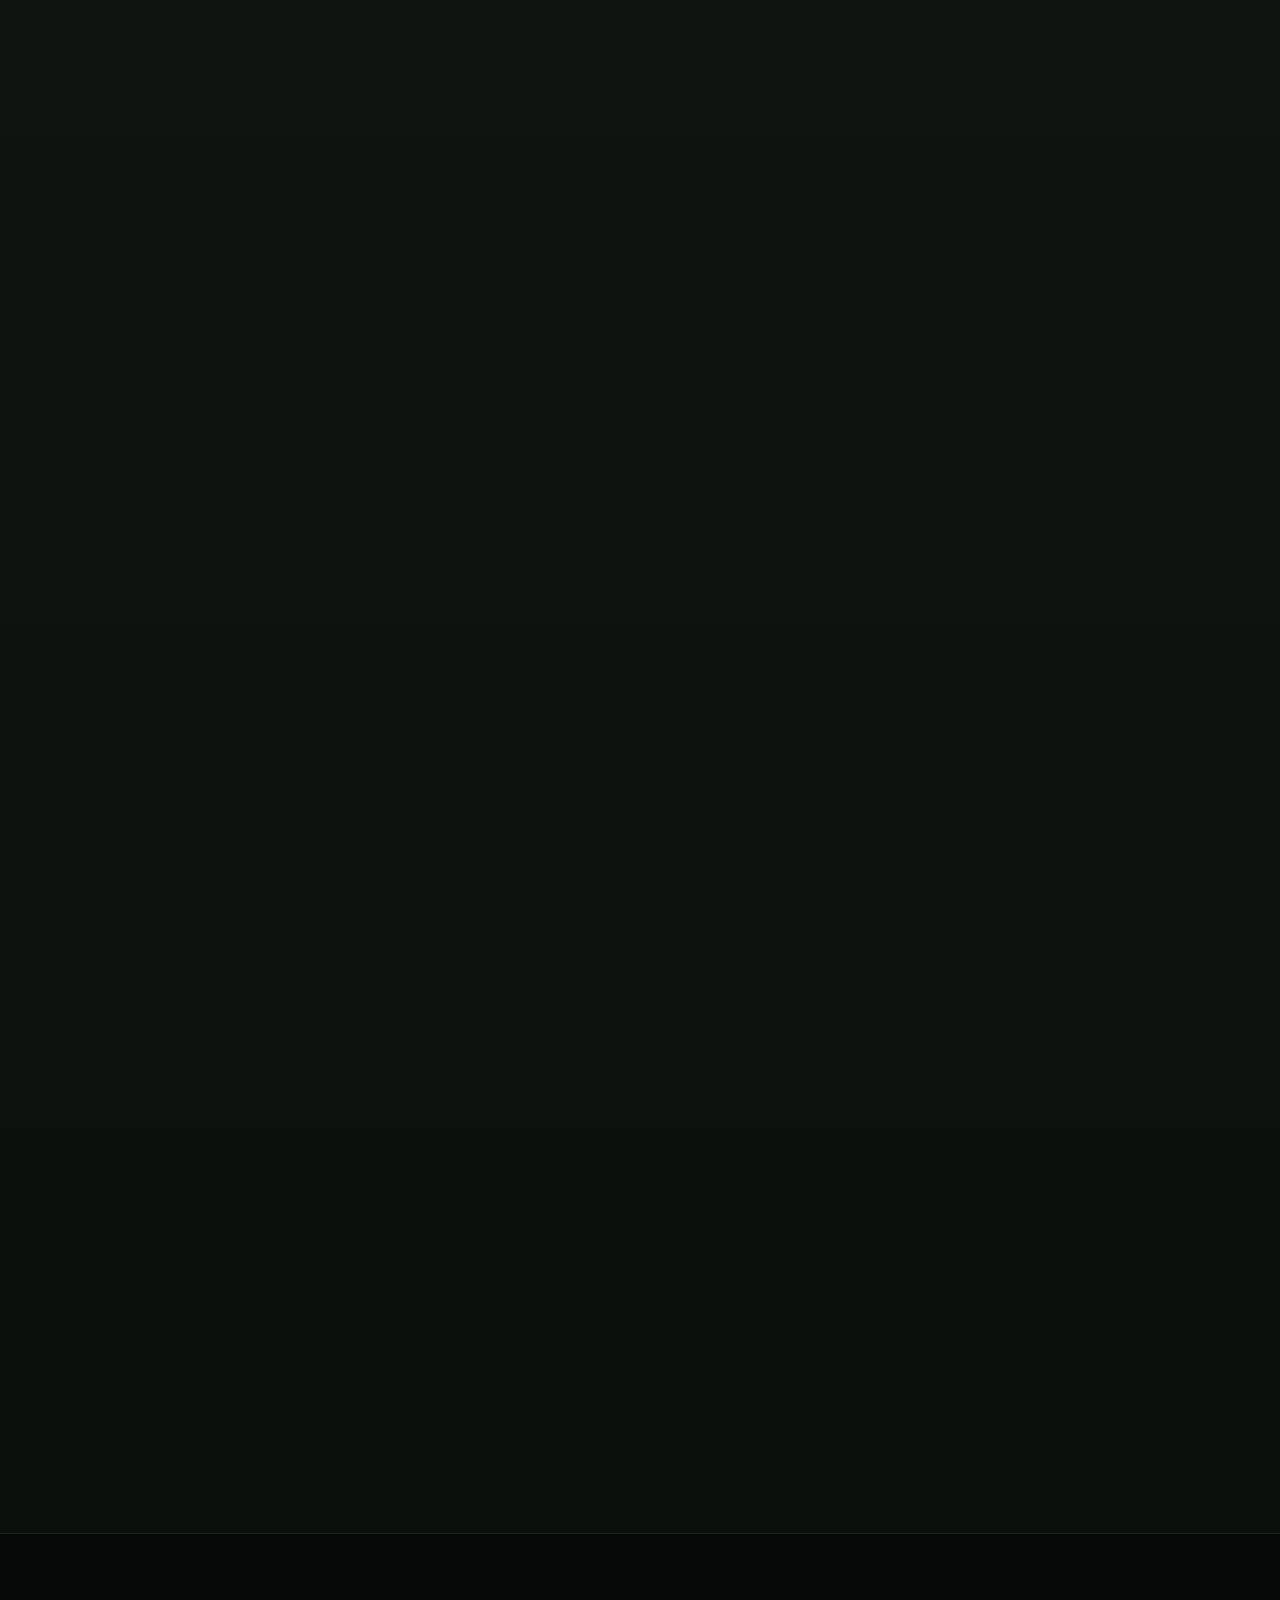
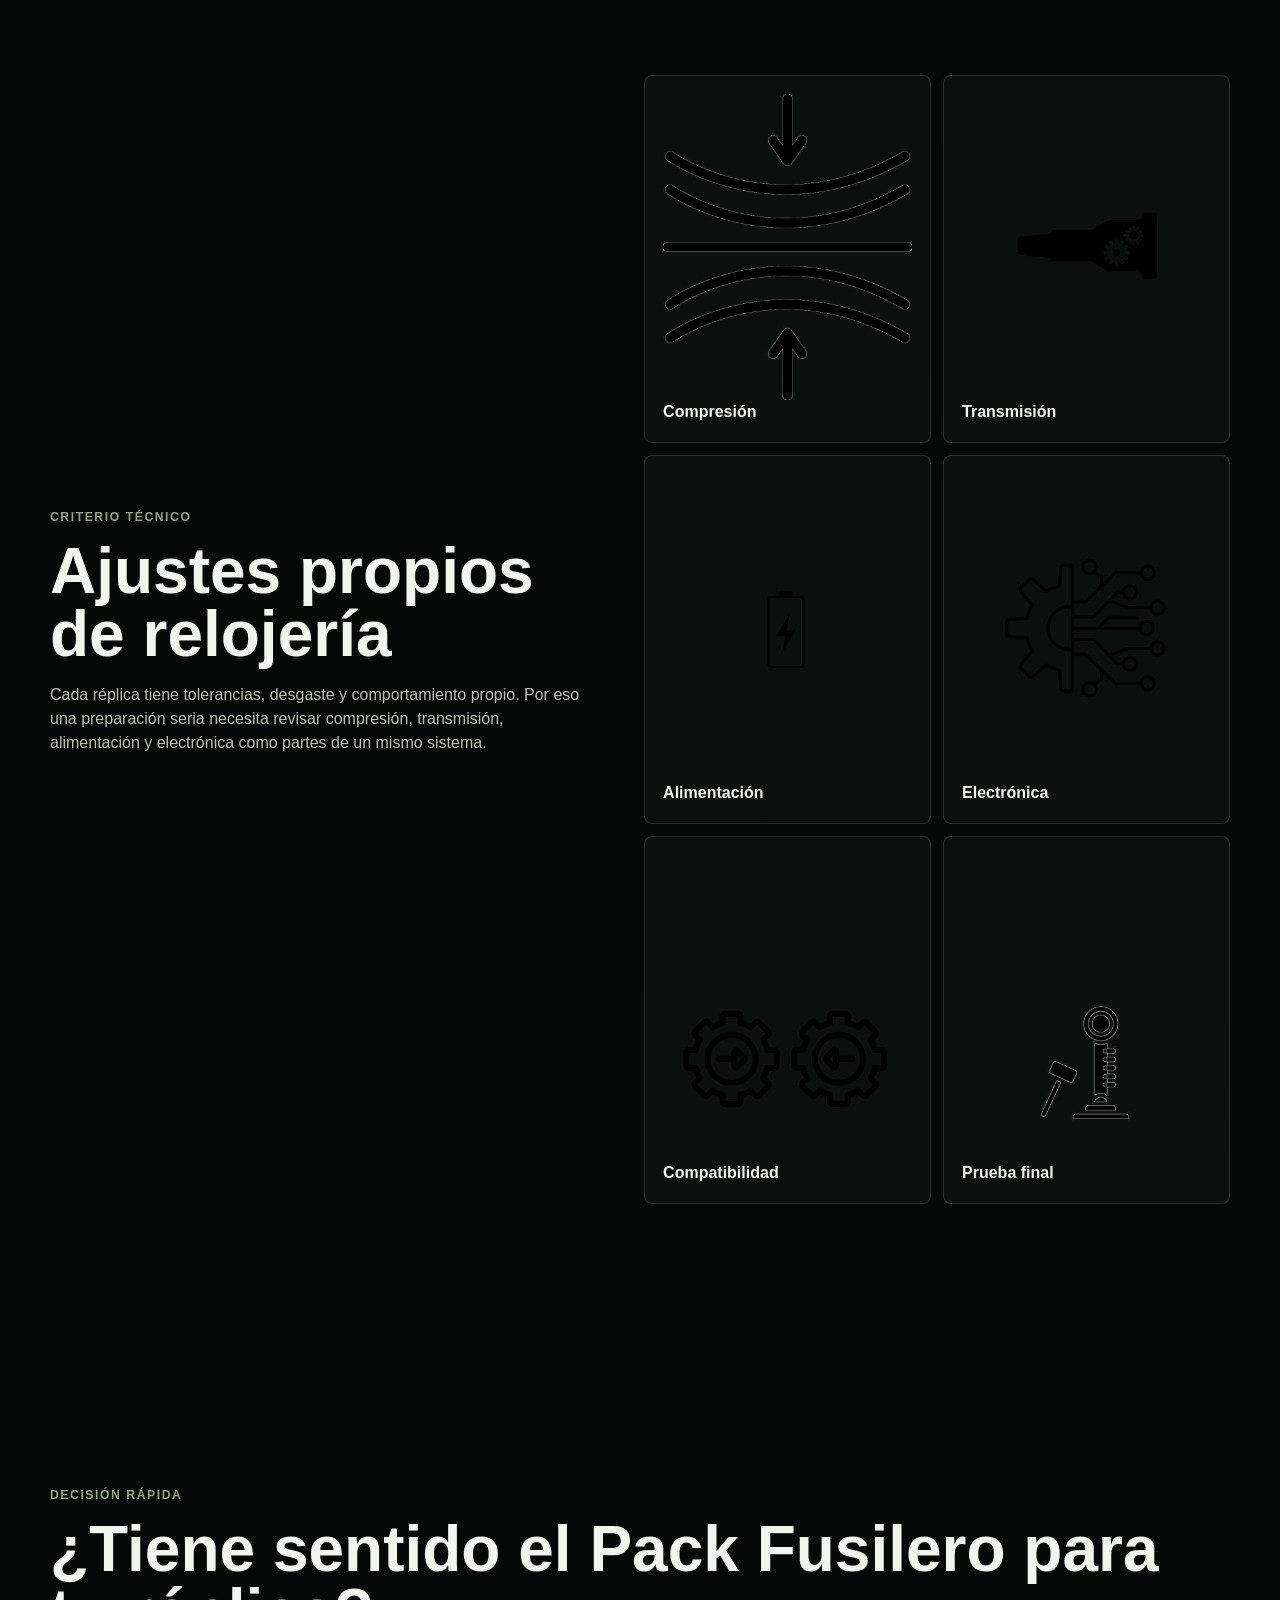
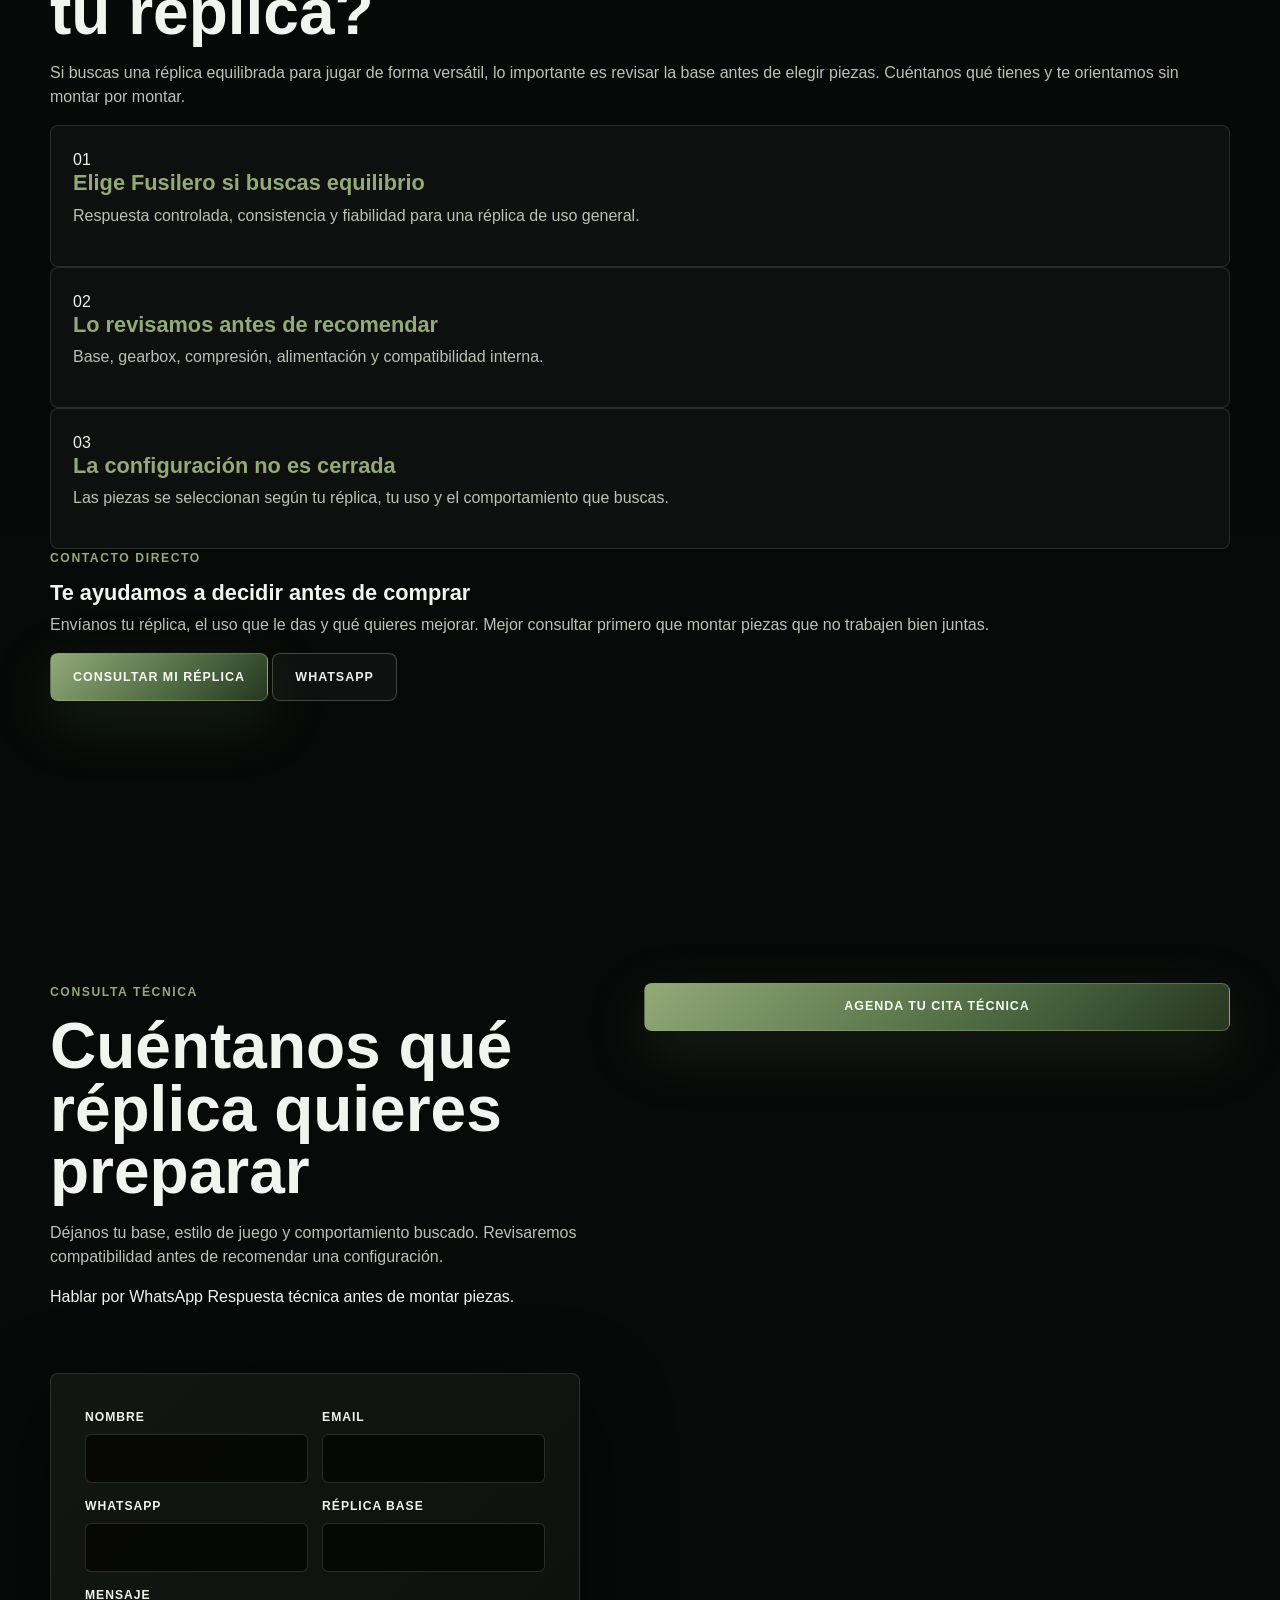
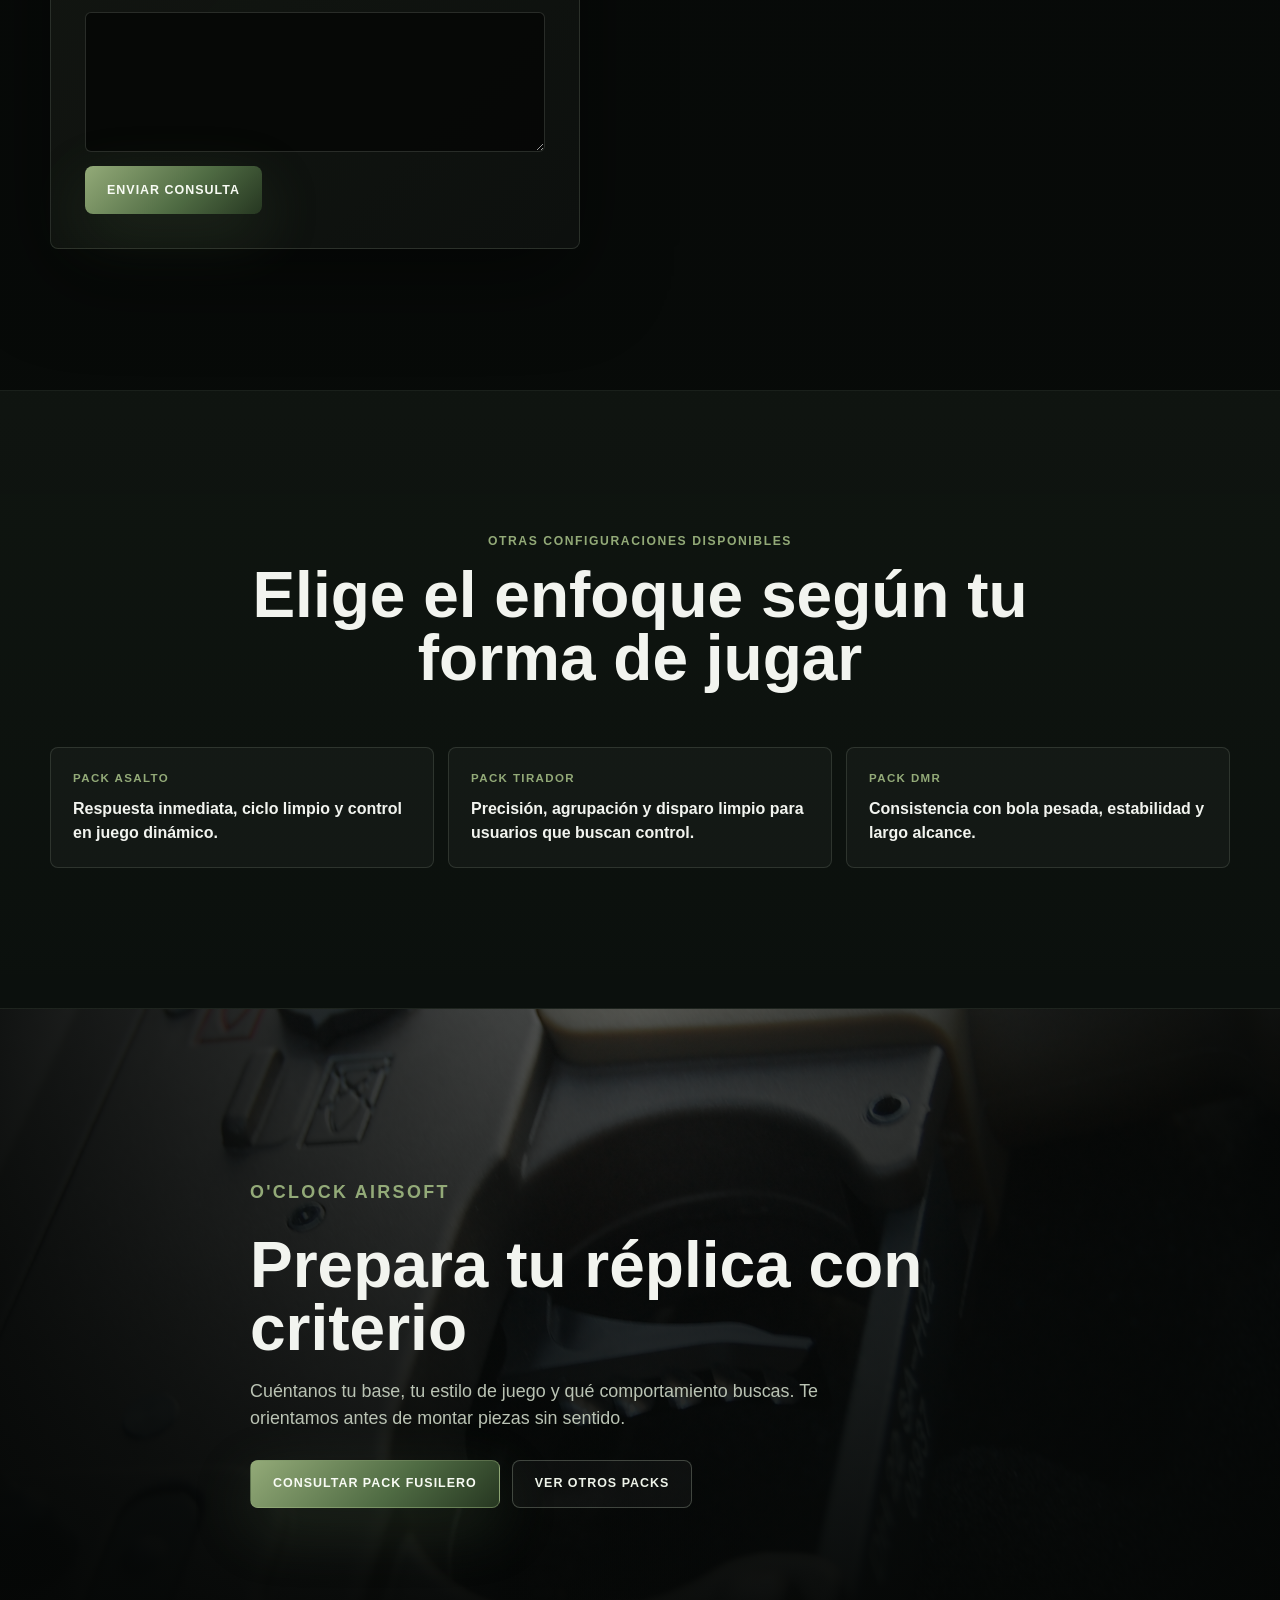
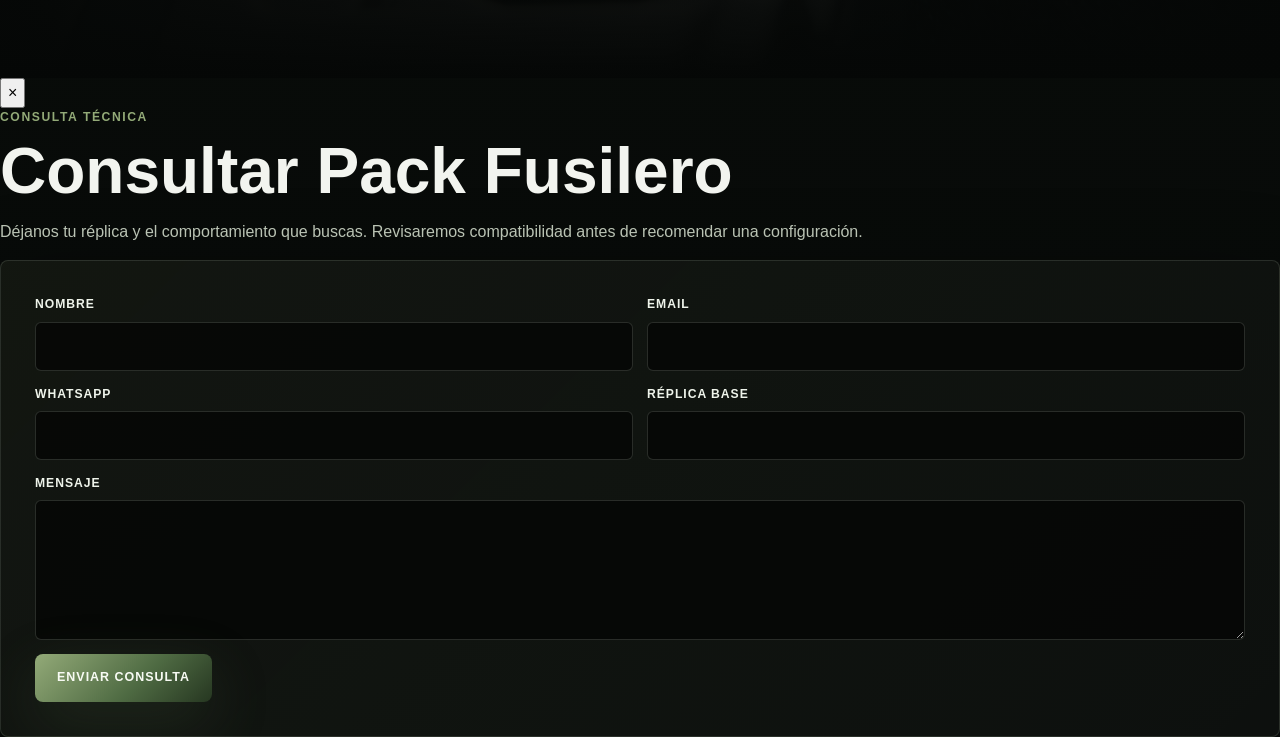
==== commit 84d2249b: "Update index.html" ====
--- a/index.html
+++ b/index.html
@@ -16,7 +16,7 @@
     <nav class="site-header__nav" aria-label="Secciones">
       <a href="#configuracion">Configuración</a>
       <a href="#componentes">Componentes</a>
-      <a href="#consulta">Consulta</a>
+      <a href="#consulta" data-open-consult>Consulta</a>
     </nav>
   </header>
 
@@ -36,7 +36,7 @@
           </p>
           <div class="hero__actions reveal">
             <a class="button button--primary" href="#configuracion">Ver configuración</a>
-            <a class="button button--secondary" href="#consulta">Consultar Pack Fusilero</a>
+            <a class="button button--secondary" href="#consulta" data-open-consult>Consultar Pack Fusilero</a>
           </div>
         </div>
       </div>
@@ -52,6 +52,7 @@
         <p>
           Una gama especial de réplicas preparadas bajo el criterio de O'Clock Airsoft, pensada para quienes buscan una configuración especialmente cuidada, equilibrada y lista para rendir.
         </p>
+        <div class="titanium__image image-panel reveal"><img src="images/performance-detail.JPG" alt="Detalle premium de preparación Titanium Series vinculada al Pack Fusilero"></div>
       </div>
     </section>
     <!-- FIN TITANIUM SERIES -->
@@ -128,7 +129,7 @@
             <strong>Mayor estabilidad neumática y mejor aprovechamiento del volumen de aire.</strong>
           </article>
           <article class="component-card reveal">
-            <img src="images/component-spring-guide.png" alt="Guía de muelle para Pack Fusilero">
+            <img src="images/muelles.jpeg" alt="Muelles para ajuste interno del Pack Fusilero">
             <span>04</span>
             <h3>Guía de muelle</h3>
             <p>Aporta estabilidad al muelle durante el ciclo. Puede ser regulable o no según la configuración, pero es fundamental para mantener un movimiento más estable del conjunto.</p>
@@ -149,7 +150,7 @@
             <strong>Transmisión eficiente y respuesta ajustada al montaje.</strong>
           </article>
           <article class="component-card reveal">
-            <img src="images/component-extra.png" alt="Gatillo electrónico Leviathan para Pack Fusilero">
+            <img src="images/gatillo-leviathan.jpeg" alt="Gatillo electrónico Leviathan para Pack Fusilero">
             <span>07</span>
             <h3>Gatillo electrónico Leviathan, si aplica</h3>
             <p>Sistema electrónico avanzado con micropulsador mediante clic para ofrecer máxima fiabilidad y control total del disparo, con recorrido ajustable.</p>
@@ -176,10 +177,10 @@
           <h2 id="benefits-title">Lo que el usuario nota</h2>
         </div>
         <div class="benefit-grid">
-          <article class="benefit-card reveal"><span>01</span><h3>Respuesta más directa</h3><p>Una configuración correctamente equilibrada reduce pérdidas innecesarias y permite que la réplica transmita una sensación de disparo más inmediata y controlada.</p><strong>Respuesta instantánea.</strong></article>
-          <article class="benefit-card reveal"><span>02</span><h3>Mayor consistencia</h3><p>La mejora del conjunto neumático y mecánico ayuda a reducir variaciones entre disparos, favoreciendo una trayectoria más repetible.</p><strong>Agrupación a largas distancias.</strong></article>
-          <article class="benefit-card reveal"><span>03</span><h3>Mejor eficiencia neumática</h3><p>Un sellado correcto permite aprovechar mejor el aire disponible, reducir pérdidas de energía y estabilizar el comportamiento del sistema.</p><strong>Más rendimiento con menos pérdida.</strong></article>
-          <article class="benefit-card reveal"><span>04</span><h3>Ajustes propios de relojería</h3><p>La preparación no se basa en montar piezas sin criterio, sino en revisar compatibilidad, funcionamiento y ajuste real.</p><strong>Ajuste técnico real.</strong></article>
+          <article class="benefit-card reveal"><img class="vector-icon" src="images/Electronica.png" alt="" aria-hidden="true"><span>01</span><h3>Respuesta más directa</h3><p>Una configuración correctamente equilibrada reduce pérdidas innecesarias y permite que la réplica transmita una sensación de disparo más inmediata y controlada.</p><strong>Respuesta instantánea.</strong></article>
+          <article class="benefit-card reveal"><img class="vector-icon" src="images/Diana.png" alt="" aria-hidden="true"><span>02</span><h3>Mayor consistencia</h3><p>La mejora del conjunto neumático y mecánico ayuda a reducir variaciones entre disparos, favoreciendo una trayectoria más repetible.</p><strong>Agrupación a largas distancias.</strong></article>
+          <article class="benefit-card reveal"><img class="vector-icon" src="images/Sellado.png" alt="" aria-hidden="true"><span>03</span><h3>Mejor eficiencia neumática</h3><p>Un sellado correcto permite aprovechar mejor el aire disponible, reducir pérdidas de energía y estabilizar el comportamiento del sistema.</p><strong>Más rendimiento con menos pérdida.</strong></article>
+          <article class="benefit-card reveal"><img class="vector-icon" src="images/Ajuste tecnico.png" alt="" aria-hidden="true"><span>04</span><h3>Ajustes propios de relojería</h3><p>La preparación no se basa en montar piezas sin criterio, sino en revisar compatibilidad, funcionamiento y ajuste real.</p><strong>Ajuste técnico real.</strong></article>
         </div>
         <div class="benefits__image image-panel reveal">
           <img src="images/performance-detail.JPG" alt="Detalle técnico del Pack Fusilero orientado a consistencia y respuesta controlada">
@@ -199,69 +200,56 @@
           </p>
         </div>
         <div class="criteria__grid reveal">
-          <span>Compresión</span>
-          <span>Transmisión</span>
-          <span>Alimentación</span>
-          <span>Electrónica</span>
-          <span>Compatibilidad</span>
-          <span>Prueba final</span>
+          <span><img class="vector-icon" src="images/compresion.png" alt="" aria-hidden="true">Compresión</span>
+          <span><img class="vector-icon" src="images/Transmision.png" alt="" aria-hidden="true">Transmisión</span>
+          <span><img class="vector-icon" src="images/Alimentacion.png" alt="" aria-hidden="true">Alimentación</span>
+          <span><img class="vector-icon" src="images/Electronica.png" alt="" aria-hidden="true">Electrónica</span>
+          <span><img class="vector-icon" src="images/Compatibilidad.png" alt="" aria-hidden="true">Compatibilidad</span>
+          <span><img class="vector-icon" src="images/Prueba final.png" alt="" aria-hidden="true">Prueba final</span>
         </div>
       </div>
     </section>
     <!-- FIN CRITERIO TÉCNICO -->
 
-    <!-- PROCESO DE TRABAJO -->
-    <section class="process section-pad section-raised" aria-labelledby="process-title">
+    <!-- DECISIÓN Y CONTACTO -->
+    <section class="specs decision-contact section-pad" aria-labelledby="specs-title">
       <div class="page-shell">
-        <div class="section-heading reveal">
-          <p class="section-kicker">Proceso de trabajo</p>
-          <h2 id="process-title">Cómo trabajamos una preparación</h2>
-        </div>
-        <div class="process-grid">
-          <article class="process-step reveal"><span>01</span><h3>Analizamos la réplica</h3><p>Revisamos base, compatibilidad y estado interno.</p></article>
-          <article class="process-step reveal"><span>02</span><h3>Definimos el uso</h3><p>No se prepara igual una réplica de asalto, fusilero, tirador o DMR.</p></article>
-          <article class="process-step reveal"><span>03</span><h3>Seleccionamos componentes</h3><p>Elegimos piezas que tengan sentido dentro del conjunto.</p></article>
-          <article class="process-step reveal"><span>04</span><h3>Ajustamos el sistema</h3><p>Compresión, transmisión, electrónica y alimentación deben trabajar juntas.</p></article>
-          <article class="process-step reveal"><span>05</span><h3>Probamos funcionamiento</h3><p>La configuración se comprueba antes de darla por cerrada.</p></article>
-        </div>
-      </div>
-    </section>
-    <!-- FIN PROCESO DE TRABAJO -->
-
-    <!-- FICHA PRÁCTICA -->
-    <section class="specs section-pad" aria-labelledby="specs-title">
-      <div class="page-shell">
-        <div class="section-heading reveal">
-          <p class="section-kicker">Ficha práctica</p>
-          <h2 id="specs-title">Información práctica para decidir</h2>
-        </div>
-        <div class="spec-grid">
-          <article class="spec-card reveal"><h3>Para quién es</h3><p>Jugadores que buscan una réplica versátil, equilibrada y fiable para uso general.</p></article>
-          <article class="spec-card reveal"><h3>Qué se revisa</h3><p>Compresión, alimentación, transmisión, compatibilidad interna y comportamiento general.</p></article>
-          <article class="spec-card reveal"><h3>Qué puede incluir</h3><p>Componentes seleccionados según la base de la réplica y el objetivo de rendimiento.</p></article>
-          <article class="spec-card reveal"><h3>Instalación</h3><p>Recomendable instalación técnica para asegurar ajuste, compatibilidad y funcionamiento correcto.</p></article>
-          <article class="spec-card reveal"><h3>Compatibilidad</h3><p>Depende de la plataforma, gearbox, tolerancias internas y estado previo de la réplica.</p></article>
-          <article class="spec-card reveal"><h3>Antes de comprar</h3><p>Consulta compatibilidad para evitar montar piezas que no trabajen bien juntas.</p></article>
-        </div>
-      </div>
-    </section>
-    <!-- FIN FICHA PRÁCTICA -->
-
-    <!-- OTRAS CONFIGURACIONES -->
-    <section id="otros-packs" class="other-packs section-pad section-raised" aria-labelledby="other-title">
-      <div class="page-shell">
-        <div class="section-heading reveal">
-          <p class="section-kicker">Otras configuraciones disponibles</p>
-          <h2 id="other-title">Elige el enfoque según tu forma de jugar</h2>
-        </div>
-        <div class="other-packs__grid">
-          <a class="pack-link reveal" href="#"><span>Pack Asalto</span><strong>Respuesta inmediata, ciclo limpio y control en juego dinámico.</strong></a>
-          <a class="pack-link reveal" href="#"><span>Pack Tirador</span><strong>Precisión, agrupación y disparo limpio para usuarios que buscan control.</strong></a>
-          <a class="pack-link reveal" href="#"><span>Pack DMR</span><strong>Consistencia con bola pesada, estabilidad y largo alcance.</strong></a>
-        </div>
-      </div>
-    </section>
-    <!-- FIN OTRAS CONFIGURACIONES -->
+        <div class="decision-contact__header reveal">
+          <p class="section-kicker">Decisión rápida</p>
+          <h2 id="specs-title">¿Tiene sentido el Pack Fusilero para tu réplica?</h2>
+          <p>
+            Si buscas una réplica equilibrada para jugar de forma versátil, lo importante es revisar la base antes de elegir piezas. Cuéntanos qué tienes y te orientamos sin montar por montar.
+          </p>
+        </div>
+        <div class="decision-contact__grid">
+          <article class="spec-card reveal">
+            <span>01</span>
+            <h3>Elige Fusilero si buscas equilibrio</h3>
+            <p>Respuesta controlada, consistencia y fiabilidad para una réplica de uso general.</p>
+          </article>
+          <article class="spec-card reveal">
+            <span>02</span>
+            <h3>Lo revisamos antes de recomendar</h3>
+            <p>Base, gearbox, compresión, alimentación y compatibilidad interna.</p>
+          </article>
+          <article class="spec-card reveal">
+            <span>03</span>
+            <h3>La configuración no es cerrada</h3>
+            <p>Las piezas se seleccionan según tu réplica, tu uso y el comportamiento que buscas.</p>
+          </article>
+          <aside class="contact-card reveal" aria-label="Contacto Pack Fusilero">
+            <p class="section-kicker">Contacto directo</p>
+            <h3>Te ayudamos a decidir antes de comprar</h3>
+            <p>Envíanos tu réplica, el uso que le das y qué quieres mejorar. Mejor consultar primero que montar piezas que no trabajen bien juntas.</p>
+            <div class="contact-card__actions">
+              <a class="button button--primary" href="#consulta" data-open-consult>Consultar mi réplica</a>
+              <a class="button button--secondary" href="https://wa.me/34XXXXXXXXX">WhatsApp</a>
+            </div>
+          </aside>
+        </div>
+      </div>
+    </section>
+    <!-- FIN DECISIÓN Y CONTACTO -->
 
     <!-- FORMULARIO DE CONSULTA -->
     <section id="consulta" class="consult section-pad" aria-labelledby="consult-title">
@@ -272,7 +260,12 @@
           <p>
             Déjanos tu base, estilo de juego y comportamiento buscado. Revisaremos compatibilidad antes de recomendar una configuración.
           </p>
-        </div>
+          <div class="consult-shortcuts">
+            <a href="https://wa.me/34XXXXXXXXX">Hablar por WhatsApp</a>
+            <span>Respuesta técnica antes de montar piezas.</span>
+          </div>
+        </div>
+        <a id="agenda-fusilero" class="button button--primary consult-prebutton reveal" href="#consulta" data-open-consult>Agenda tu cita técnica</a>
         <form class="consult-form reveal" action="https://formspree.io/f/xnjrakep" method="POST">
           <input type="hidden" name="_subject" value="Nueva consulta Pack Fusilero - O’Clock Airsoft">
           <input type="hidden" name="_next" value="gracias.html">
@@ -288,6 +281,22 @@
     </section>
     <!-- FIN FORMULARIO DE CONSULTA -->
 
+<!-- OTRAS CONFIGURACIONES -->
+    <section id="otros-packs" class="other-packs section-pad section-raised" aria-labelledby="other-title">
+      <div class="page-shell">
+        <div class="section-heading reveal">
+          <p class="section-kicker">Otras configuraciones disponibles</p>
+          <h2 id="other-title">Elige el enfoque según tu forma de jugar</h2>
+        </div>
+        <div class="other-packs__grid">
+          <a class="pack-link reveal" href="https://pedropcg-ops.github.io/O-Clock-Airsoft-Pack-Asalto-/"><span>Pack Asalto</span><strong>Respuesta inmediata, ciclo limpio y control en juego dinámico.</strong></a>
+          <a class="pack-link reveal" href="https://pedropcg-ops.github.io/O-Clock-Airsoft-Pack-Tirador/"><span>Pack Tirador</span><strong>Precisión, agrupación y disparo limpio para usuarios que buscan control.</strong></a>
+          <a class="pack-link reveal" href="https://pedropcg-ops.github.io/O-Clock-Airsoft-Pack-DMR/"><span>Pack DMR</span><strong>Consistencia con bola pesada, estabilidad y largo alcance.</strong></a>
+        </div>
+      </div>
+    </section>
+    <!-- FIN OTRAS CONFIGURACIONES -->
+
     <!-- CTA FINAL -->
     <section class="final-cta" aria-labelledby="final-title">
       <div class="final-cta__bg" aria-hidden="true">
@@ -300,15 +309,38 @@
           Cuéntanos tu base, tu estilo de juego y qué comportamiento buscas. Te orientamos antes de montar piezas sin sentido.
         </p>
         <div class="final-cta__actions">
-          <a class="button button--primary" href="#consulta">Consultar Pack Fusilero</a>
+          <a class="button button--primary" href="#consulta" data-open-consult>Consultar Pack Fusilero</a>
           <a class="button button--secondary" href="#otros-packs">Ver otros packs</a>
         </div>
       </div>
     </section>
     <!-- FIN CTA FINAL -->
   </main>
+  <!-- POP-UP DE CONSULTA -->
+  <div class="consult-modal" id="consult-modal" aria-hidden="true">
+    <div class="consult-modal__backdrop" data-close-consult></div>
+    <section class="consult-modal__dialog" role="dialog" aria-modal="true" aria-labelledby="modal-consult-title">
+      <button class="consult-modal__close" type="button" data-close-consult aria-label="Cerrar consulta">&times;</button>
+      <p class="section-kicker">Consulta técnica</p>
+      <h2 id="modal-consult-title">Consultar Pack Fusilero</h2>
+      <p>Déjanos tu réplica y el comportamiento que buscas. Revisaremos compatibilidad antes de recomendar una configuración.</p>
+      <form class="consult-form consult-form--modal" action="https://formspree.io/f/xnjrakep" method="POST">
+        <input type="hidden" name="_subject" value="Nueva consulta Pack Fusilero - O’Clock Airsoft">
+        <input type="hidden" name="_next" value="gracias.html">
+        <input type="hidden" name="pack" value="Pack Fusilero">
+        <label>Nombre<input type="text" name="nombre" autocomplete="name" required></label>
+        <label>Email<input type="email" name="email" autocomplete="email" required></label>
+        <label>WhatsApp<input type="tel" name="whatsapp" autocomplete="tel"></label>
+        <label>Réplica base<input type="text" name="replica"></label>
+        <label class="consult-form__wide">Mensaje<textarea name="mensaje" rows="5" required></textarea></label>
+        <button class="button button--primary" type="submit">Enviar consulta</button>
+      </form>
+    </section>
+  </div>
+  <!-- FIN POP-UP DE CONSULTA -->
 
   <script src="script.js"></script>
 </body>
 </html>
 
+
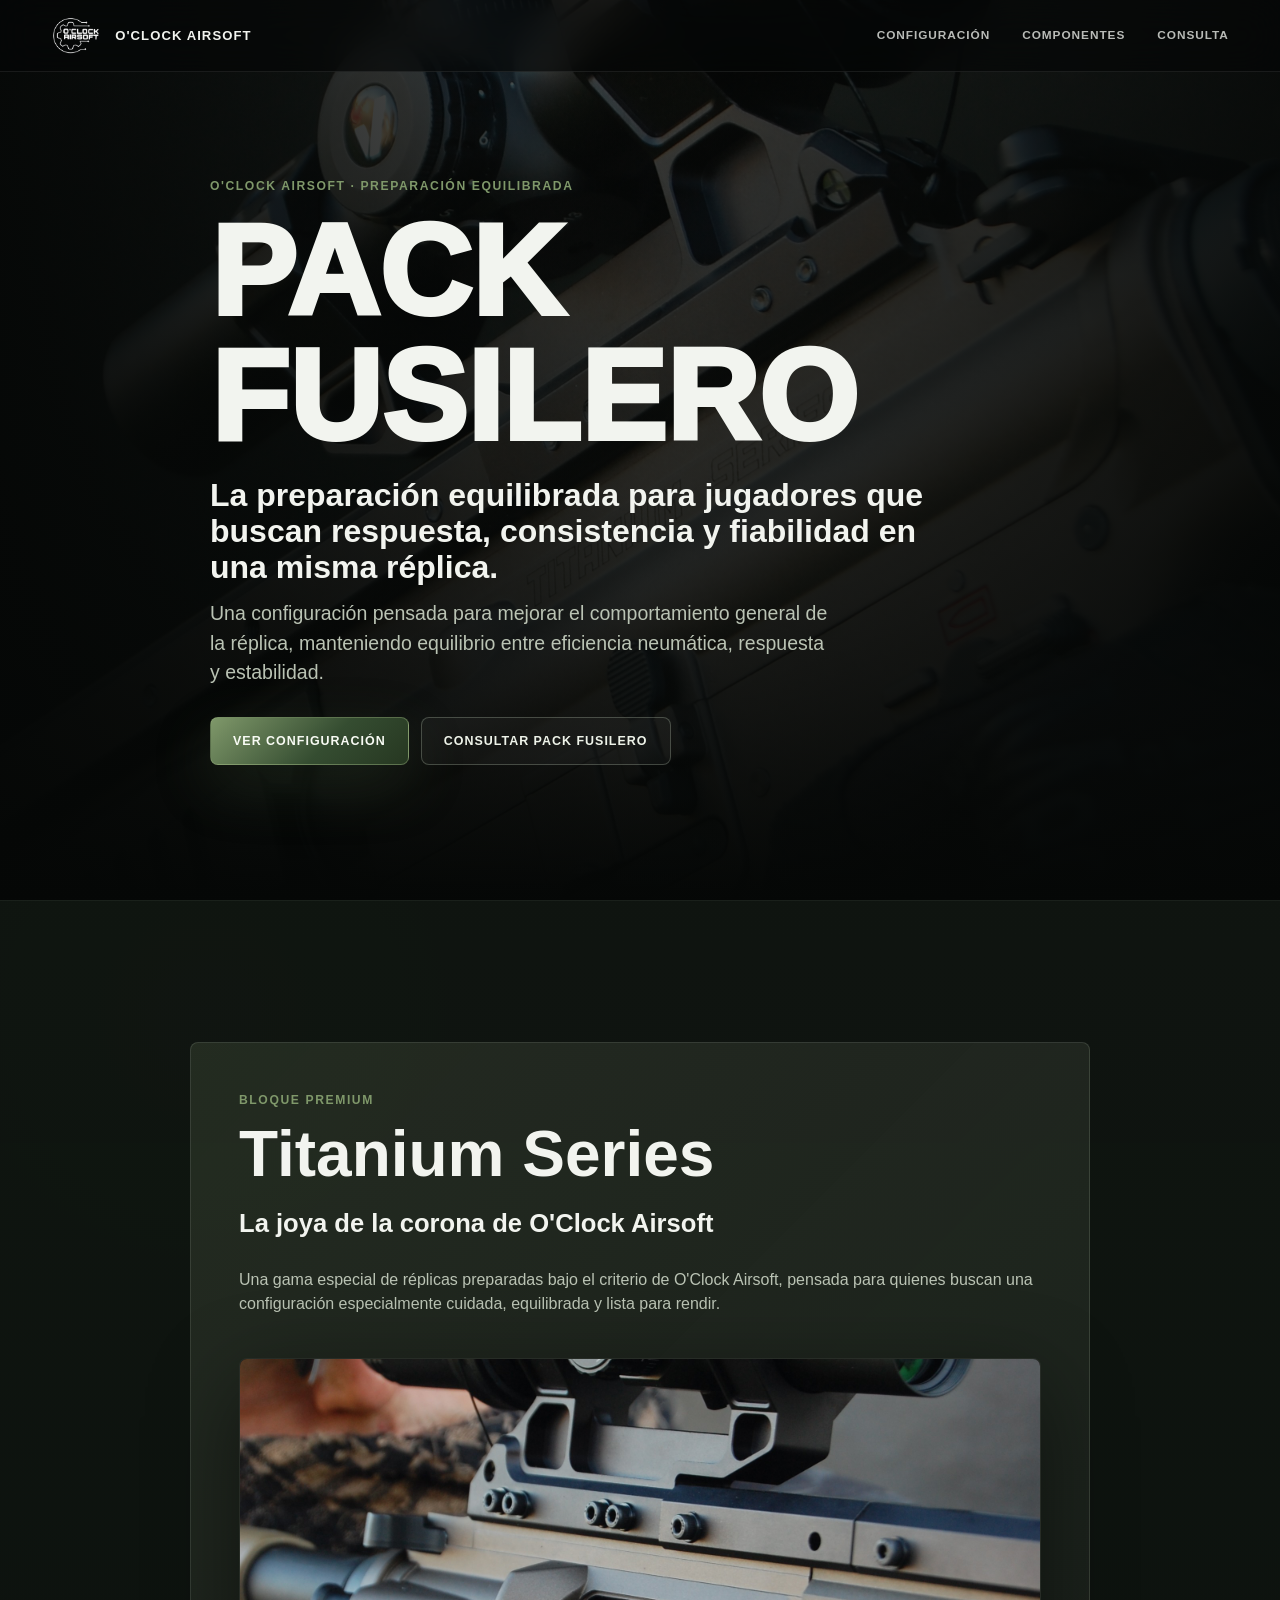
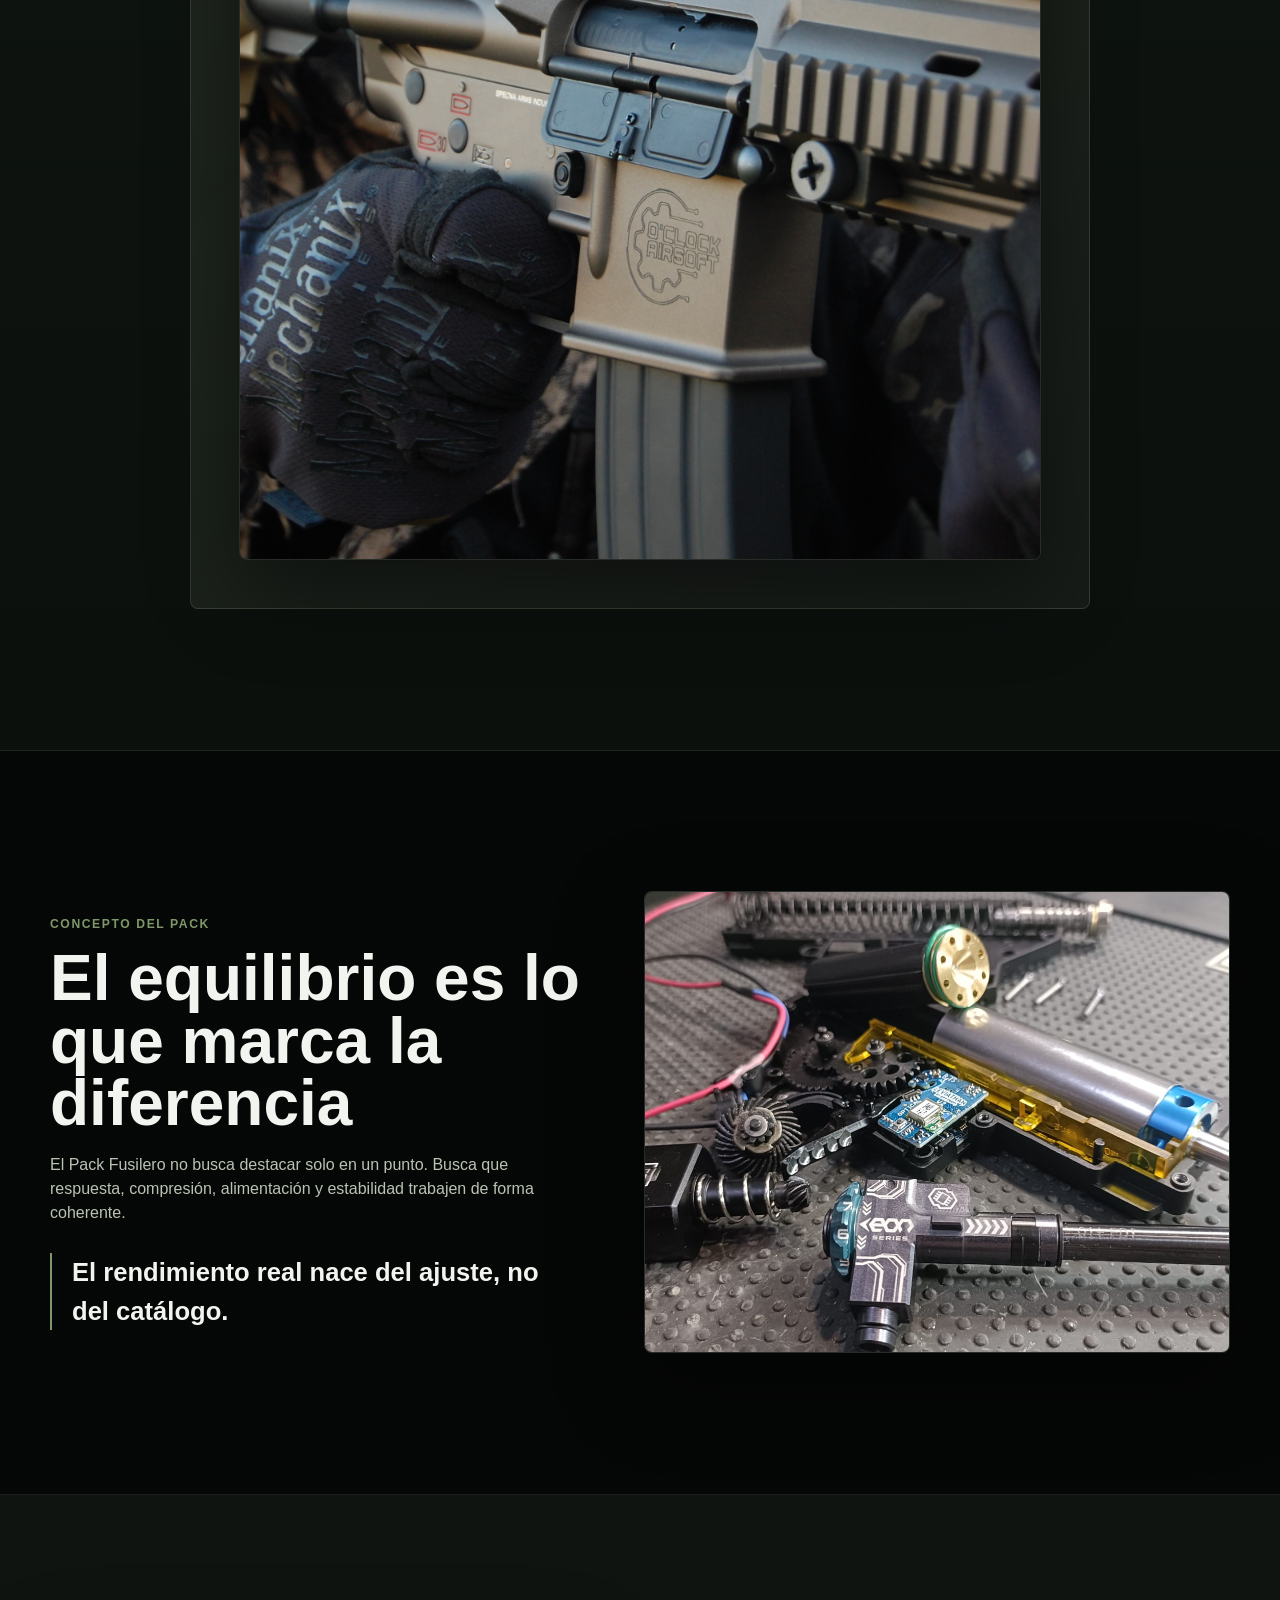
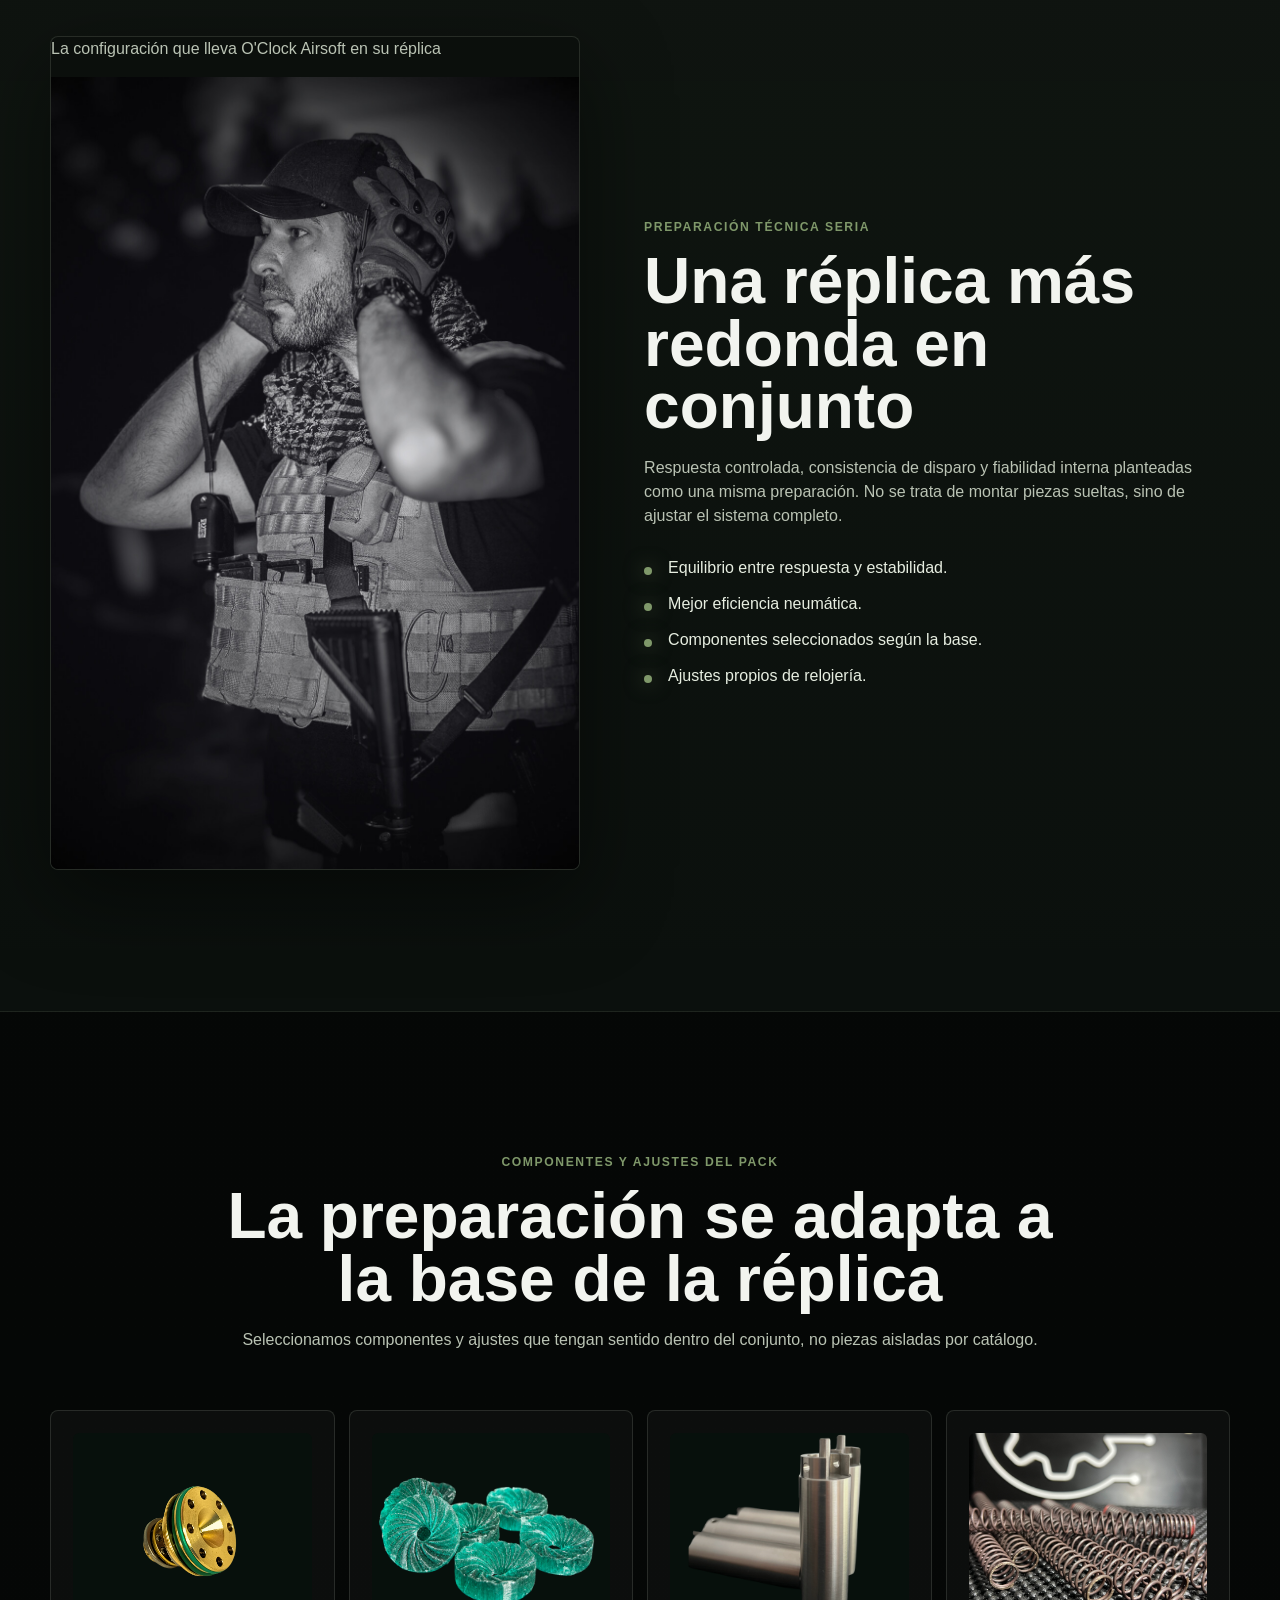
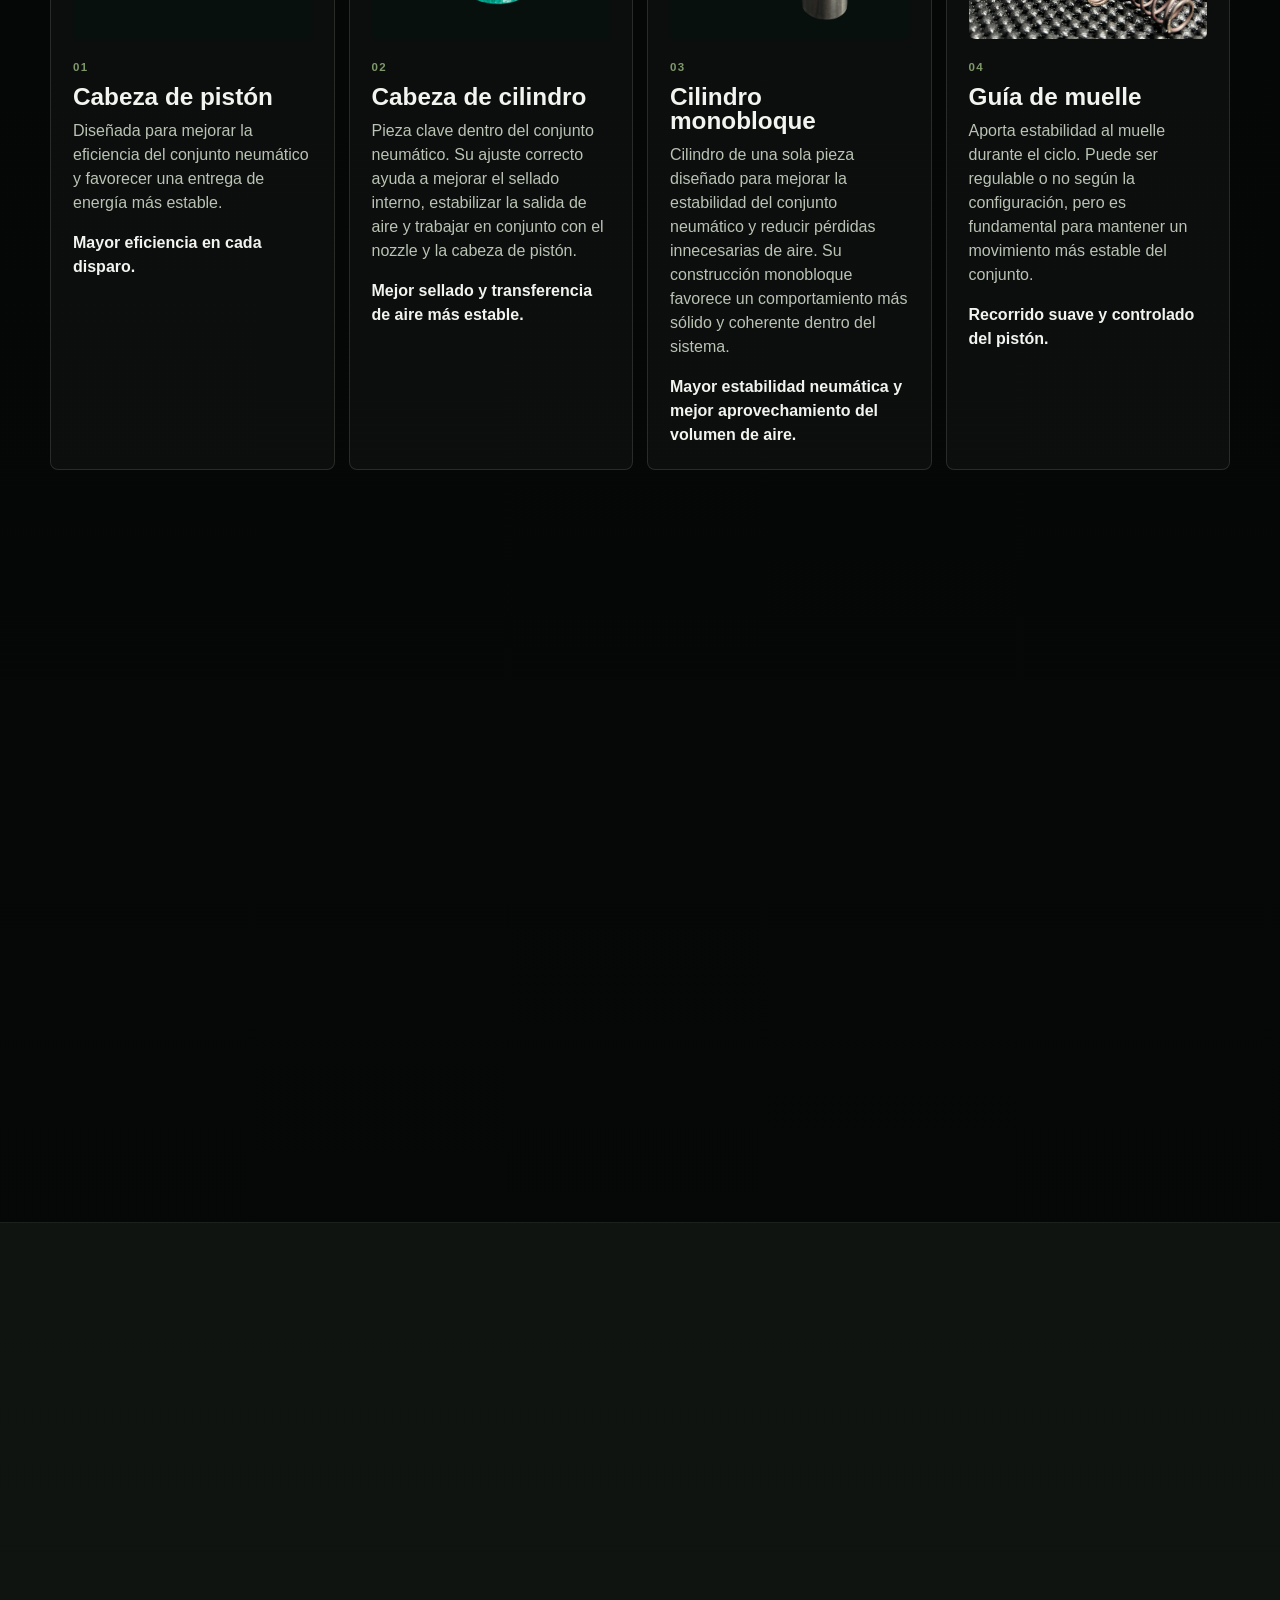
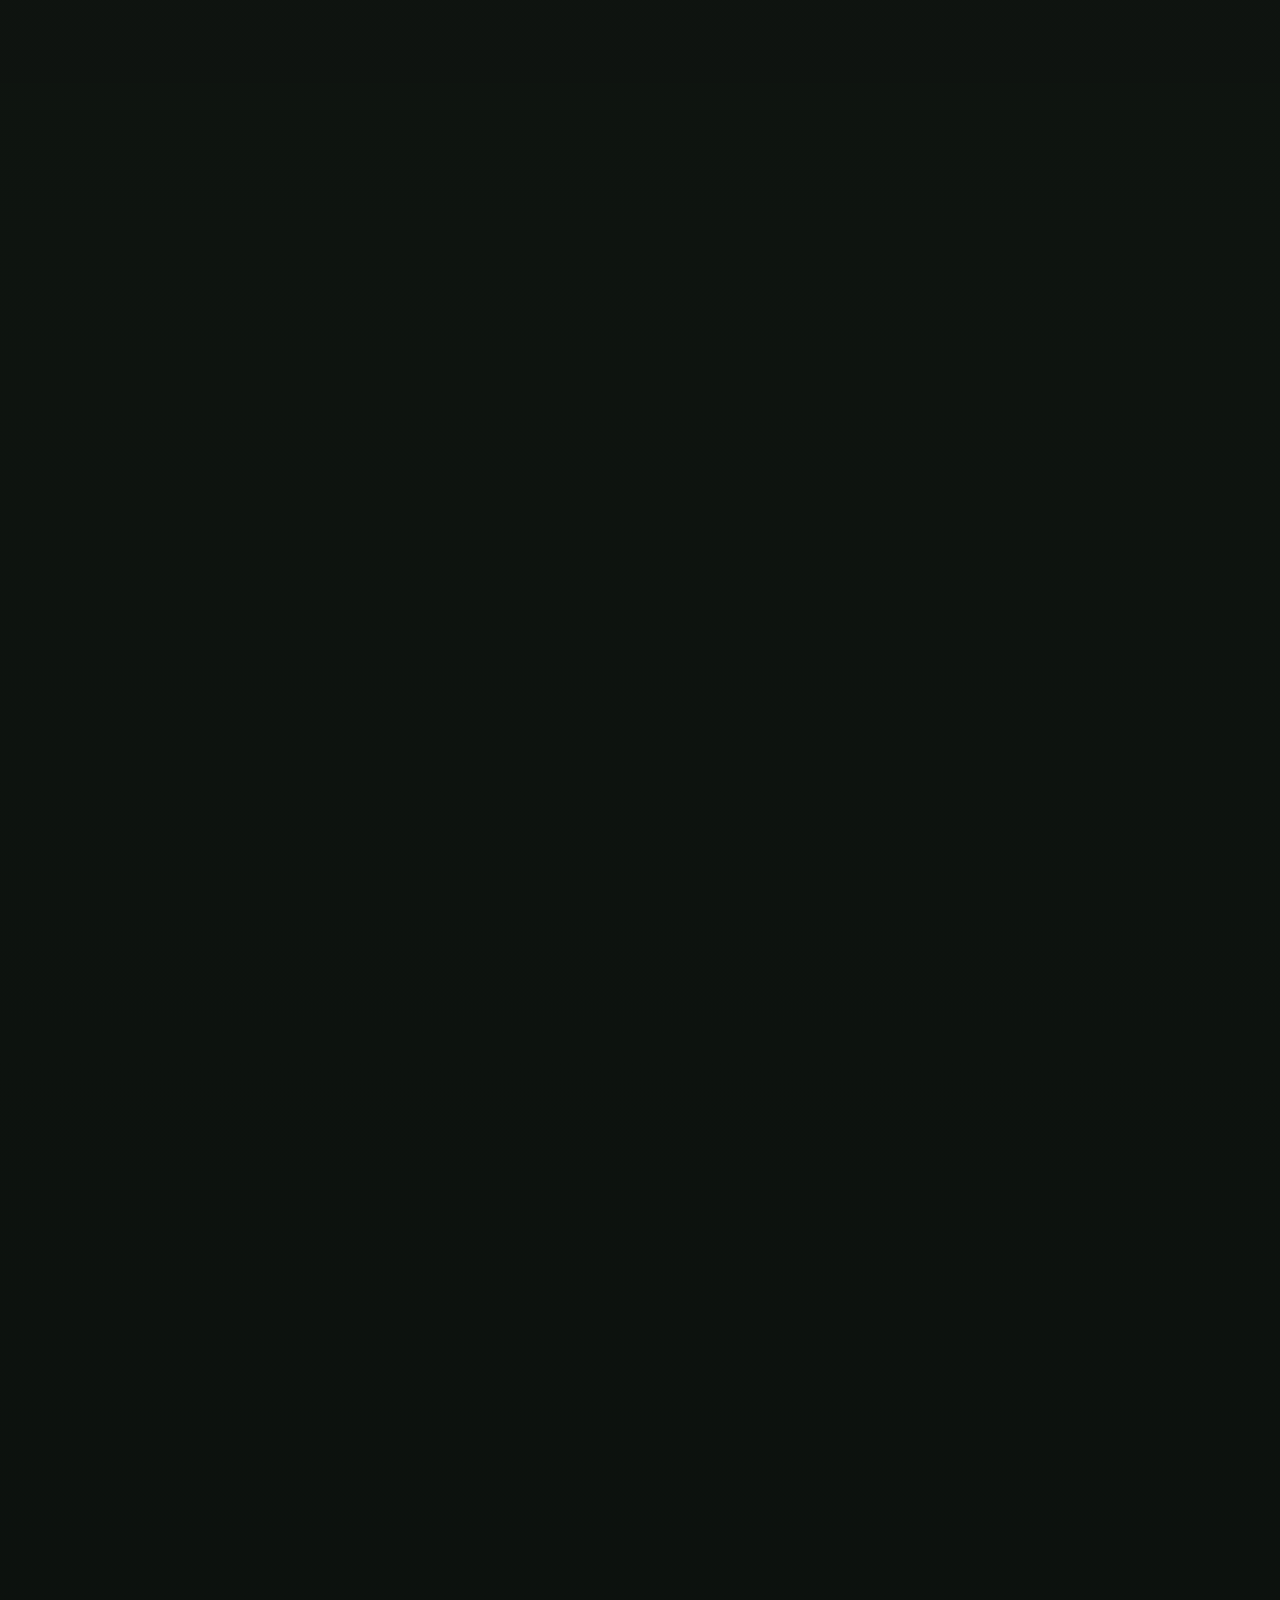
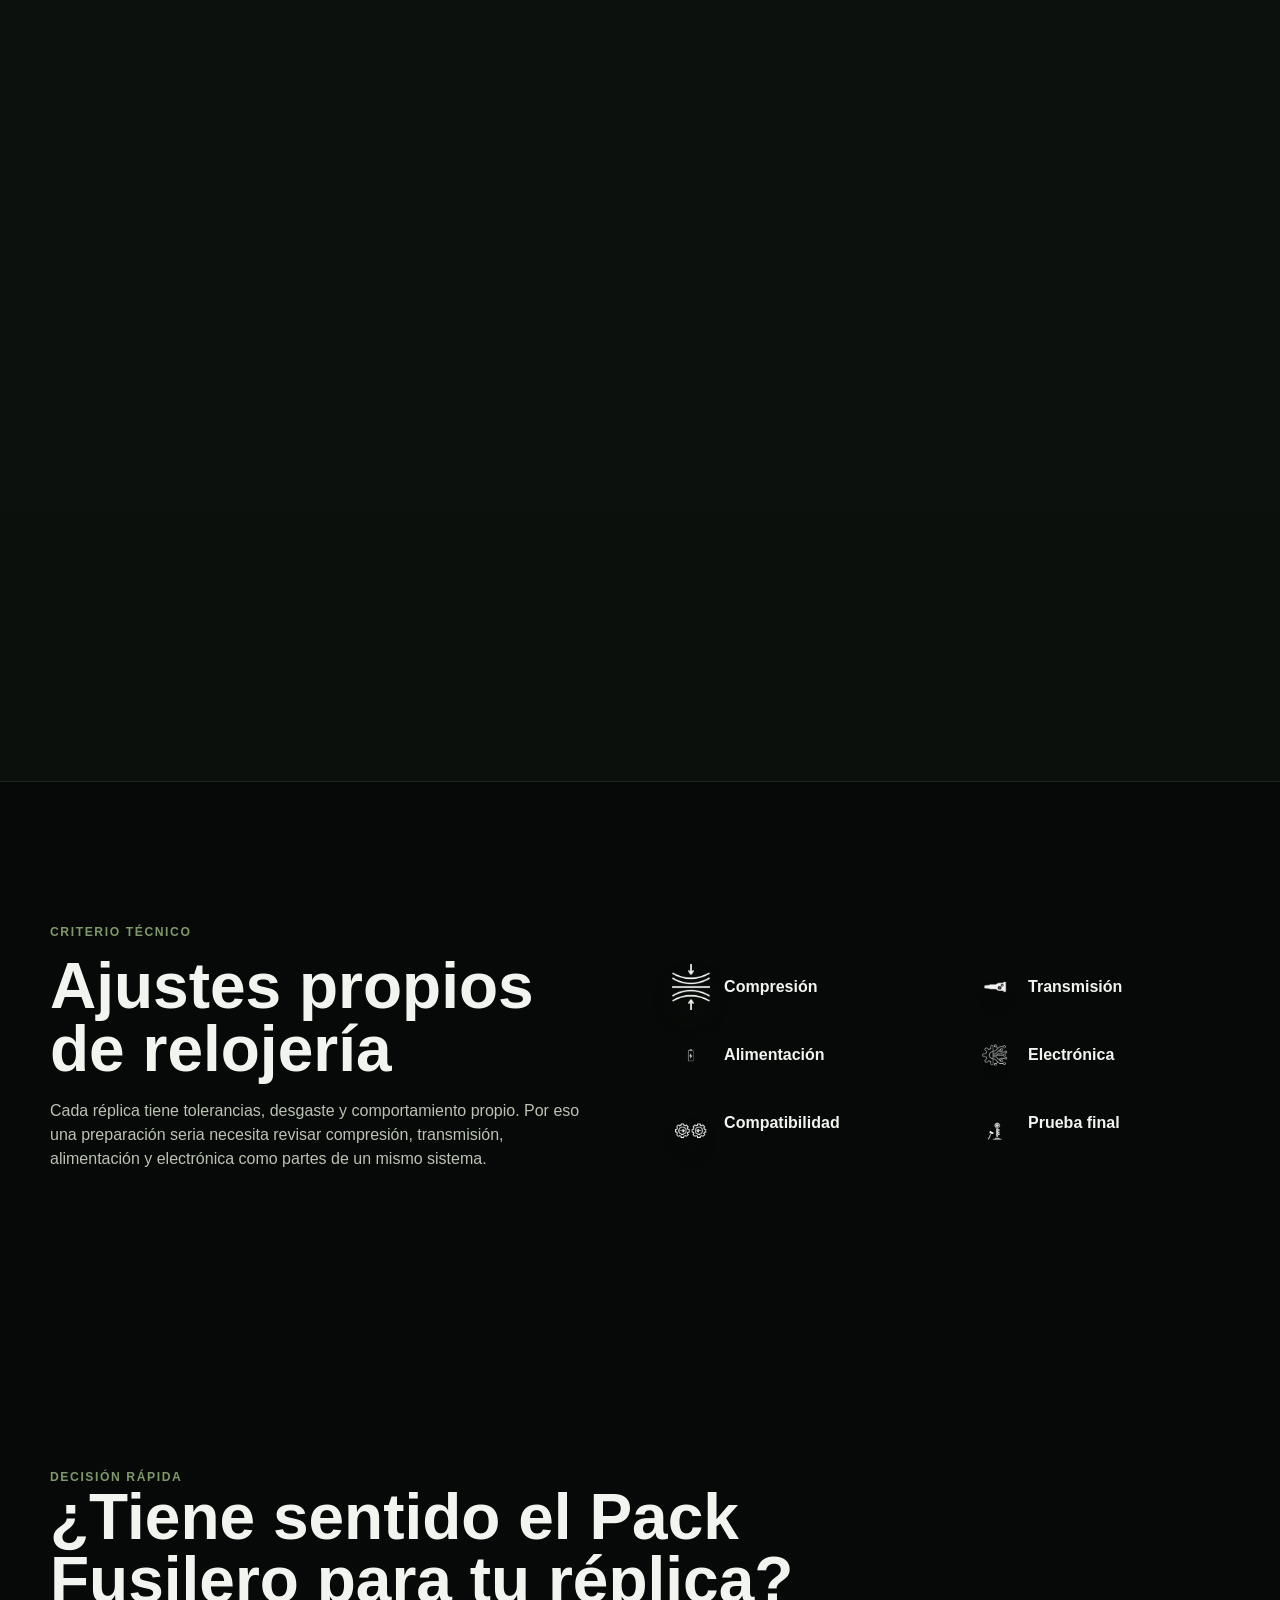
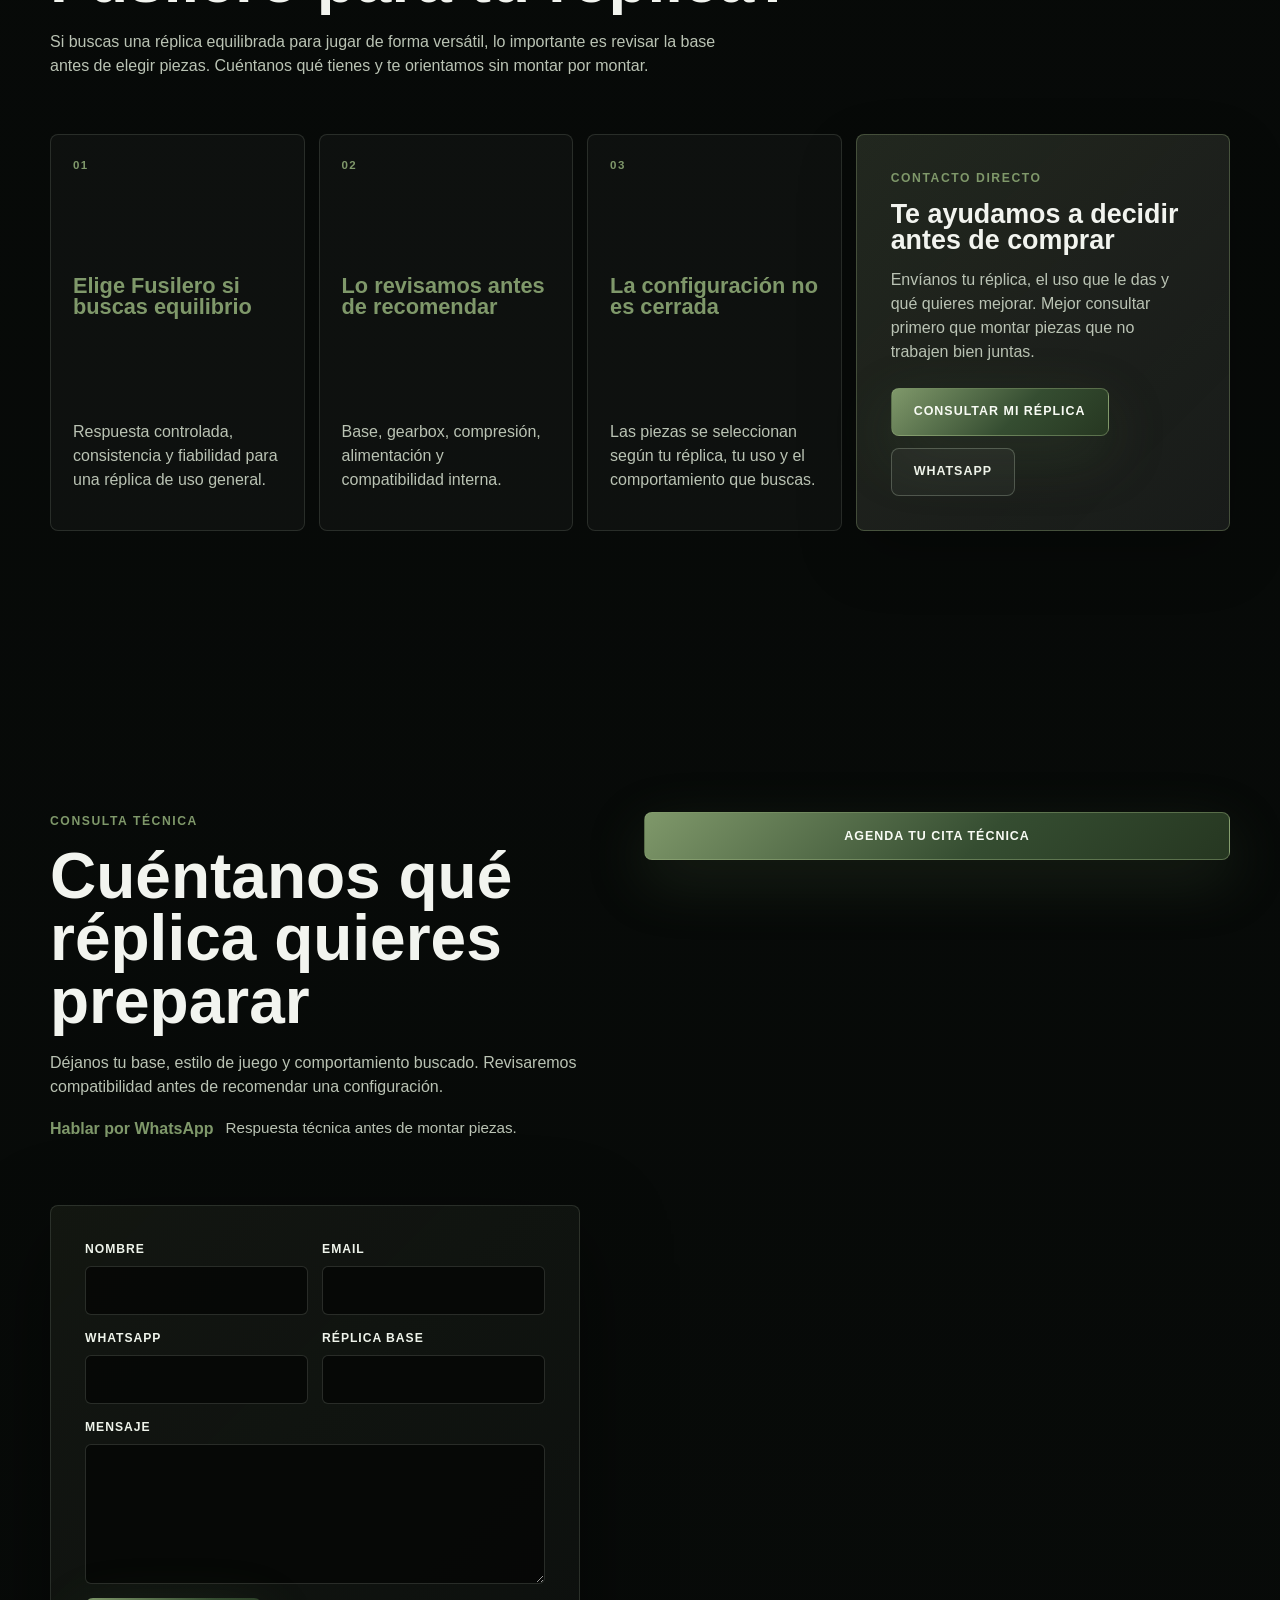
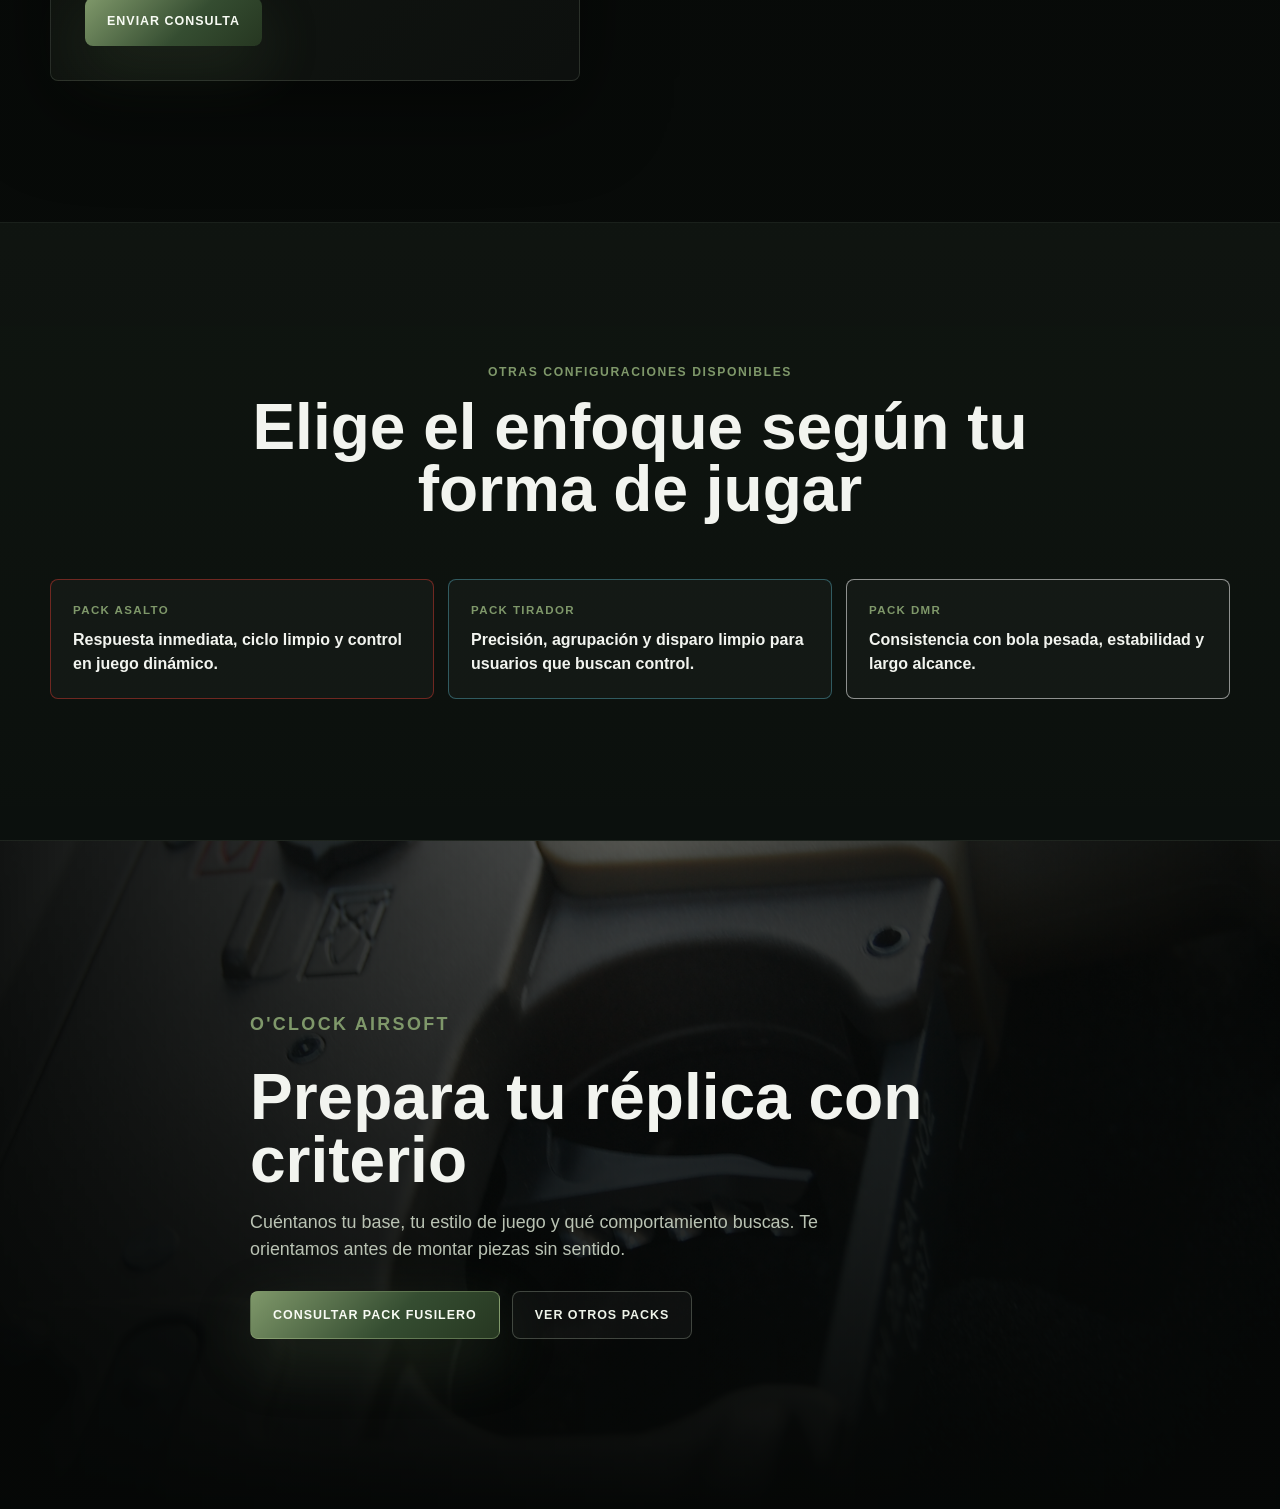
==== commit 3ebc4f52: "Update index.html" ====
--- a/index.html
+++ b/index.html
@@ -79,7 +79,8 @@
     <section id="configuracion" class="overview section-pad section-raised" aria-labelledby="overview-title">
       <div class="overview__inner page-shell">
         <div class="overview__media image-panel reveal">
-          <img src="images/performance-detail.JPG" alt="Detalle técnico del Pack Fusilero">
+          <p class="overview__media-title">La configuración que lleva O'Clock Airsoft en su réplica</p>
+          <img src="images/Luis mi configuracion.jpeg" alt="Configuración que lleva O'Clock Airsoft en su réplica">
         </div>
         <div class="overview__copy reveal">
           <p class="section-kicker">Preparación técnica seria</p>
@@ -183,7 +184,7 @@
           <article class="benefit-card reveal"><img class="vector-icon" src="images/Ajuste tecnico.png" alt="" aria-hidden="true"><span>04</span><h3>Ajustes propios de relojería</h3><p>La preparación no se basa en montar piezas sin criterio, sino en revisar compatibilidad, funcionamiento y ajuste real.</p><strong>Ajuste técnico real.</strong></article>
         </div>
         <div class="benefits__image image-panel reveal">
-          <img src="images/performance-detail.JPG" alt="Detalle técnico del Pack Fusilero orientado a consistencia y respuesta controlada">
+          <img src="images/final-cta-bg.JPG" alt="Réplica O'Clock Airsoft preparada con ajuste técnico">
         </div>
       </div>
     </section>
--- a/style.css
+++ b/style.css
@@ -109,8 +109,8 @@
 }
 
 .site-header__brand img {
-  width: 36px;
-  height: 36px;
+  width: 52px;
+  height: 52px;
   object-fit: contain;
 }
 
@@ -376,6 +376,7 @@
 .component-card span,
 .benefit-card span,
 .process-step span,
+.spec-card span,
 .pack-link span {
   display: block;
   margin-bottom: 9px;
@@ -446,6 +447,112 @@
 
 .spec-card h3 {
   color: var(--accent-strong);
+}
+
+.decision-contact__header {
+  max-width: 780px;
+  margin-bottom: clamp(30px, 5vw, 56px);
+}
+
+.decision-contact__header p {
+  max-width: 680px;
+  margin: 0;
+}
+
+.decision-contact__grid {
+  display: grid;
+  grid-template-columns: minmax(0, 0.85fr) minmax(0, 0.85fr) minmax(0, 0.85fr) minmax(320px, 1.25fr);
+  gap: 14px;
+  align-items: stretch;
+}
+
+.decision-contact .spec-card {
+  display: flex;
+  flex-direction: column;
+  justify-content: space-between;
+}
+
+.contact-card {
+  min-height: 100%;
+  padding: clamp(24px, 3vw, 34px);
+  border: 1px solid rgba(147, 170, 120, 0.34);
+  border-radius: var(--radius);
+  background:
+    linear-gradient(135deg, rgba(147, 170, 120, 0.14), rgba(255, 255, 255, 0.035)),
+    rgba(255, 255, 255, 0.036);
+  box-shadow: 0 24px 60px rgba(0, 0, 0, 0.24);
+}
+
+.contact-card h3 {
+  max-width: 440px;
+  margin-bottom: 14px;
+  font-size: clamp(1.35rem, 2.1vw, 2rem);
+}
+
+.contact-card p {
+  max-width: 480px;
+}
+
+.contact-card__actions,
+.consult-shortcuts {
+  display: flex;
+  flex-wrap: wrap;
+  gap: 12px;
+  align-items: center;
+  margin-top: 24px;
+}
+
+.consult-shortcuts {
+  margin-top: 18px;
+}
+
+.consult-shortcuts a {
+  color: var(--accent-strong);
+  font-weight: 850;
+  text-decoration: none;
+}
+
+.consult-shortcuts span {
+  color: var(--muted);
+  font-size: 0.95rem;
+}
+
+.benefit-card:has(.vector-icon) {
+  display: grid;
+  grid-template-columns: 86px minmax(0, 1fr);
+  column-gap: 20px;
+  align-content: start;
+  align-items: start;
+}
+
+.benefit-card:has(.vector-icon) > :not(.vector-icon) {
+  grid-column: 2;
+}
+
+.vector-icon {
+  display: block;
+  grid-column: 1;
+  grid-row: 1 / span 5;
+  width: 76px;
+  height: 76px;
+  margin: 0;
+  object-fit: contain;
+  opacity: 0.96;
+  filter: brightness(0) invert(1) drop-shadow(0 12px 22px rgba(127, 152, 106, 0.22));
+}
+
+.criteria__grid span {
+  display: flex;
+  align-items: center;
+  gap: 10px;
+}
+
+.criteria__grid span .vector-icon {
+  width: 46px;
+  height: 46px;
+  margin: 0;
+  flex: 0 0 auto;
+  grid-row: auto;
 }
 
 .other-packs__grid {
@@ -620,8 +727,8 @@
 }
 
 .thanks__brand img {
-  width: 38px;
-  height: 38px;
+  width: 52px;
+  height: 52px;
   object-fit: contain;
 }
 
@@ -684,6 +791,7 @@
   }
 
   .spec-grid,
+  .decision-contact__grid,
   .other-packs__grid {
     grid-template-columns: 1fr;
   }
@@ -715,6 +823,7 @@
   .component-grid,
   .benefit-grid,
   .process-grid,
+  .decision-contact__grid,
   .criteria__grid,
   .consult-form {
     grid-template-columns: 1fr;
@@ -743,3 +852,109 @@
     transform: none;
   }
 }
+
+
+body.is-modal-open { overflow: hidden; }
+
+.consult-modal {
+  position: fixed;
+  inset: 0;
+  z-index: 80;
+  display: grid;
+  place-items: center;
+  padding: 20px;
+  opacity: 0;
+  pointer-events: none;
+  transition: opacity 220ms ease;
+}
+
+.consult-modal.is-open {
+  opacity: 1;
+  pointer-events: auto;
+}
+
+.consult-modal__backdrop {
+  position: absolute;
+  inset: 0;
+  background: rgba(0, 0, 0, 0.72);
+  backdrop-filter: blur(14px);
+}
+
+.consult-modal__dialog {
+  position: relative;
+  z-index: 1;
+  width: min(920px, 100%);
+  max-height: min(92svh, 900px);
+  overflow: auto;
+  padding: clamp(22px, 4vw, 38px);
+  border: 1px solid var(--line);
+  border-radius: var(--radius);
+  background: linear-gradient(135deg, rgba(255,255,255,0.06), rgba(255,255,255,0.02)), var(--bg-elevated);
+  box-shadow: var(--shadow);
+}
+
+.consult-modal__close {
+  position: absolute;
+  top: 14px;
+  right: 14px;
+  width: 42px;
+  height: 42px;
+  border: 1px solid var(--line);
+  border-radius: 50%;
+  background: rgba(255,255,255,0.04);
+  color: var(--text);
+  cursor: pointer;
+  font-size: 1.55rem;
+  line-height: 1;
+}
+
+.consult-form--modal {
+  margin-top: 22px;
+  box-shadow: none;
+}
+
+/* SRT correction pass */
+
+:root { --accent: #354d31; --accent-strong: #7f986a; }
+.titanium__image { margin-top: clamp(24px, 4vw, 42px); }
+.titanium__image img { width: 100%; min-height: clamp(220px, 28vw, 360px); object-fit: cover; }
+.component-card img { background: transparent; box-shadow: none; }
+.component-card h3, .benefit-card h3 { font-size: clamp(1.28rem, 1.9vw, 1.75rem); }
+.criteria__grid { display: grid; grid-template-columns: repeat(2, minmax(0,1fr)); gap: 10px 22px; }
+.criteria__grid span { border: 0; background: transparent; padding: 6px 0 6px 24px; position: relative; }
+.criteria__grid span::before { content: ""; position: absolute; left: 0; top: .85em; width: 8px; height: 8px; border-radius: 50%; background: var(--accent-strong); }
+.criteria__grid span:has(.vector-icon)::before { display: none; }
+.consult-prebutton { margin-bottom: 18px; }
+.pack-link:nth-child(1) { border-color: rgba(239,60,51,.42); }
+.pack-link:nth-child(2) { border-color: rgba(89,182,200,.42); }
+.pack-link:nth-child(3) { border-color: rgba(255,255,255,.52); }
+
+.section-inline-cta { width: min(calc(100% - 40px), var(--container)); margin: clamp(26px, 4vw, 46px) auto 0; display: flex; justify-content: center; }
+@media (max-width: 700px) { .section-inline-cta { width: min(calc(100% - 28px), var(--container)); } }
+
+.pack-link {
+  color: inherit;
+  text-decoration: none;
+}
+
+.component-card img:not(.vector-icon) {
+  object-fit: cover;
+  background: #07100c;
+}
+
+@media (max-width: 700px) {
+  .benefit-card:has(.vector-icon) {
+    grid-template-columns: 70px minmax(0, 1fr);
+    column-gap: 16px;
+  }
+
+  .vector-icon {
+    width: 62px;
+    height: 62px;
+  }
+
+  .criteria__grid span .vector-icon {
+    width: 38px;
+    height: 38px;
+  }
+}
